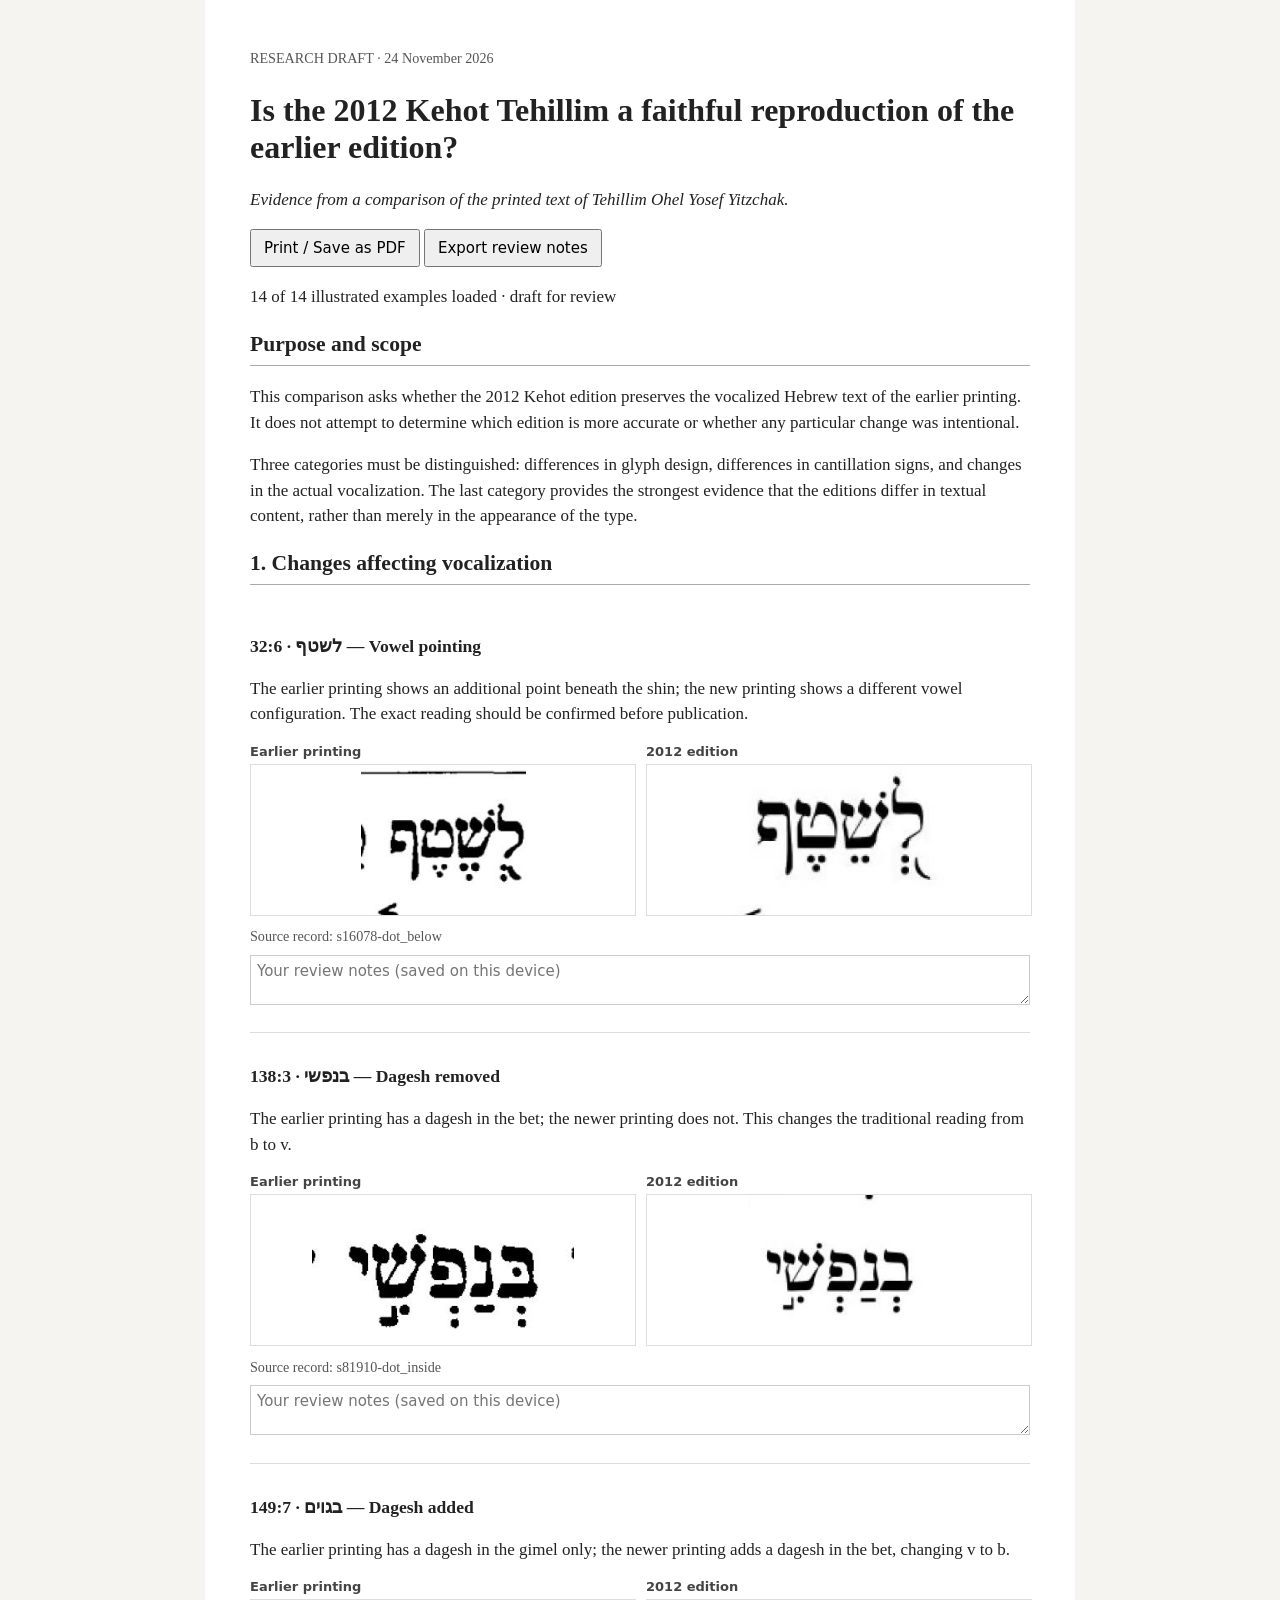
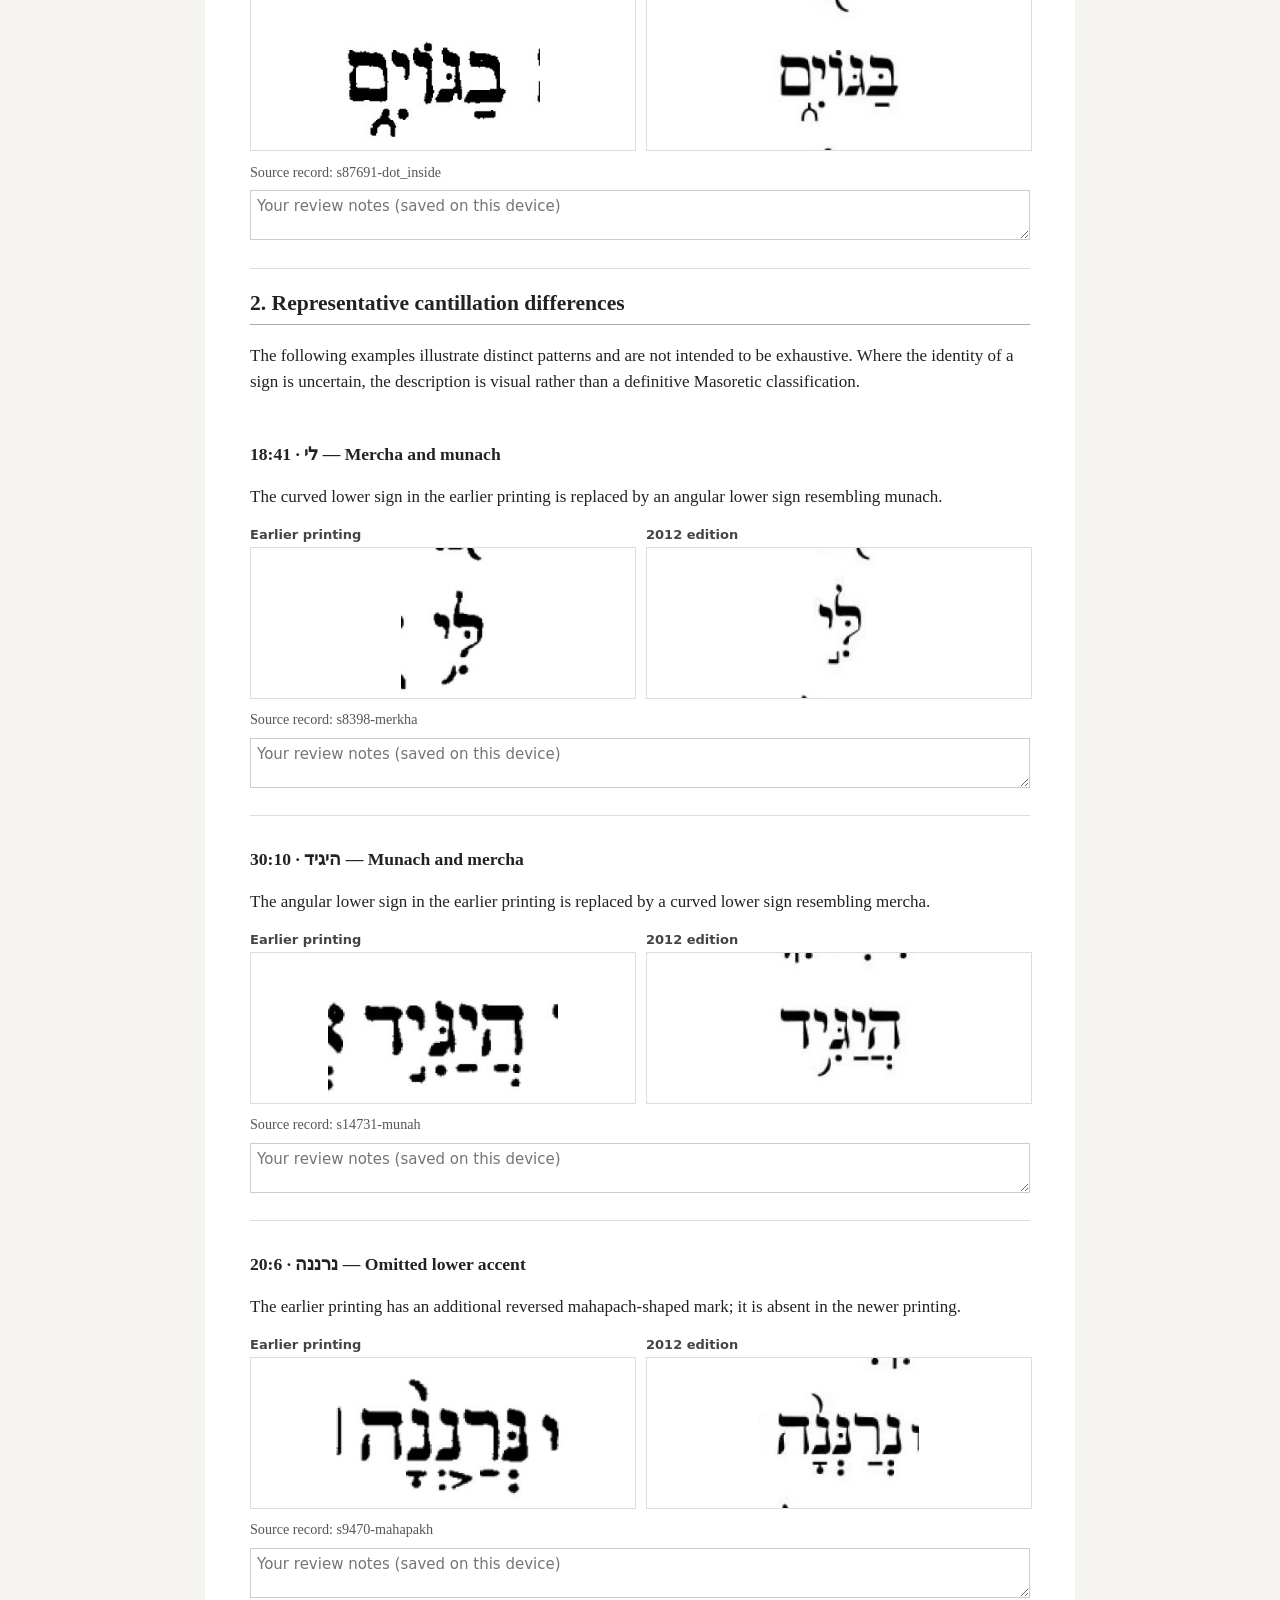
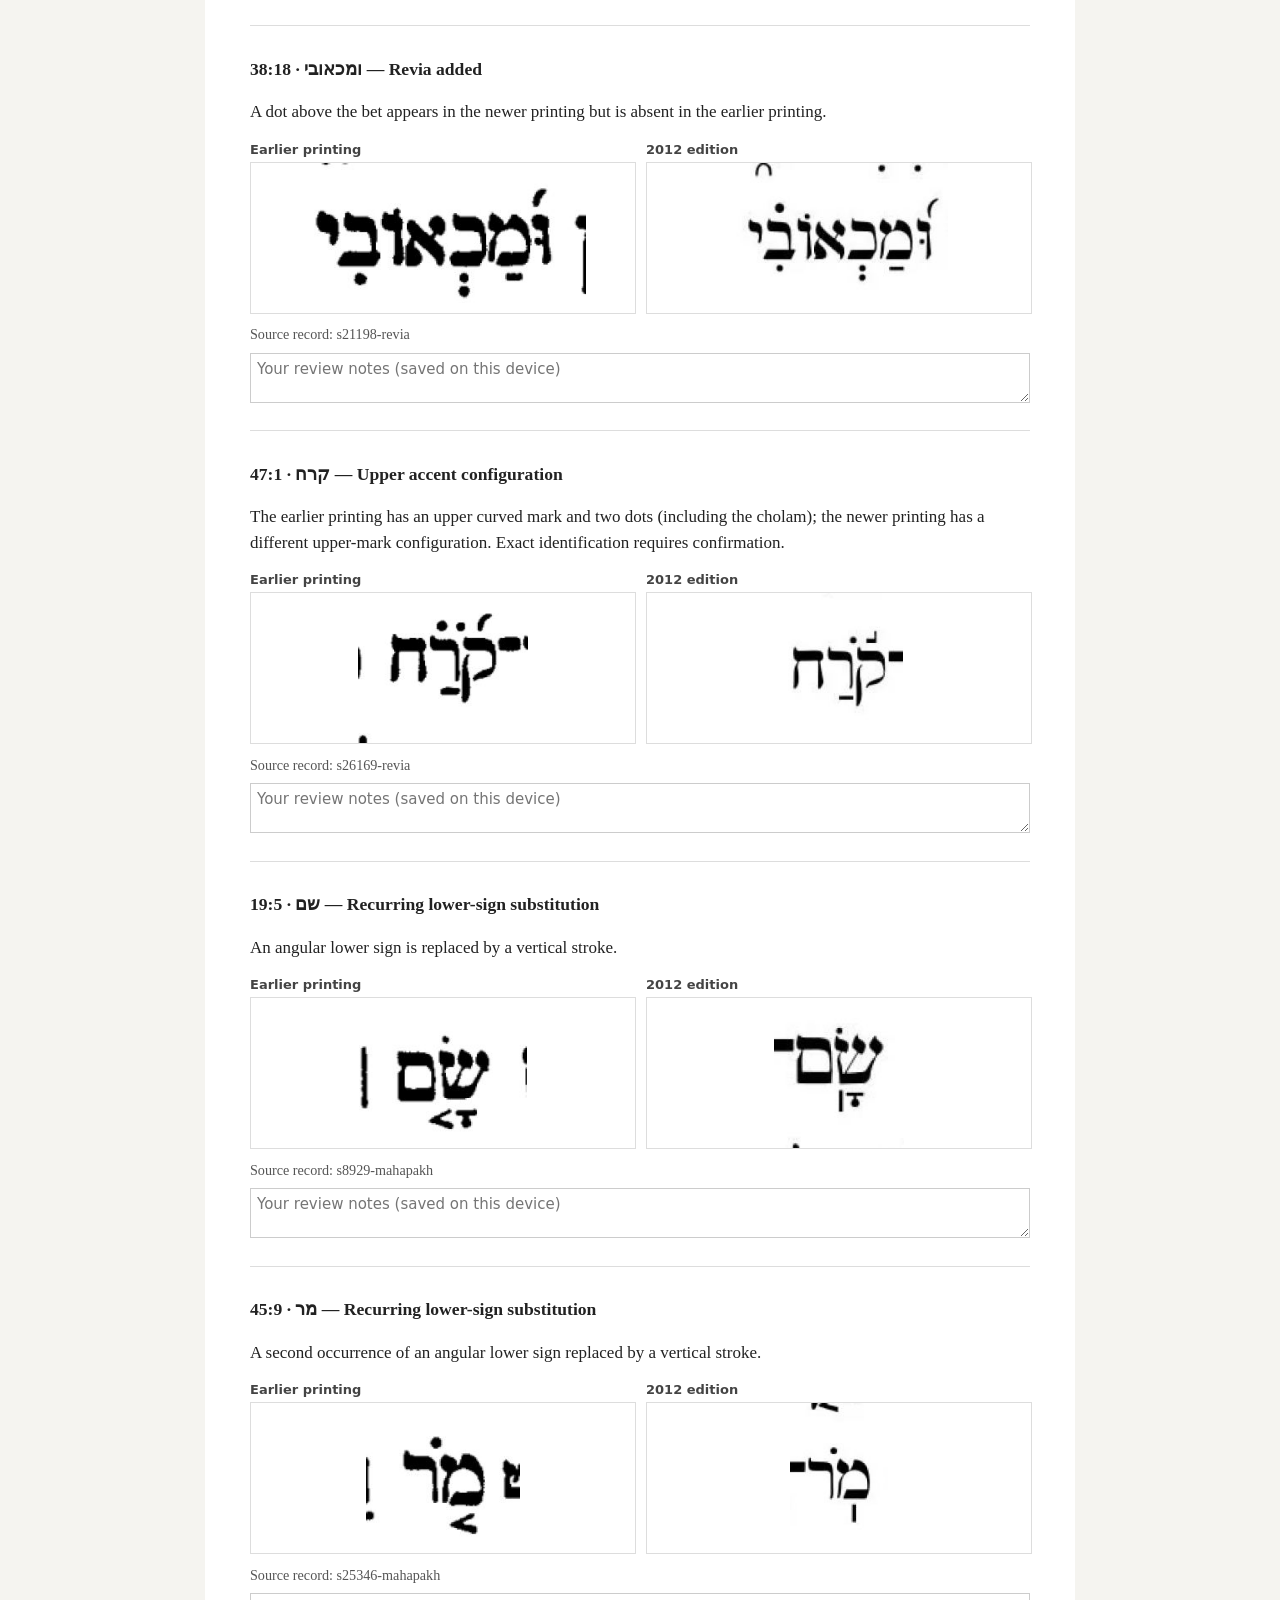
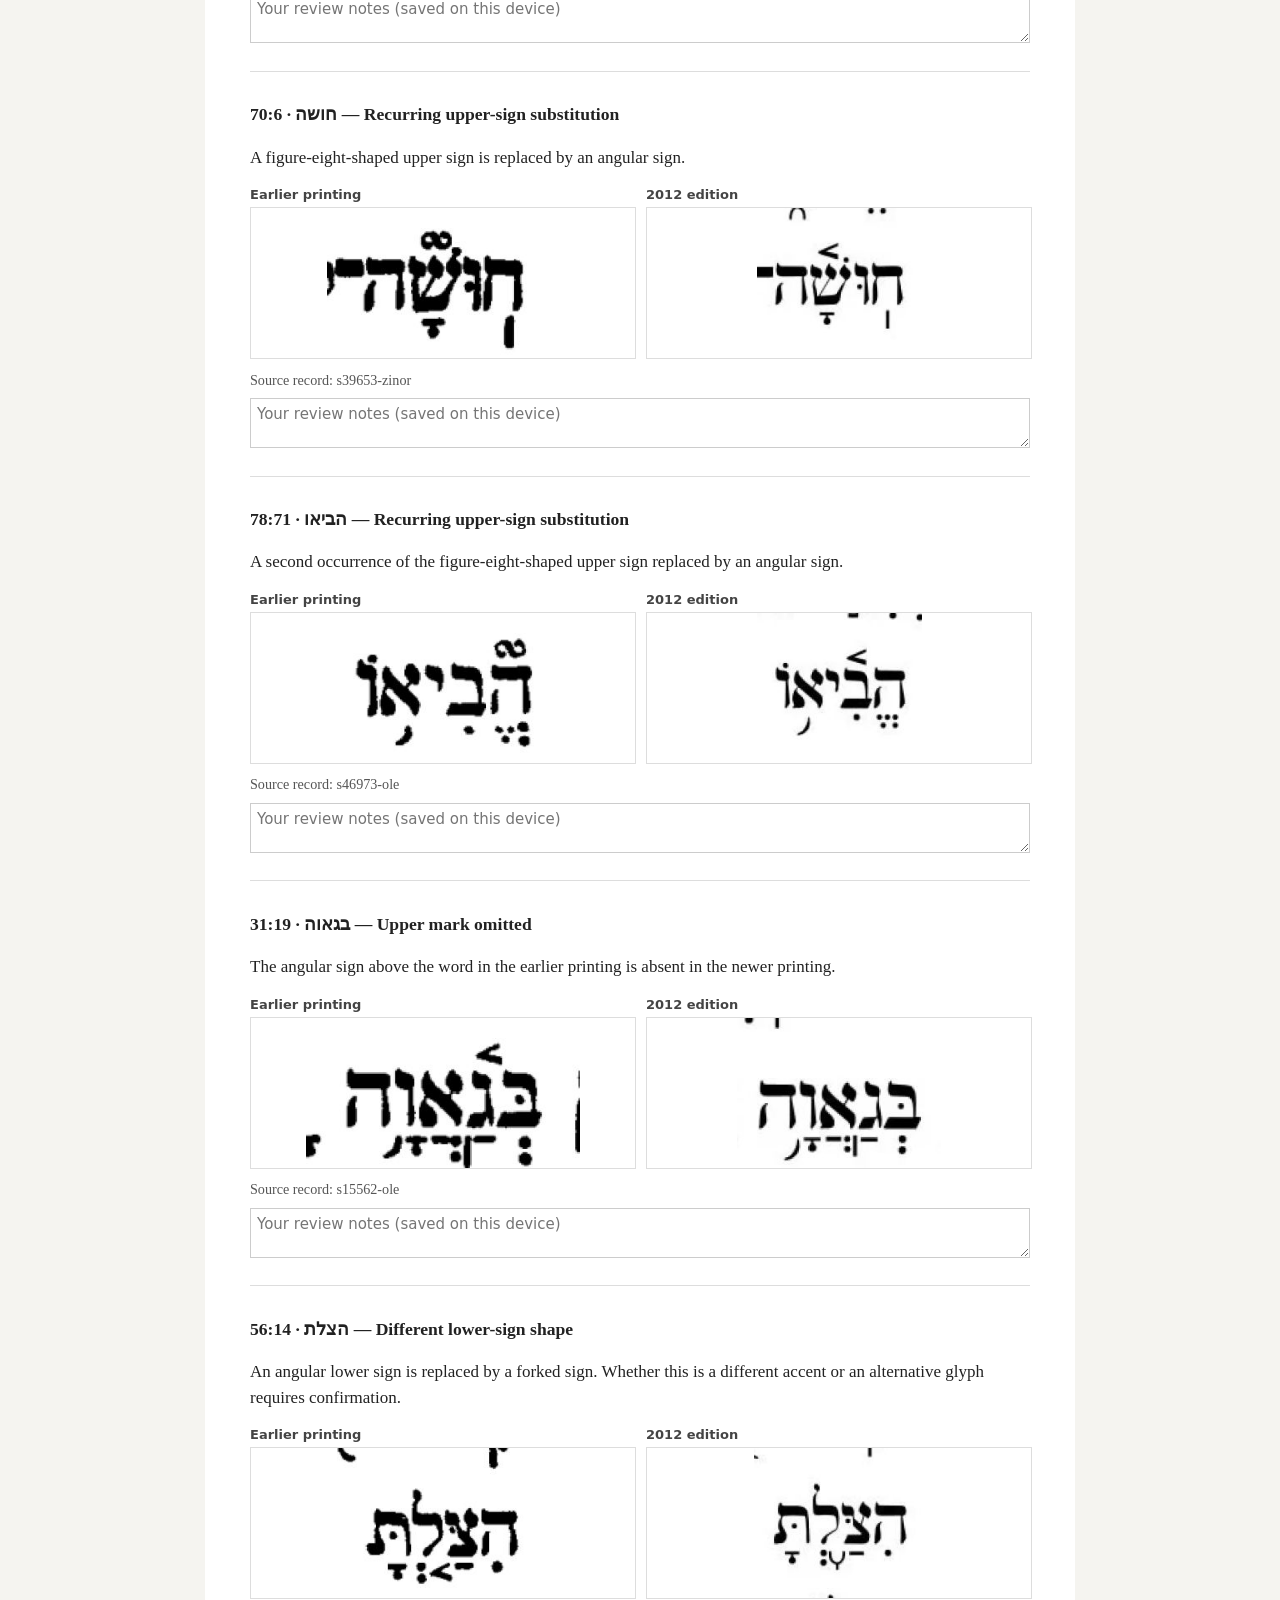
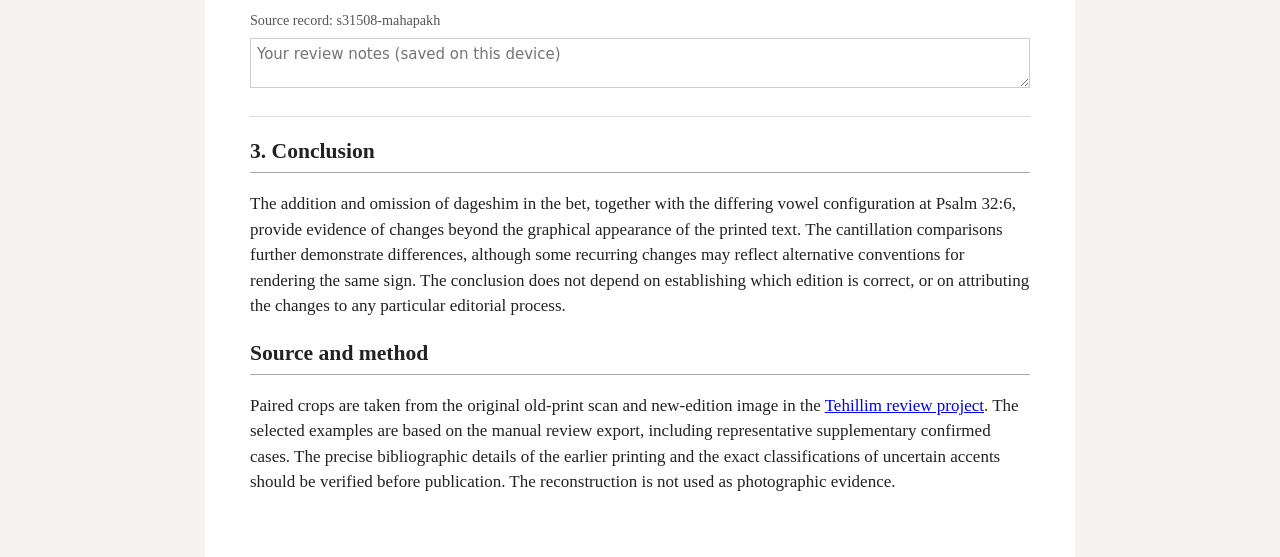
==== edition-comparison-research.html @ af19bbd3 "Fix research article loading: use dedicated photo bundles and tolerate individual fetch failures" ====
<!DOCTYPE html><html lang="en"><head><meta charset="utf-8"><meta name="viewport" content="width=device-width,initial-scale=1"><title>Tehillim Ohel Yosef Yitzchak — comparison research draft</title><style>body{font:17px/1.5 Georgia,serif;color:#222;background:#f5f4f0;margin:0}main{max-width:780px;margin:auto;background:white;padding:clamp(16px,4vw,45px)}h1{font-size:2rem;line-height:1.15}h2{font-size:1.35rem;border-bottom:1px solid #aaa;padding-bottom:5px}h3{font-size:1.1rem;margin-bottom:4px}article{break-inside:avoid;border-bottom:1px solid #ddd;padding:12px 0 20px}.pair{display:grid;grid-template-columns:1fr 1fr;gap:12px}figure{margin:0;min-width:0}figcaption{font:600 13px system-ui;color:#444;margin-bottom:5px}img{width:100%;height:auto;max-height:150px;object-fit:contain;border:1px solid #ddd;cursor:zoom-in}small{color:#555}button{font:15px system-ui;padding:8px 12px}textarea{box-sizing:border-box;width:100%;font:15px system-ui;margin-top:6px;border:1px solid #ccc;padding:6px}dialog{width:90vw;max-width:900px}dialog img{max-height:none} @media print{body{background:white}main{padding:0}button,textarea,#status,dialog{display:none}article{break-inside:avoid}h2{break-after:avoid}}</style></head><body><main><small>RESEARCH DRAFT · 24 November 2026</small><h1>Is the 2012 Kehot Tehillim a faithful reproduction of the earlier edition?</h1><p><i>Evidence from a comparison of the printed text of Tehillim Ohel Yosef Yitzchak.</i></p><button onclick="print()">Print / Save as PDF</button> <button id="export">Export review notes</button><p id="status">Loading original photographs…</p><h2>Purpose and scope</h2><p>This comparison asks whether the 2012 Kehot edition preserves the vocalized Hebrew text of the earlier printing. It does not attempt to determine which edition is more accurate or whether any particular change was intentional.</p><p>Three categories must be distinguished: differences in glyph design, differences in cantillation signs, and changes in the actual vocalization. The last category provides the strongest evidence that the editions differ in textual content, rather than merely in the appearance of the type.</p><h2>1. Changes affecting vocalization</h2><div id="primary"></div><h2>2. Representative cantillation differences</h2><p>The following examples illustrate distinct patterns and are not intended to be exhaustive. Where the identity of a sign is uncertain, the description is visual rather than a definitive Masoretic classification.</p><div id="secondary"></div><h2>3. Conclusion</h2><p>The addition and omission of dageshim in the bet, together with the differing vowel configuration at Psalm 32:6, provide evidence of changes beyond the graphical appearance of the printed text. The cantillation comparisons further demonstrate differences, although some recurring changes may reflect alternative conventions for rendering the same sign. The conclusion does not depend on establishing which edition is correct, or on attributing the changes to any particular editorial process.</p><h2>Source and method</h2><p>Paired crops are taken from the original old-print scan and new-edition image in the <a href="https://menachemshapiro.github.io/-tehillim-review/">Tehillim review project</a>. The selected examples are based on the manual review export, including representative supplementary confirmed cases. The precise bibliographic details of the earlier printing and the exact classifications of uncertain accents should be verified before publication. The reconstruction is not used as photographic evidence.</p></main><dialog id="zoom"><button onclick="this.parentElement.close()">Close</button><img id="big"></dialog><script>const examples=[["s16078-dot_below","32:6","לשטף","Vowel pointing","The earlier printing shows an additional point beneath the shin; the new printing shows a different vowel configuration. The exact reading should be confirmed before publication."],["s81910-dot_inside","138:3","בנפשי","Dagesh removed","The earlier printing has a dagesh in the bet; the newer printing does not. This changes the traditional reading from b to v."],["s87691-dot_inside","149:7","בגוים","Dagesh added","The earlier printing has a dagesh in the gimel only; the newer printing adds a dagesh in the bet, changing v to b."],["s8398-merkha","18:41","לי","Mercha and munach","The curved lower sign in the earlier printing is replaced by an angular lower sign resembling munach."],["s14731-munah","30:10","היגיד","Munach and mercha","The angular lower sign in the earlier printing is replaced by a curved lower sign resembling mercha."],["s9470-mahapakh","20:6","נרננה","Omitted lower accent","The earlier printing has an additional reversed mahapach-shaped mark; it is absent in the newer printing."],["s21198-revia","38:18","ומכאובי","Revia added","A dot above the bet appears in the newer printing but is absent in the earlier printing."],["s26169-revia","47:1","קרח","Upper accent configuration","The earlier printing has an upper curved mark and two dots (including the cholam); the newer printing has a different upper-mark configuration. Exact identification requires confirmation."],["s8929-mahapakh","19:5","שם","Recurring lower-sign substitution","An angular lower sign is replaced by a vertical stroke."],["s25346-mahapakh","45:9","מר","Recurring lower-sign substitution","A second occurrence of an angular lower sign replaced by a vertical stroke."],["s39653-zinor","70:6","חושה","Recurring upper-sign substitution","A figure-eight-shaped upper sign is replaced by an angular sign."],["s46973-ole","78:71","הביאו","Recurring upper-sign substitution","A second occurrence of the figure-eight-shaped upper sign replaced by an angular sign."],["s15562-ole","31:19","בגאוה","Upper mark omitted","The angular sign above the word in the earlier printing is absent in the newer printing."],["s31508-mahapakh","56:14","הצלת","Different lower-sign shape","An angular lower sign is replaced by a forked sign. Whether this is a different accent or an alternative glyph requires confirmation."]];const $=x=>document.getElementById(x);const notes=JSON.parse(localStorage.getItem('tehillim-research-notes-v1')||'{}');const get=async p=>{const r=await fetch(p);if(!r.ok)throw Error(p);return r.json()};const E=s=>String(s??'').replace(/[&<>"']/g,c=>({'&':'&amp;','<':'&lt;','>':'&gt;','"':'&quot;',"'":'&#39;'}[c]));(async()=>{try{let map=new Map();let files=['research-photos-early.json','research-photos-middle.json','research-photos-late.json'];let results=await Promise.allSettled(files.map(async p=>{for(let i=0;i<3;i++){try{return await get(p+'?v=2&attempt='+i)}catch(e){if(i===2)throw e;await new Promise(resolve=>setTimeout(resolve,500*(i+1)))}}}));for(const result of results){if(result.status==='fulfilled')for(const [id,x] of Object.entries(result.value))map.set(id,x)}examples.forEach(([id,ref,word,title,desc],i)=>{let x=map.get(id),a=document.createElement('article');a.innerHTML='<h3>'+E(ref)+' · <span lang="he" dir="rtl">'+E(word)+'</span> — '+E(title)+'</h3><p>'+E(desc)+'</p><div class="pair">'+[['scan','Earlier printing'],['ned','2012 edition']].map(([k,l])=>'<figure><figcaption>'+l+'</figcaption>'+(x?.[k]?'<img src="'+E(x[k])+'" alt="'+l+' '+ref+'">':'Image unavailable')+'</figure>').join('')+'</div><small>Source record: '+E(id)+'</small><textarea data-id="'+E(id)+'" placeholder="Your review notes (saved on this device)">'+E(notes[id]||'')+'</textarea>';$(i<3?'primary':'secondary').append(a)});$('status').textContent=map.size+' of 14 illustrated examples loaded · draft for review'+(map.size<14?' — reload to retry missing photographs':'')}catch(e){$('status').textContent='Could not load photographs: '+e.message}})();document.addEventListener('input',e=>{if(e.target.matches('textarea')){notes[e.target.dataset.id]=e.target.value;localStorage.setItem('tehillim-research-notes-v1',JSON.stringify(notes))}});document.addEventListener('click',e=>{if(e.target.matches('figure img')){$('big').src=e.target.src;$('zoom').showModal()}});$('export').onclick=()=>{let a=document.createElement('a');a.href=URL.createObjectURL(new Blob([JSON.stringify(notes,null,2)],{type:'application/json'}));a.download='tehillim-research-notes.json';a.click()};</script></body></html>
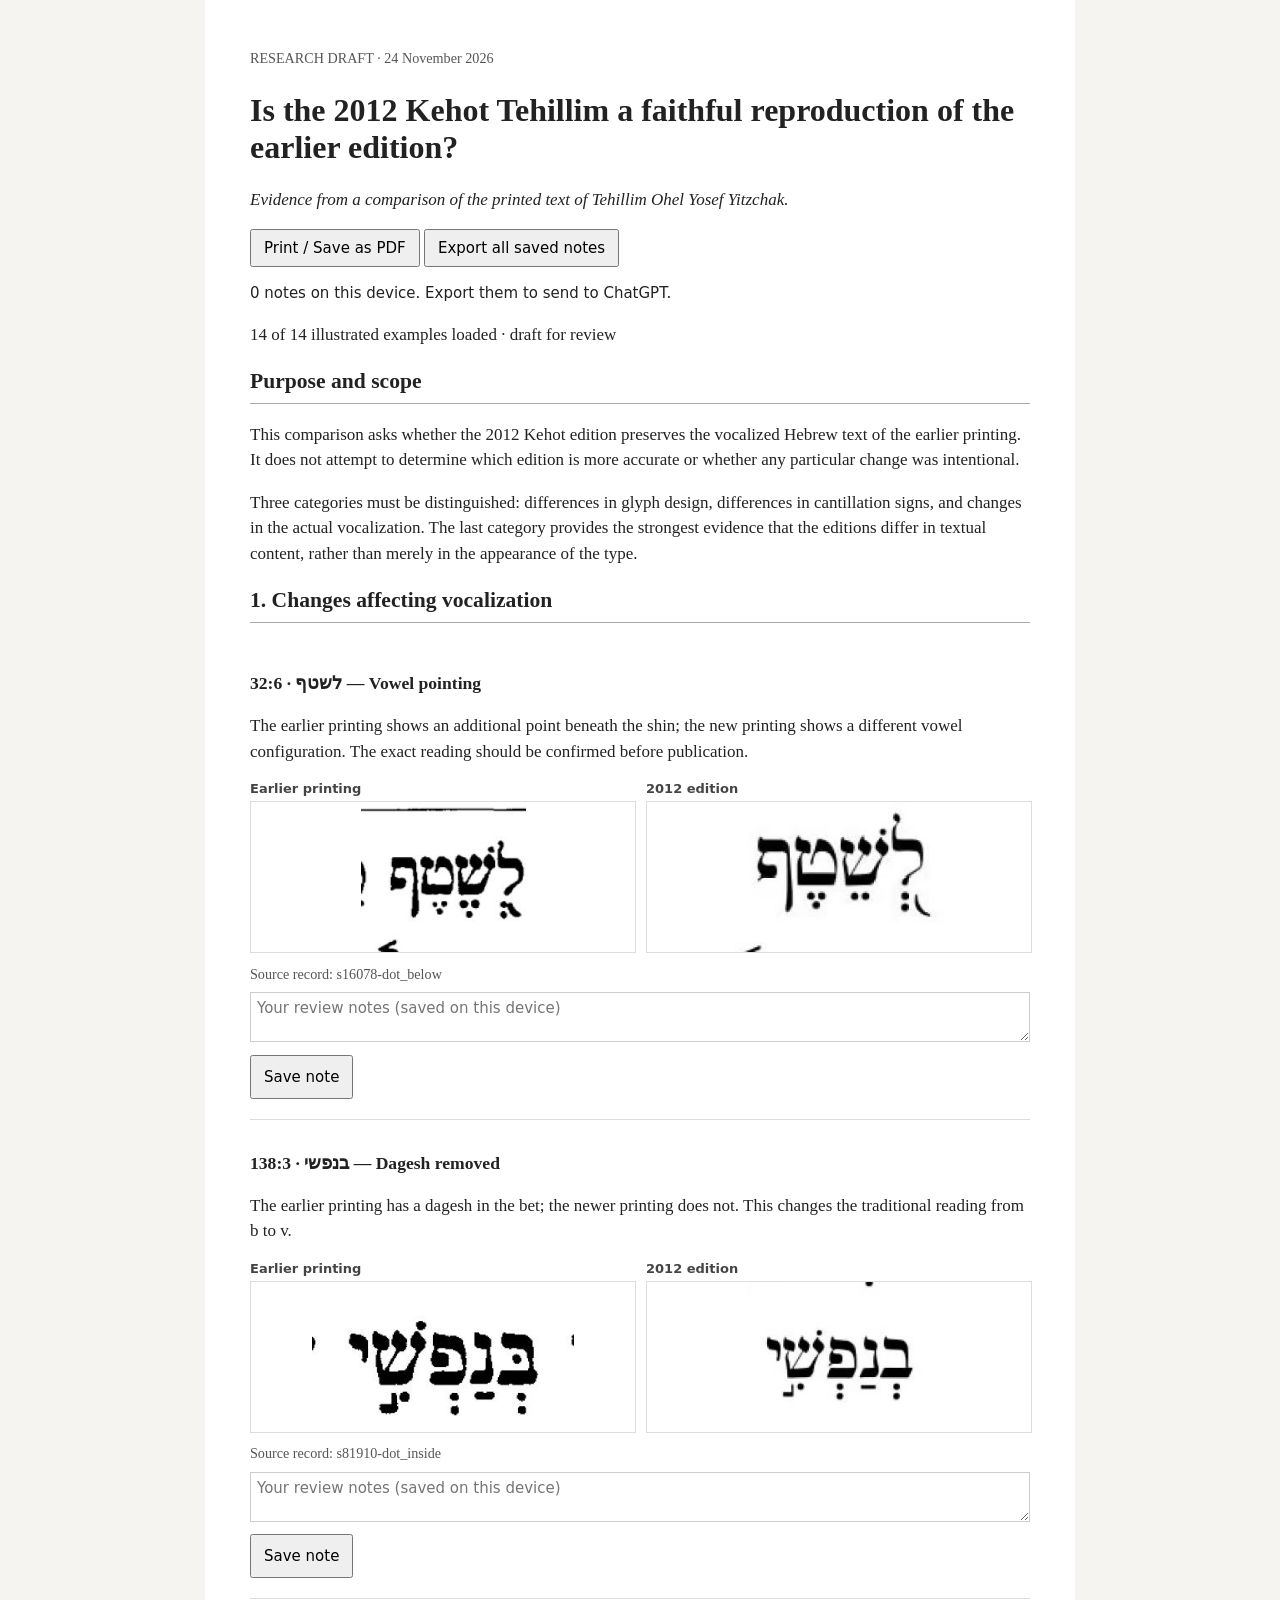
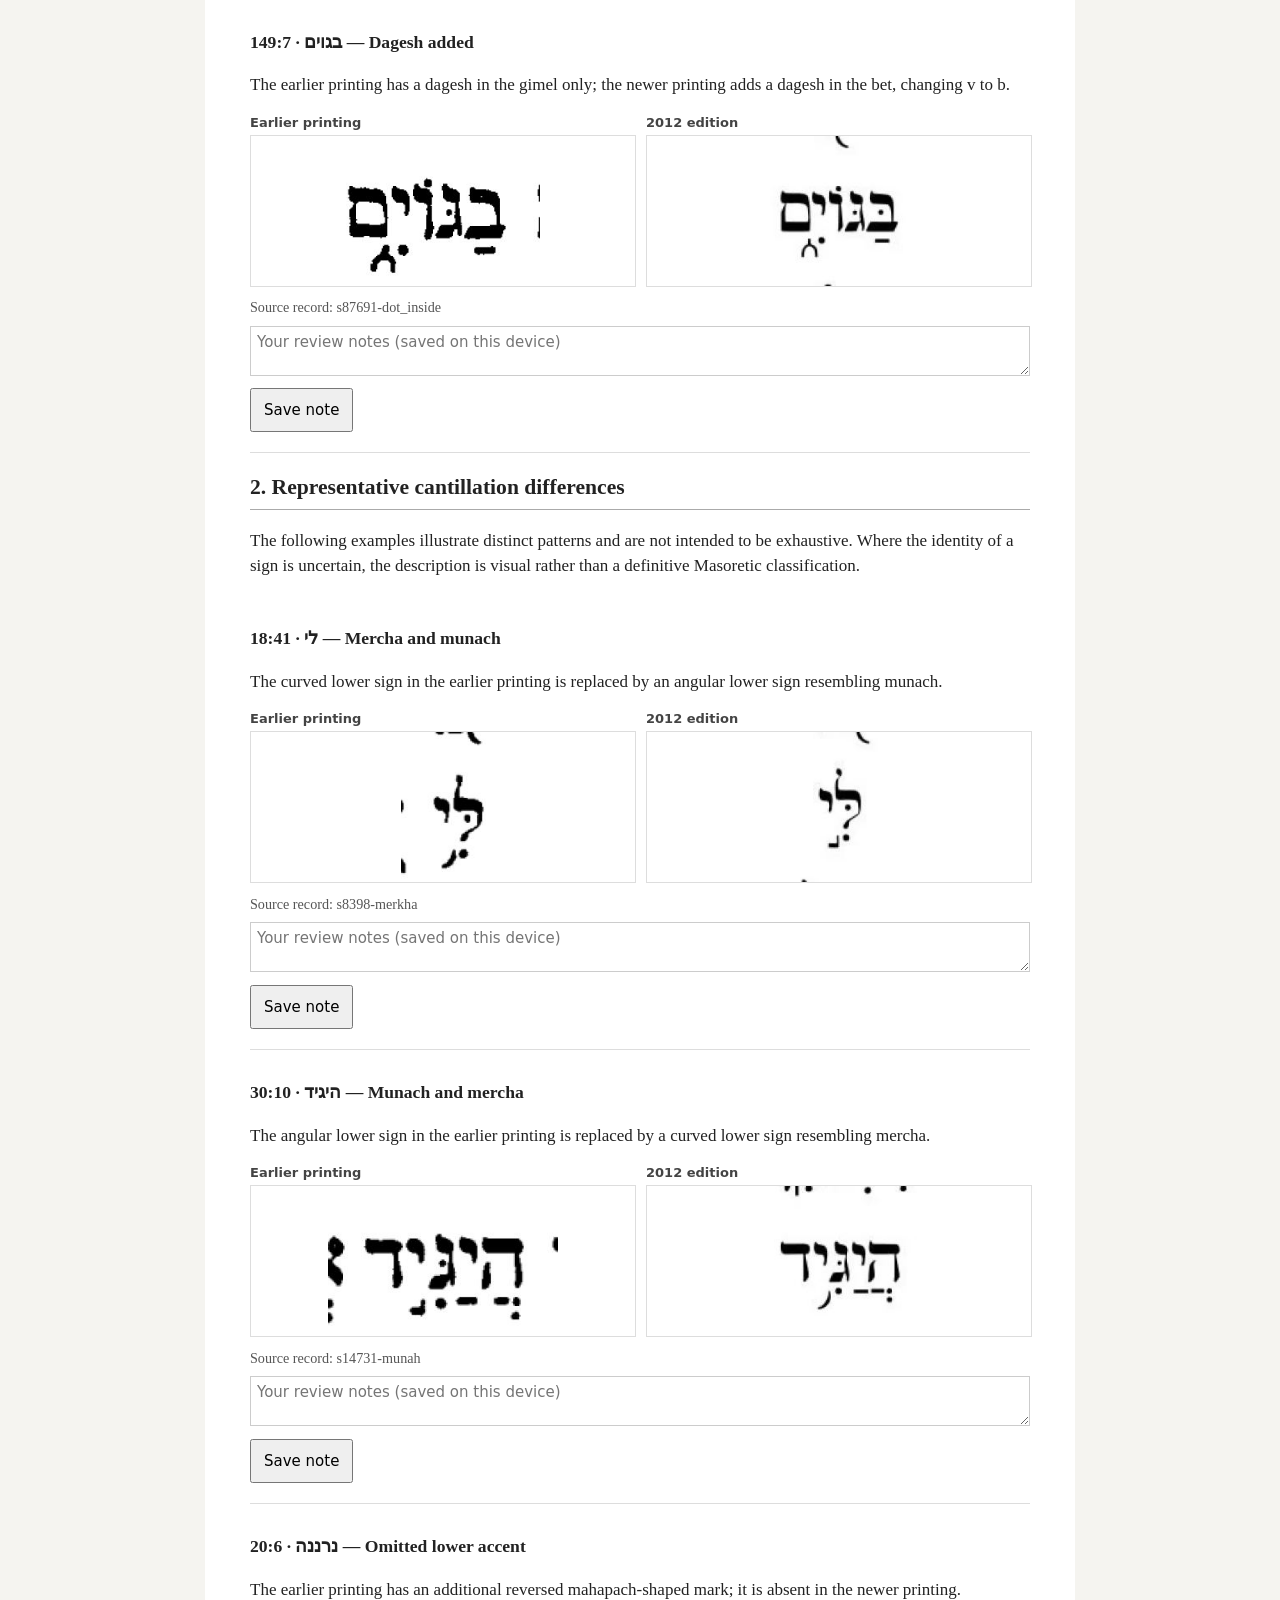
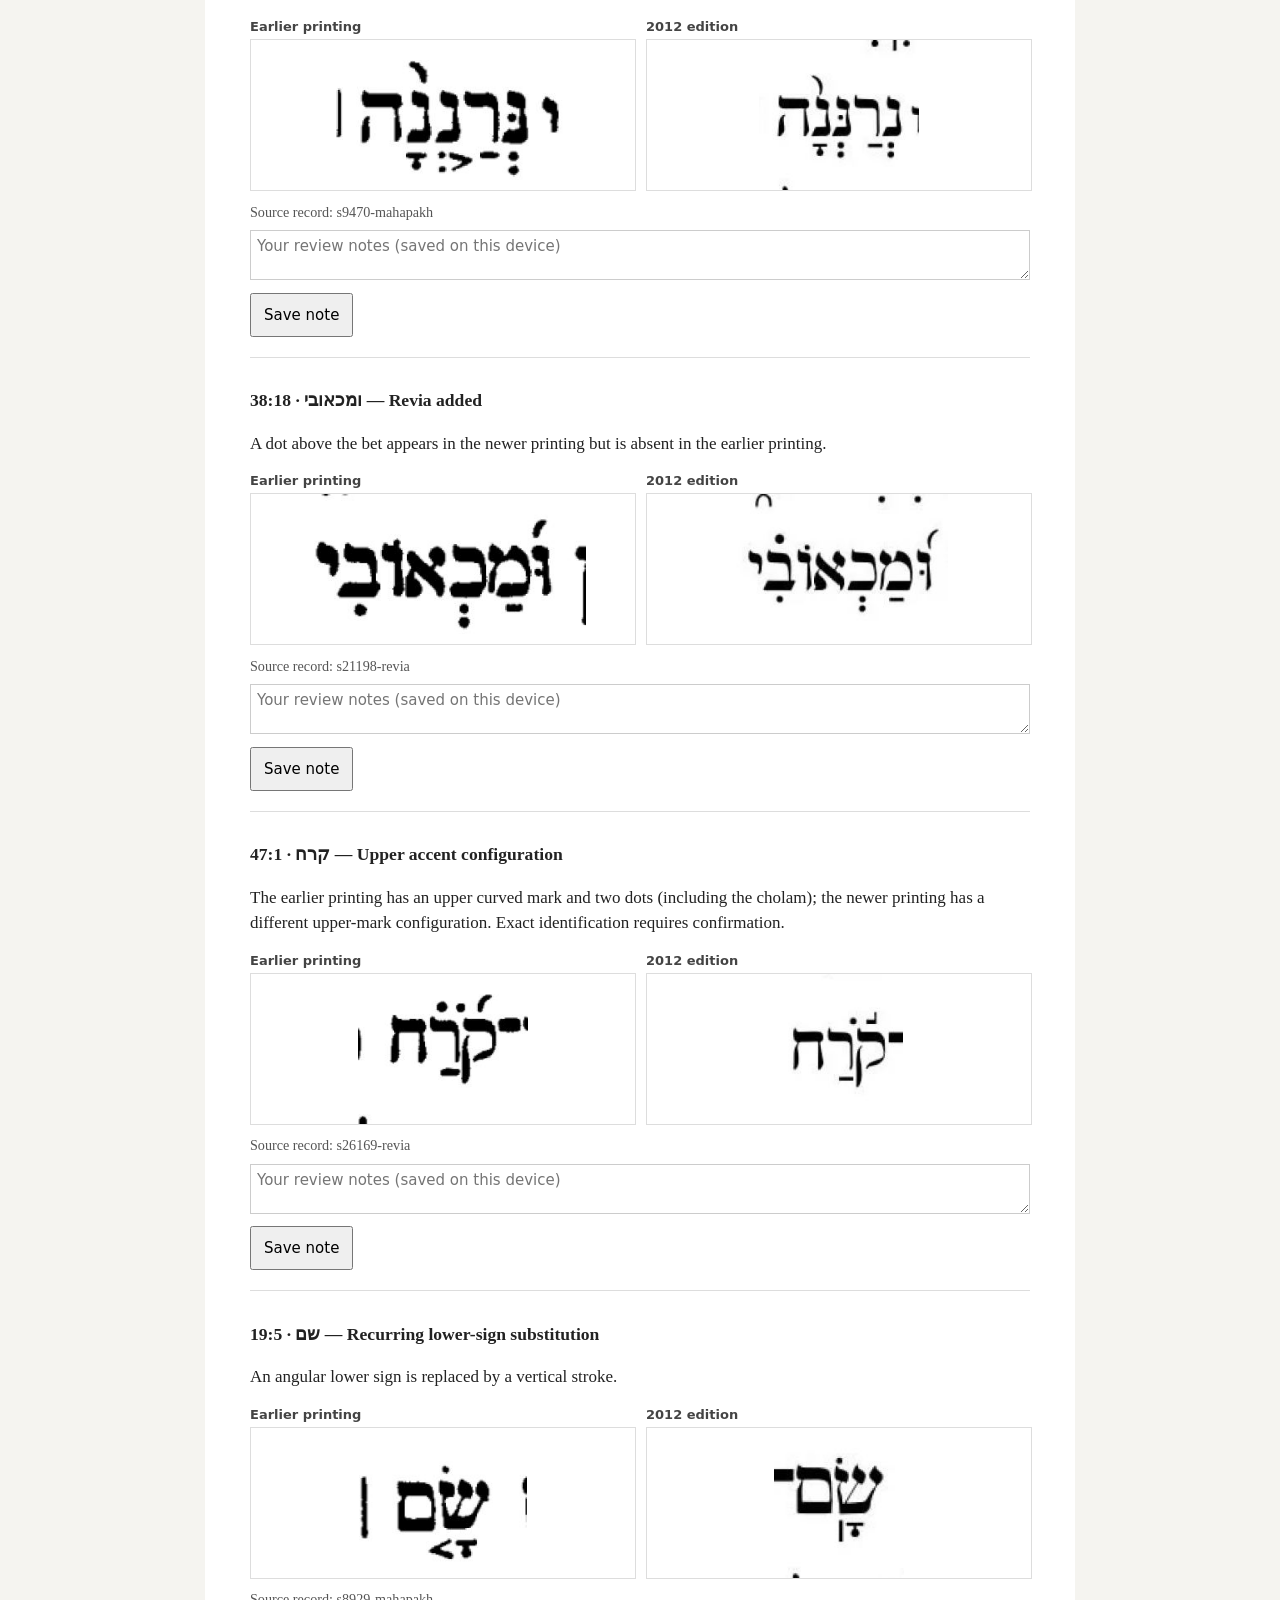
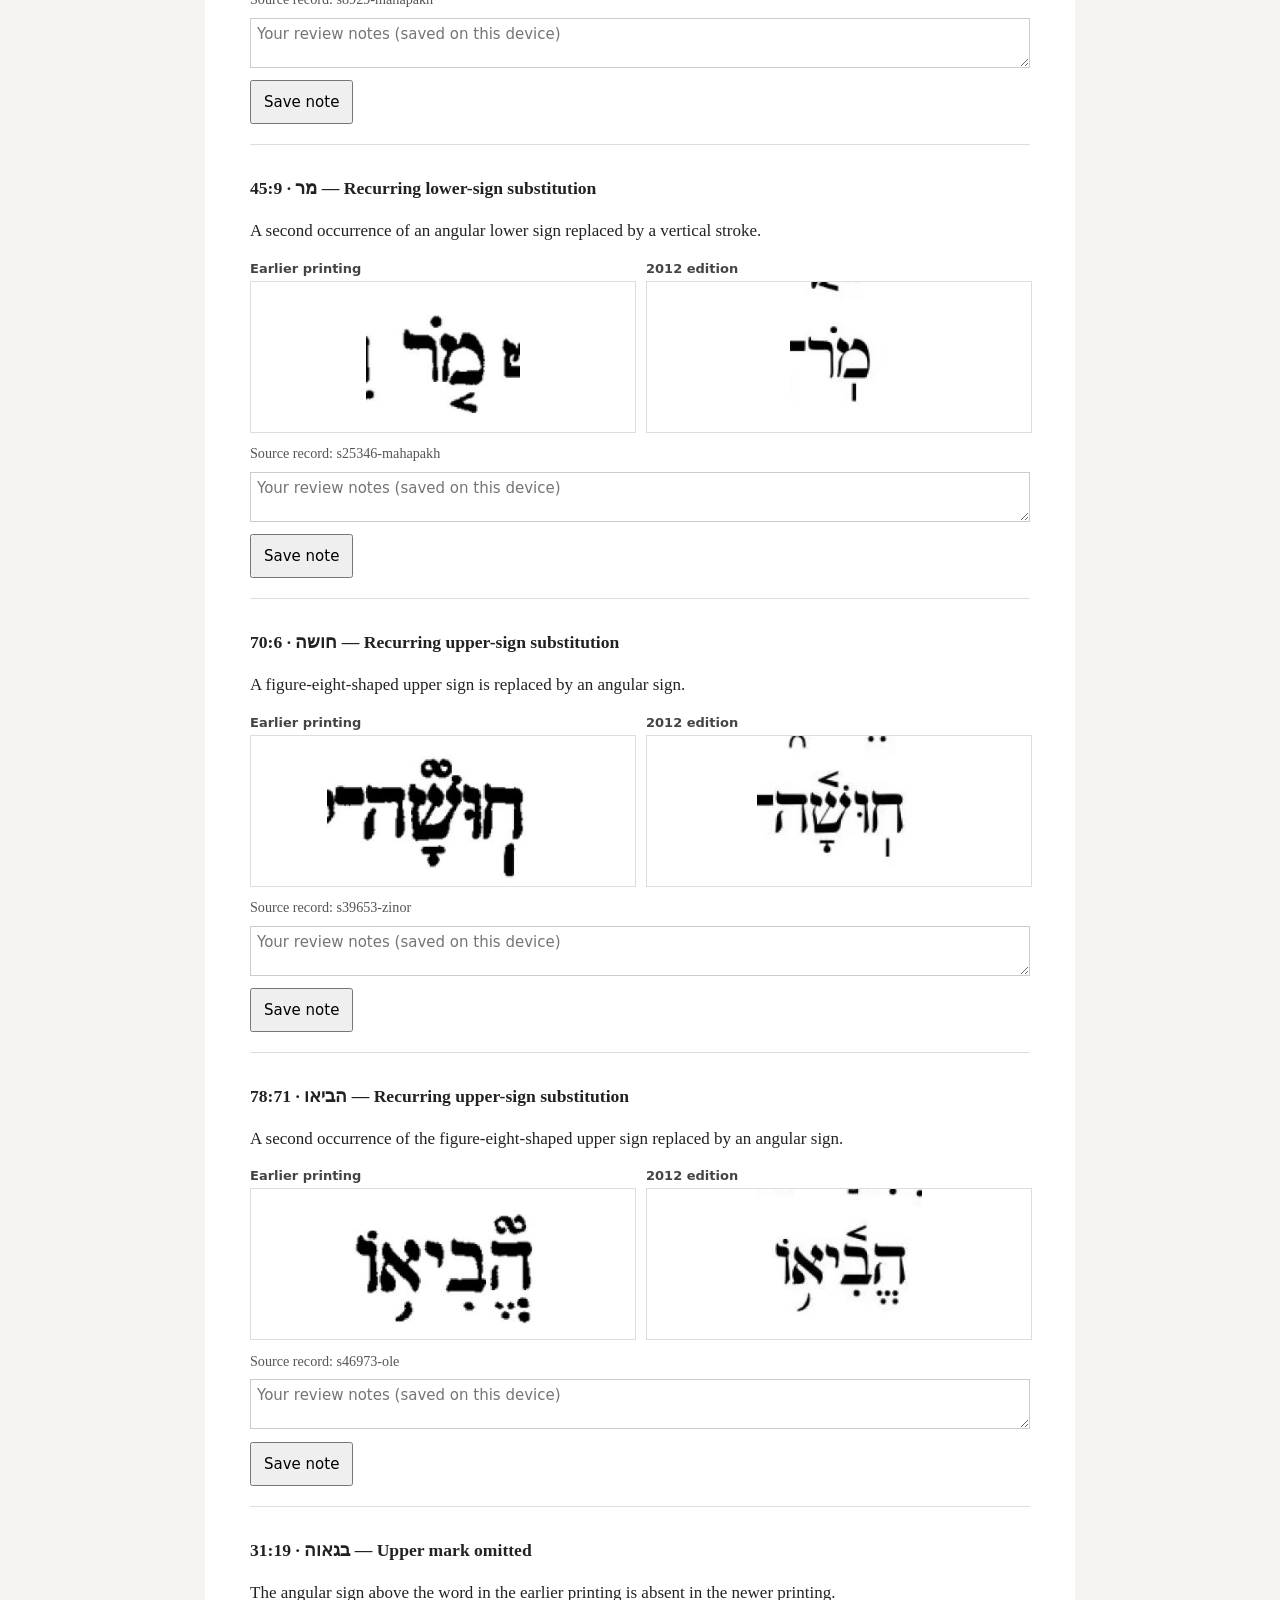
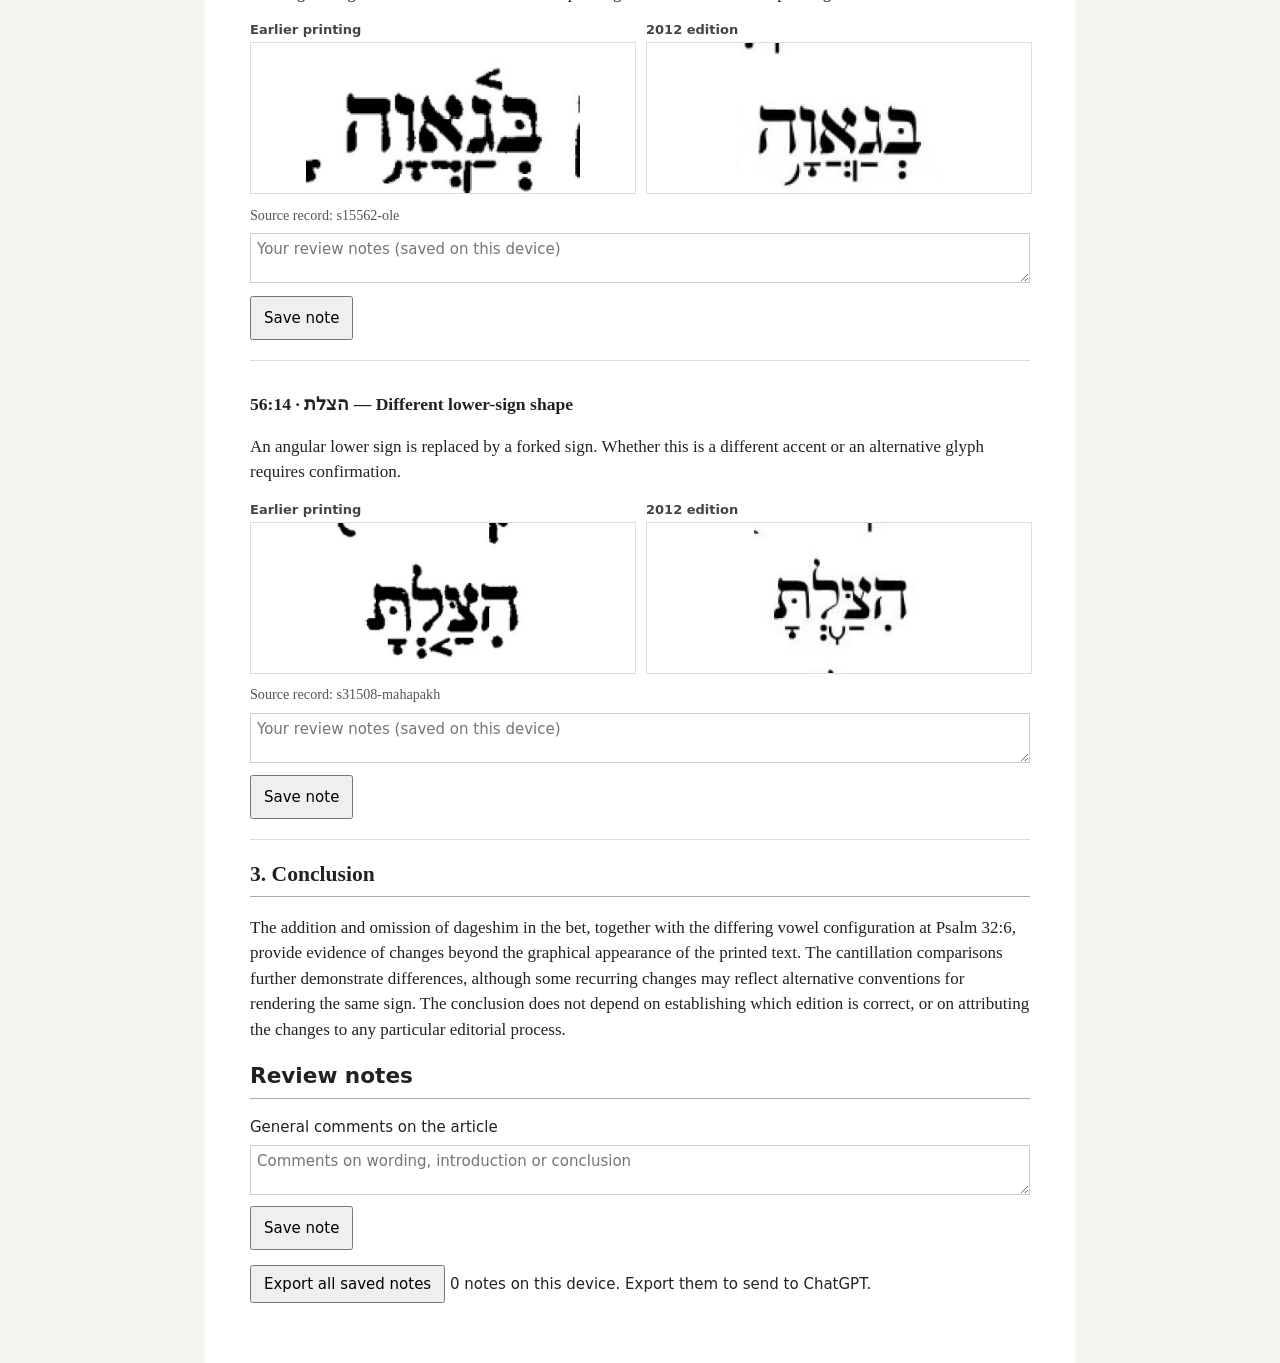
==== commit 3429dea3: "Add visible note saving, confirmations and general comments; remove attribution section" ====
--- a/edition-comparison-research.html
+++ b/edition-comparison-research.html
@@ -1 +1 @@
-<!DOCTYPE html><html lang="en"><head><meta charset="utf-8"><meta name="viewport" content="width=device-width,initial-scale=1"><title>Tehillim Ohel Yosef Yitzchak — comparison research draft</title><style>body{font:17px/1.5 Georgia,serif;color:#222;background:#f5f4f0;margin:0}main{max-width:780px;margin:auto;background:white;padding:clamp(16px,4vw,45px)}h1{font-size:2rem;line-height:1.15}h2{font-size:1.35rem;border-bottom:1px solid #aaa;padding-bottom:5px}h3{font-size:1.1rem;margin-bottom:4px}article{break-inside:avoid;border-bottom:1px solid #ddd;padding:12px 0 20px}.pair{display:grid;grid-template-columns:1fr 1fr;gap:12px}figure{margin:0;min-width:0}figcaption{font:600 13px system-ui;color:#444;margin-bottom:5px}img{width:100%;height:auto;max-height:150px;object-fit:contain;border:1px solid #ddd;cursor:zoom-in}small{color:#555}button{font:15px system-ui;padding:8px 12px}textarea{box-sizing:border-box;width:100%;font:15px system-ui;margin-top:6px;border:1px solid #ccc;padding:6px}dialog{width:90vw;max-width:900px}dialog img{max-height:none} @media print{body{background:white}main{padding:0}button,textarea,#status,dialog{display:none}article{break-inside:avoid}h2{break-after:avoid}}</style></head><body><main><small>RESEARCH DRAFT · 24 November 2026</small><h1>Is the 2012 Kehot Tehillim a faithful reproduction of the earlier edition?</h1><p><i>Evidence from a comparison of the printed text of Tehillim Ohel Yosef Yitzchak.</i></p><button onclick="print()">Print / Save as PDF</button> <button id="export">Export review notes</button><p id="status">Loading original photographs…</p><h2>Purpose and scope</h2><p>This comparison asks whether the 2012 Kehot edition preserves the vocalized Hebrew text of the earlier printing. It does not attempt to determine which edition is more accurate or whether any particular change was intentional.</p><p>Three categories must be distinguished: differences in glyph design, differences in cantillation signs, and changes in the actual vocalization. The last category provides the strongest evidence that the editions differ in textual content, rather than merely in the appearance of the type.</p><h2>1. Changes affecting vocalization</h2><div id="primary"></div><h2>2. Representative cantillation differences</h2><p>The following examples illustrate distinct patterns and are not intended to be exhaustive. Where the identity of a sign is uncertain, the description is visual rather than a definitive Masoretic classification.</p><div id="secondary"></div><h2>3. Conclusion</h2><p>The addition and omission of dageshim in the bet, together with the differing vowel configuration at Psalm 32:6, provide evidence of changes beyond the graphical appearance of the printed text. The cantillation comparisons further demonstrate differences, although some recurring changes may reflect alternative conventions for rendering the same sign. The conclusion does not depend on establishing which edition is correct, or on attributing the changes to any particular editorial process.</p><h2>Source and method</h2><p>Paired crops are taken from the original old-print scan and new-edition image in the <a href="https://menachemshapiro.github.io/-tehillim-review/">Tehillim review project</a>. The selected examples are based on the manual review export, including representative supplementary confirmed cases. The precise bibliographic details of the earlier printing and the exact classifications of uncertain accents should be verified before publication. The reconstruction is not used as photographic evidence.</p></main><dialog id="zoom"><button onclick="this.parentElement.close()">Close</button><img id="big"></dialog><script>const examples=[["s16078-dot_below","32:6","לשטף","Vowel pointing","The earlier printing shows an additional point beneath the shin; the new printing shows a different vowel configuration. The exact reading should be confirmed before publication."],["s81910-dot_inside","138:3","בנפשי","Dagesh removed","The earlier printing has a dagesh in the bet; the newer printing does not. This changes the traditional reading from b to v."],["s87691-dot_inside","149:7","בגוים","Dagesh added","The earlier printing has a dagesh in the gimel only; the newer printing adds a dagesh in the bet, changing v to b."],["s8398-merkha","18:41","לי","Mercha and munach","The curved lower sign in the earlier printing is replaced by an angular lower sign resembling munach."],["s14731-munah","30:10","היגיד","Munach and mercha","The angular lower sign in the earlier printing is replaced by a curved lower sign resembling mercha."],["s9470-mahapakh","20:6","נרננה","Omitted lower accent","The earlier printing has an additional reversed mahapach-shaped mark; it is absent in the newer printing."],["s21198-revia","38:18","ומכאובי","Revia added","A dot above the bet appears in the newer printing but is absent in the earlier printing."],["s26169-revia","47:1","קרח","Upper accent configuration","The earlier printing has an upper curved mark and two dots (including the cholam); the newer printing has a different upper-mark configuration. Exact identification requires confirmation."],["s8929-mahapakh","19:5","שם","Recurring lower-sign substitution","An angular lower sign is replaced by a vertical stroke."],["s25346-mahapakh","45:9","מר","Recurring lower-sign substitution","A second occurrence of an angular lower sign replaced by a vertical stroke."],["s39653-zinor","70:6","חושה","Recurring upper-sign substitution","A figure-eight-shaped upper sign is replaced by an angular sign."],["s46973-ole","78:71","הביאו","Recurring upper-sign substitution","A second occurrence of the figure-eight-shaped upper sign replaced by an angular sign."],["s15562-ole","31:19","בגאוה","Upper mark omitted","The angular sign above the word in the earlier printing is absent in the newer printing."],["s31508-mahapakh","56:14","הצלת","Different lower-sign shape","An angular lower sign is replaced by a forked sign. Whether this is a different accent or an alternative glyph requires confirmation."]];const $=x=>document.getElementById(x);const notes=JSON.parse(localStorage.getItem('tehillim-research-notes-v1')||'{}');const get=async p=>{const r=await fetch(p);if(!r.ok)throw Error(p);return r.json()};const E=s=>String(s??'').replace(/[&<>"']/g,c=>({'&':'&amp;','<':'&lt;','>':'&gt;','"':'&quot;',"'":'&#39;'}[c]));(async()=>{try{let map=new Map();let files=['research-photos-early.json','research-photos-middle.json','research-photos-late.json'];let results=await Promise.allSettled(files.map(async p=>{for(let i=0;i<3;i++){try{return await get(p+'?v=2&attempt='+i)}catch(e){if(i===2)throw e;await new Promise(resolve=>setTimeout(resolve,500*(i+1)))}}}));for(const result of results){if(result.status==='fulfilled')for(const [id,x] of Object.entries(result.value))map.set(id,x)}examples.forEach(([id,ref,word,title,desc],i)=>{let x=map.get(id),a=document.createElement('article');a.innerHTML='<h3>'+E(ref)+' · <span lang="he" dir="rtl">'+E(word)+'</span> — '+E(title)+'</h3><p>'+E(desc)+'</p><div class="pair">'+[['scan','Earlier printing'],['ned','2012 edition']].map(([k,l])=>'<figure><figcaption>'+l+'</figcaption>'+(x?.[k]?'<img src="'+E(x[k])+'" alt="'+l+' '+ref+'">':'Image unavailable')+'</figure>').join('')+'</div><small>Source record: '+E(id)+'</small><textarea data-id="'+E(id)+'" placeholder="Your review notes (saved on this device)">'+E(notes[id]||'')+'</textarea>';$(i<3?'primary':'secondary').append(a)});$('status').textContent=map.size+' of 14 illustrated examples loaded · draft for review'+(map.size<14?' — reload to retry missing photographs':'')}catch(e){$('status').textContent='Could not load photographs: '+e.message}})();document.addEventListener('input',e=>{if(e.target.matches('textarea')){notes[e.target.dataset.id]=e.target.value;localStorage.setItem('tehillim-research-notes-v1',JSON.stringify(notes))}});document.addEventListener('click',e=>{if(e.target.matches('figure img')){$('big').src=e.target.src;$('zoom').showModal()}});$('export').onclick=()=>{let a=document.createElement('a');a.href=URL.createObjectURL(new Blob([JSON.stringify(notes,null,2)],{type:'application/json'}));a.download='tehillim-research-notes.json';a.click()};</script></body></html>+<!DOCTYPE html><html lang="en"><head><meta charset="utf-8"><meta name="viewport" content="width=device-width,initial-scale=1"><title>Tehillim Ohel Yosef Yitzchak — comparison research draft</title><style>body{font:17px/1.5 Georgia,serif;color:#222;background:#f5f4f0;margin:0}main{max-width:780px;margin:auto;background:white;padding:clamp(16px,4vw,45px)}h1{font-size:2rem;line-height:1.15}h2{font-size:1.35rem;border-bottom:1px solid #aaa;padding-bottom:5px}h3{font-size:1.1rem;margin-bottom:4px}article{break-inside:avoid;border-bottom:1px solid #ddd;padding:12px 0 20px}.pair{display:grid;grid-template-columns:1fr 1fr;gap:12px}figure{margin:0;min-width:0}figcaption{font:600 13px system-ui;color:#444;margin-bottom:5px}img{width:100%;height:auto;max-height:150px;object-fit:contain;border:1px solid #ddd;cursor:zoom-in}small{color:#555}button{font:15px system-ui;padding:8px 12px}textarea{box-sizing:border-box;width:100%;font:15px system-ui;margin-top:6px;border:1px solid #ccc;padding:6px}dialog{width:90vw;max-width:900px}dialog img{max-height:none}.note-actions{display:flex;align-items:center;gap:10px;margin-top:5px;font:14px system-ui}.save-status{color:#346340}.note-actions button{min-height:44px}.review-controls{font:15px/1.5 system-ui} @media print{.review-controls,.note-actions,.source-record{display:none}body{background:white}main{padding:0}button,textarea,#status,dialog{display:none}article{break-inside:avoid}h2{break-after:avoid}}</style></head><body><main><small>RESEARCH DRAFT · 24 November 2026</small><h1>Is the 2012 Kehot Tehillim a faithful reproduction of the earlier edition?</h1><p><i>Evidence from a comparison of the printed text of Tehillim Ohel Yosef Yitzchak.</i></p><button onclick="print()">Print / Save as PDF</button> <button id="export">Export all saved notes</button><p class="review-controls" id="note-count"></p><p id="status">Loading original photographs…</p><h2>Purpose and scope</h2><p>This comparison asks whether the 2012 Kehot edition preserves the vocalized Hebrew text of the earlier printing. It does not attempt to determine which edition is more accurate or whether any particular change was intentional.</p><p>Three categories must be distinguished: differences in glyph design, differences in cantillation signs, and changes in the actual vocalization. The last category provides the strongest evidence that the editions differ in textual content, rather than merely in the appearance of the type.</p><h2>1. Changes affecting vocalization</h2><div id="primary"></div><h2>2. Representative cantillation differences</h2><p>The following examples illustrate distinct patterns and are not intended to be exhaustive. Where the identity of a sign is uncertain, the description is visual rather than a definitive Masoretic classification.</p><div id="secondary"></div><h2>3. Conclusion</h2><p>The addition and omission of dageshim in the bet, together with the differing vowel configuration at Psalm 32:6, provide evidence of changes beyond the graphical appearance of the printed text. The cantillation comparisons further demonstrate differences, although some recurring changes may reflect alternative conventions for rendering the same sign. The conclusion does not depend on establishing which edition is correct, or on attributing the changes to any particular editorial process.</p><section class="review-controls"><h2>Review notes</h2><label for="general-note">General comments on the article</label><textarea id="general-note" data-id="general" placeholder="Comments on wording, introduction or conclusion"></textarea><div class="note-actions"><button type="button" data-save="general">Save note</button><span class="save-status" aria-live="polite"></span></div><p><button id="export-bottom">Export all saved notes</button> <span id="note-count-bottom"></span></p></section></main><dialog id="zoom"><button onclick="this.parentElement.close()">Close</button><img id="big"></dialog><script>const examples=[["s16078-dot_below","32:6","לשטף","Vowel pointing","The earlier printing shows an additional point beneath the shin; the new printing shows a different vowel configuration. The exact reading should be confirmed before publication."],["s81910-dot_inside","138:3","בנפשי","Dagesh removed","The earlier printing has a dagesh in the bet; the newer printing does not. This changes the traditional reading from b to v."],["s87691-dot_inside","149:7","בגוים","Dagesh added","The earlier printing has a dagesh in the gimel only; the newer printing adds a dagesh in the bet, changing v to b."],["s8398-merkha","18:41","לי","Mercha and munach","The curved lower sign in the earlier printing is replaced by an angular lower sign resembling munach."],["s14731-munah","30:10","היגיד","Munach and mercha","The angular lower sign in the earlier printing is replaced by a curved lower sign resembling mercha."],["s9470-mahapakh","20:6","נרננה","Omitted lower accent","The earlier printing has an additional reversed mahapach-shaped mark; it is absent in the newer printing."],["s21198-revia","38:18","ומכאובי","Revia added","A dot above the bet appears in the newer printing but is absent in the earlier printing."],["s26169-revia","47:1","קרח","Upper accent configuration","The earlier printing has an upper curved mark and two dots (including the cholam); the newer printing has a different upper-mark configuration. Exact identification requires confirmation."],["s8929-mahapakh","19:5","שם","Recurring lower-sign substitution","An angular lower sign is replaced by a vertical stroke."],["s25346-mahapakh","45:9","מר","Recurring lower-sign substitution","A second occurrence of an angular lower sign replaced by a vertical stroke."],["s39653-zinor","70:6","חושה","Recurring upper-sign substitution","A figure-eight-shaped upper sign is replaced by an angular sign."],["s46973-ole","78:71","הביאו","Recurring upper-sign substitution","A second occurrence of the figure-eight-shaped upper sign replaced by an angular sign."],["s15562-ole","31:19","בגאוה","Upper mark omitted","The angular sign above the word in the earlier printing is absent in the newer printing."],["s31508-mahapakh","56:14","הצלת","Different lower-sign shape","An angular lower sign is replaced by a forked sign. Whether this is a different accent or an alternative glyph requires confirmation."]];const $=x=>document.getElementById(x);let notes={};try{notes=JSON.parse(localStorage.getItem('tehillim-research-notes-v1')||'{}')||{}}catch(e){};function countNotes(){let n=Object.values(notes).filter(v=>String(v).trim()).length;for(let id of ['note-count','note-count-bottom'])$(id).textContent=n+' note'+(n===1?'':'s')+' on this device. Export them to send to ChatGPT.'}function saveNote(t,explicit=false){let id=t.dataset.id;notes[id]=t.value;let status=t.nextElementSibling?.querySelector('.save-status');try{localStorage.setItem('tehillim-research-notes-v1',JSON.stringify(notes));if(status)status.textContent=explicit?'Saved ✓':'Autosaved ✓'}catch(e){if(status)status.textContent='Unable to save locally — export notes instead.'}countNotes()}$('general-note').value=notes.general||'';if(notes.general)$('general-note').nextElementSibling.querySelector('.save-status').textContent='Saved on this device';countNotes();const get=async p=>{const r=await fetch(p);if(!r.ok)throw Error(p);return r.json()};const E=s=>String(s??'').replace(/[&<>"']/g,c=>({'&':'&amp;','<':'&lt;','>':'&gt;','"':'&quot;',"'":'&#39;'}[c]));(async()=>{try{let map=new Map();let files=['research-photos-early.json','research-photos-middle.json','research-photos-late.json'];let results=await Promise.allSettled(files.map(async p=>{for(let i=0;i<3;i++){try{return await get(p+'?v=2&attempt='+i)}catch(e){if(i===2)throw e;await new Promise(resolve=>setTimeout(resolve,500*(i+1)))}}}));for(const result of results){if(result.status==='fulfilled')for(const [id,x] of Object.entries(result.value))map.set(id,x)}examples.forEach(([id,ref,word,title,desc],i)=>{let x=map.get(id),a=document.createElement('article');a.innerHTML='<h3>'+E(ref)+' · <span lang="he" dir="rtl">'+E(word)+'</span> — '+E(title)+'</h3><p>'+E(desc)+'</p><div class="pair">'+[['scan','Earlier printing'],['ned','2012 edition']].map(([k,l])=>'<figure><figcaption>'+l+'</figcaption>'+(x?.[k]?'<img src="'+E(x[k])+'" alt="'+l+' '+ref+'">':'Image unavailable')+'</figure>').join('')+'</div><small class="source-record">Source record: '+E(id)+'</small><textarea data-id="'+E(id)+'" placeholder="Your review notes (saved on this device)">'+E(notes[id]||'')+'</textarea><div class="note-actions"><button type="button" data-save="'+E(id)+'">Save note</button><span class="save-status" aria-live="polite">'+(notes[id]?'Saved on this device':'')+'</span></div>';$(i<3?'primary':'secondary').append(a)});$('status').textContent=map.size+' of 14 illustrated examples loaded · draft for review'+(map.size<14?' — reload to retry missing photographs':'')}catch(e){$('status').textContent='Could not load photographs: '+e.message}})();document.addEventListener('input',e=>{if(e.target.matches('textarea[data-id]'))saveNote(e.target)});document.addEventListener('click',e=>{let b=e.target.closest('[data-save]');if(b){let t=[...document.querySelectorAll('textarea[data-id]')].find(x=>x.dataset.id===b.dataset.save);if(t)saveNote(t,true)}if(e.target.matches('figure img')){$('big').src=e.target.src;$('zoom').showModal()}});function exportNotes(){document.querySelectorAll('textarea[data-id]').forEach(t=>saveNote(t));let a=document.createElement('a');a.href=URL.createObjectURL(new Blob([JSON.stringify(notes,null,2)],{type:'application/json'}));a.download='tehillim-research-notes.json';a.click();setTimeout(()=>URL.revokeObjectURL(a.href),1000)}$('export').onclick=exportNotes;$('export-bottom').onclick=exportNotes;</script></body></html>
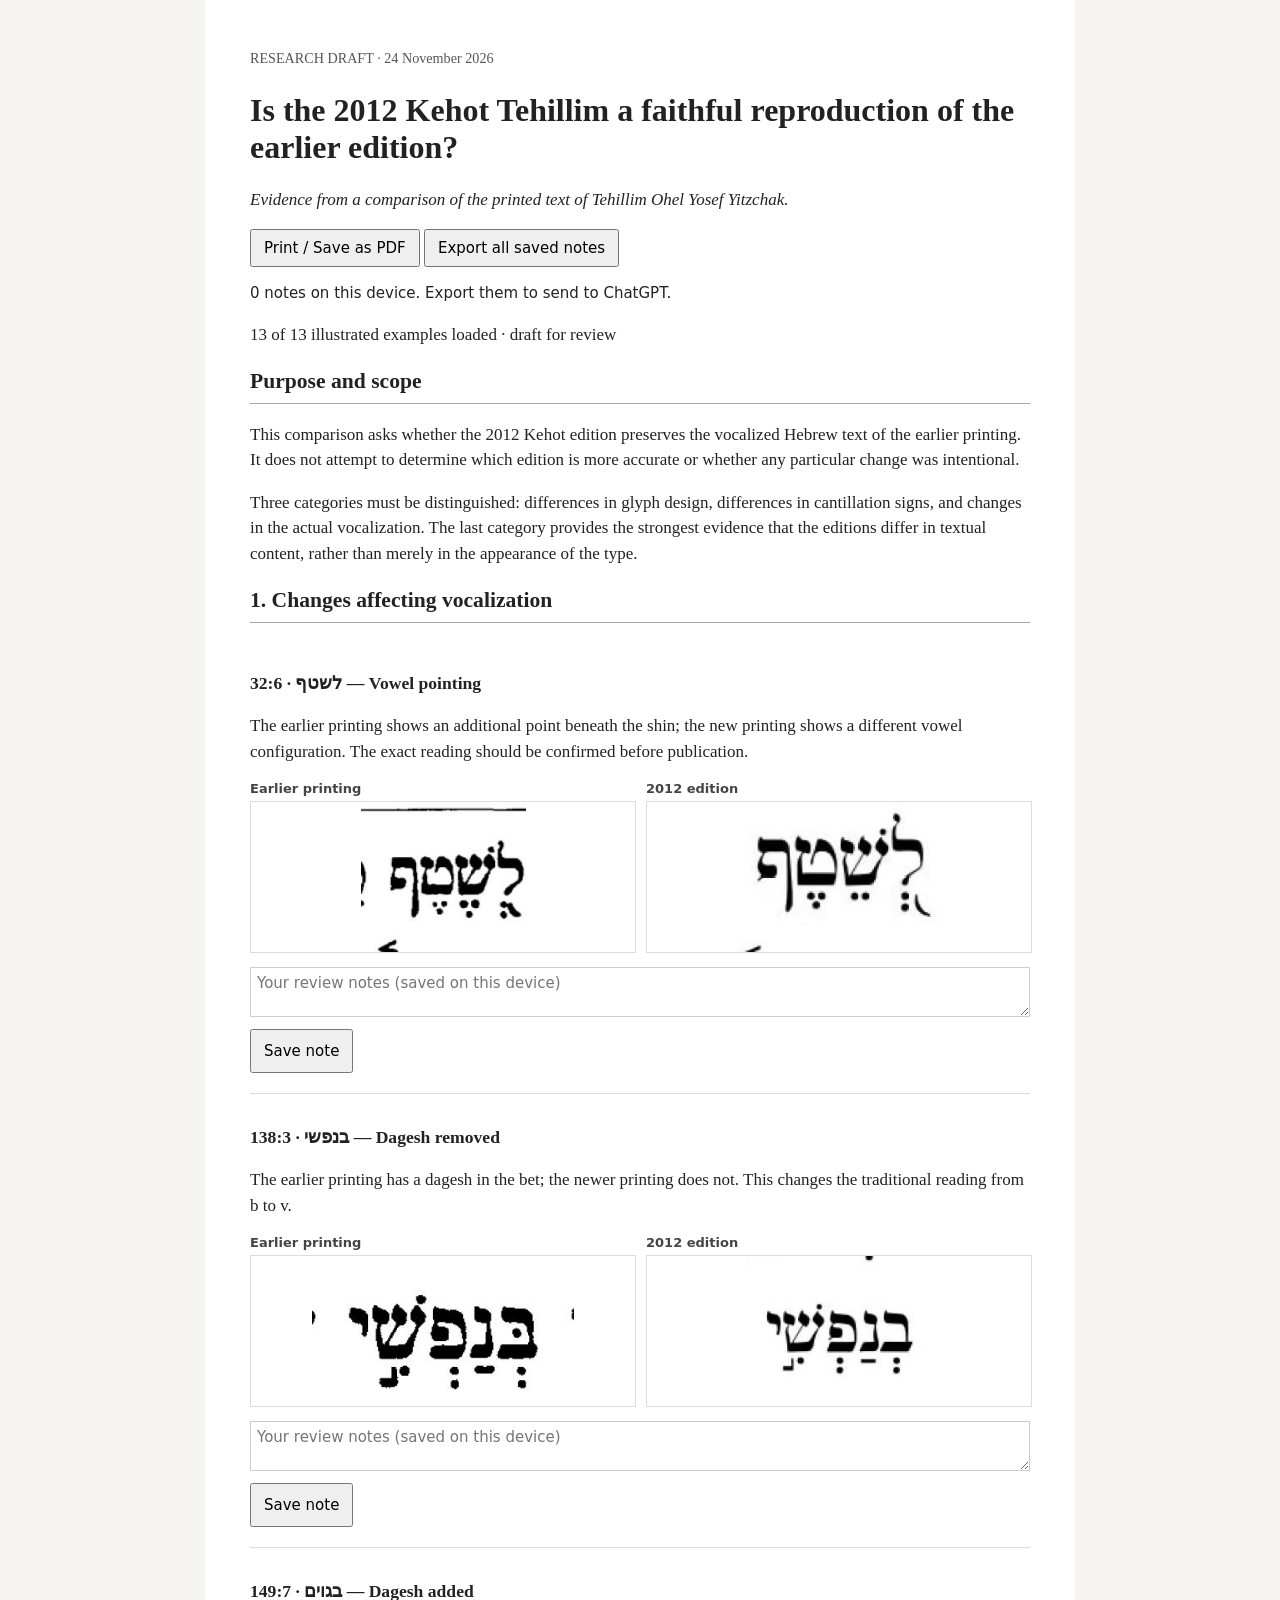
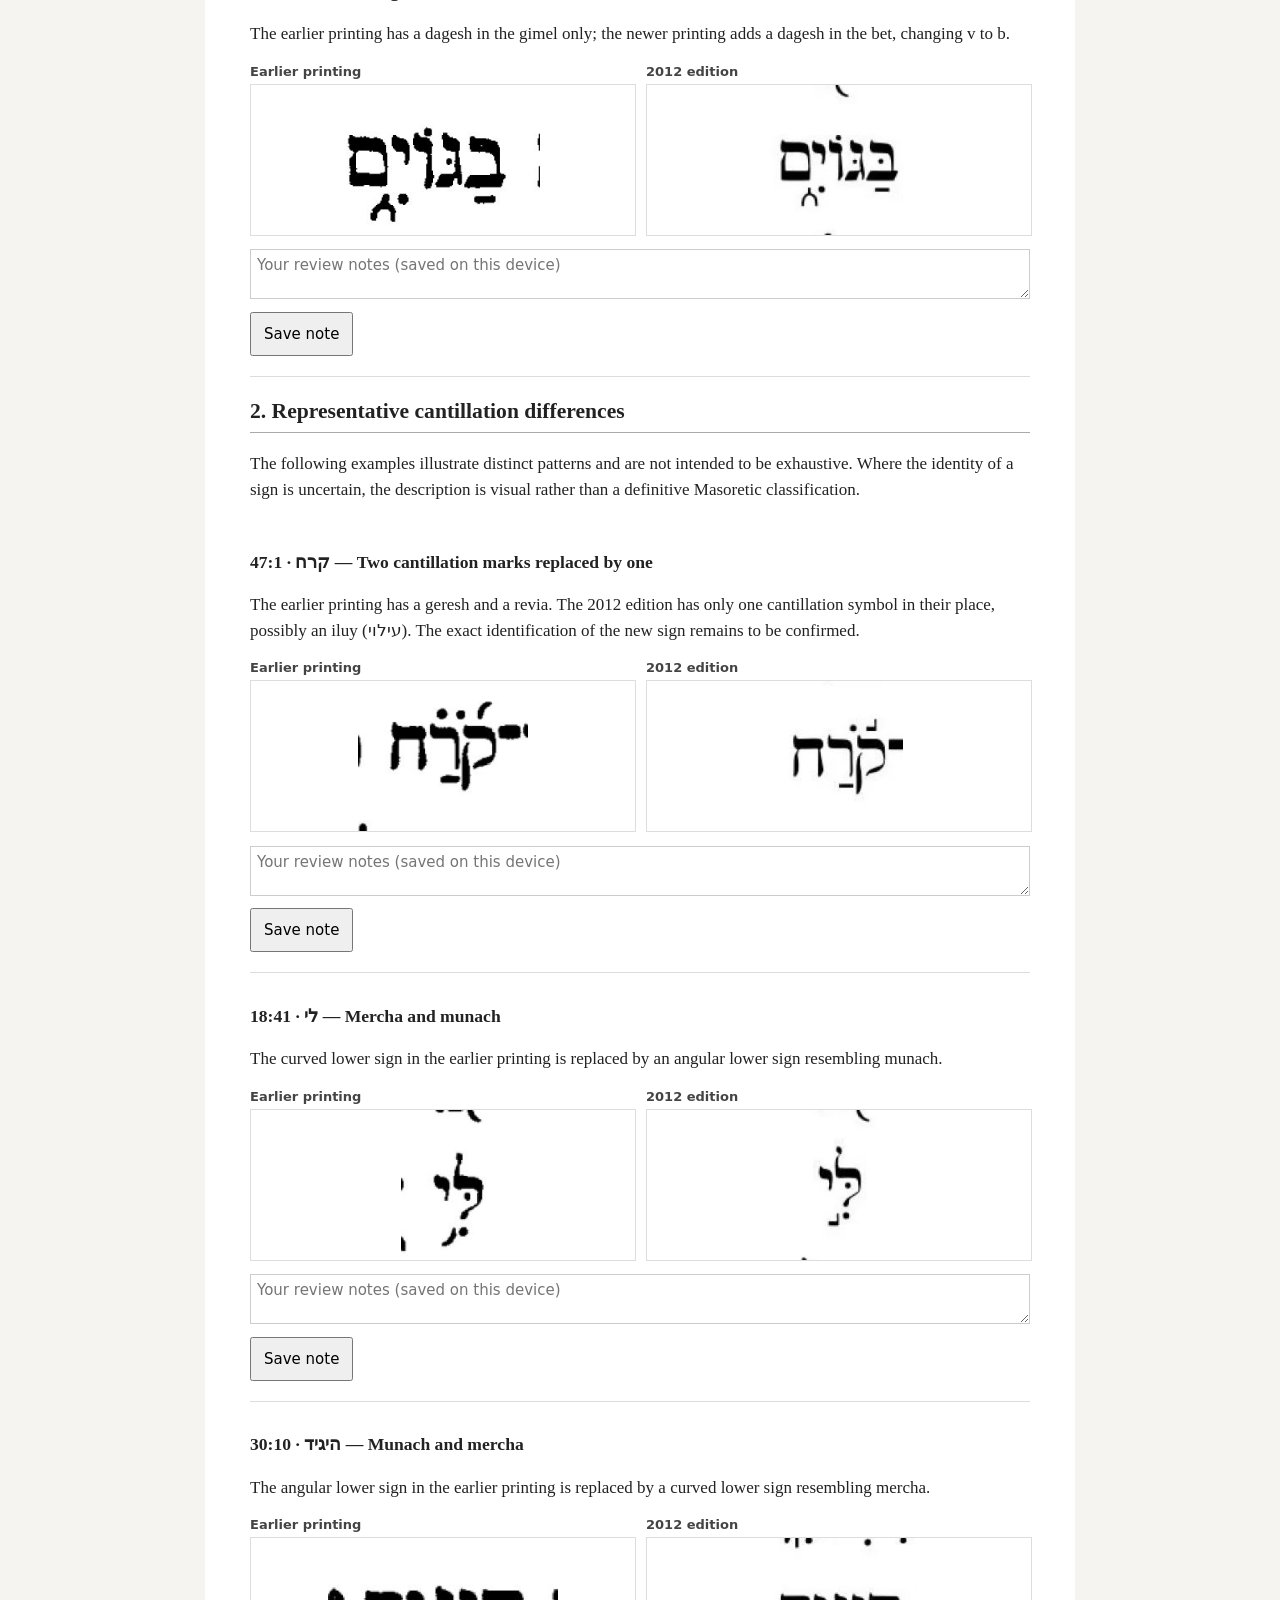
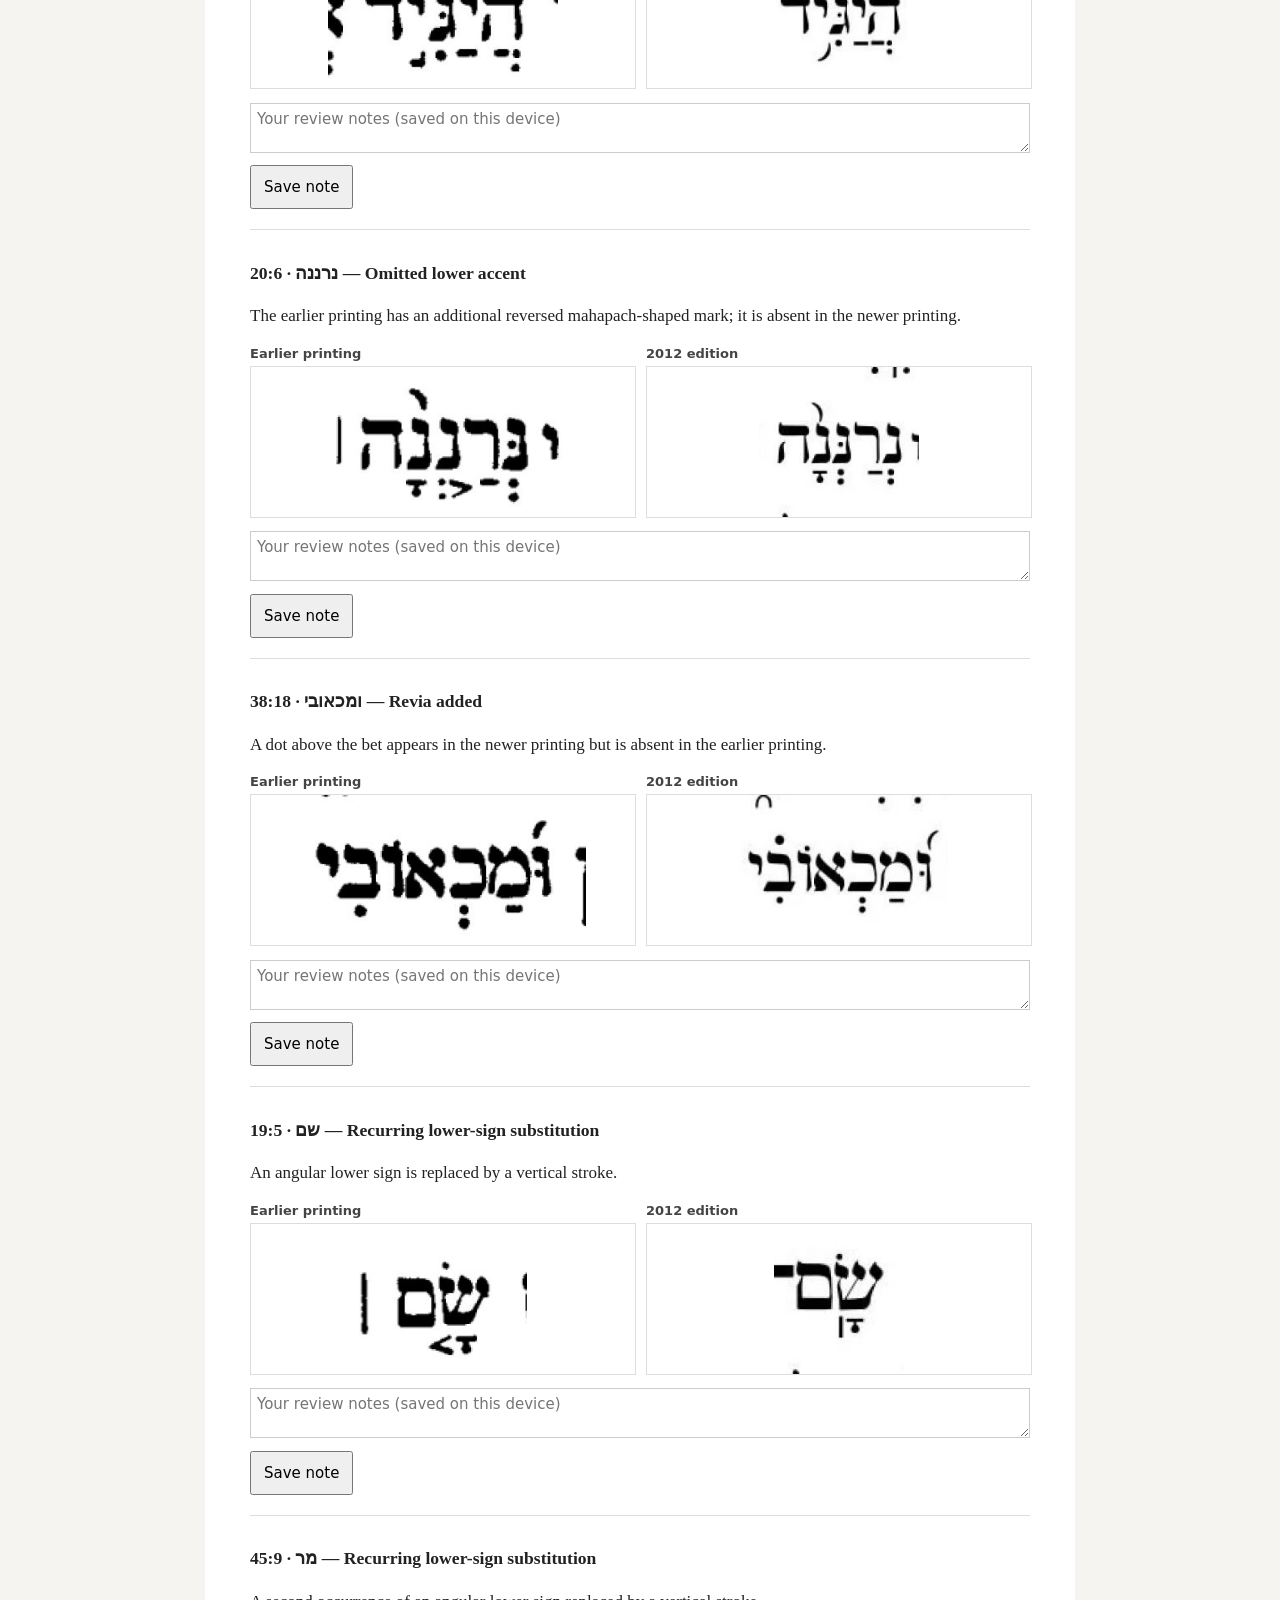
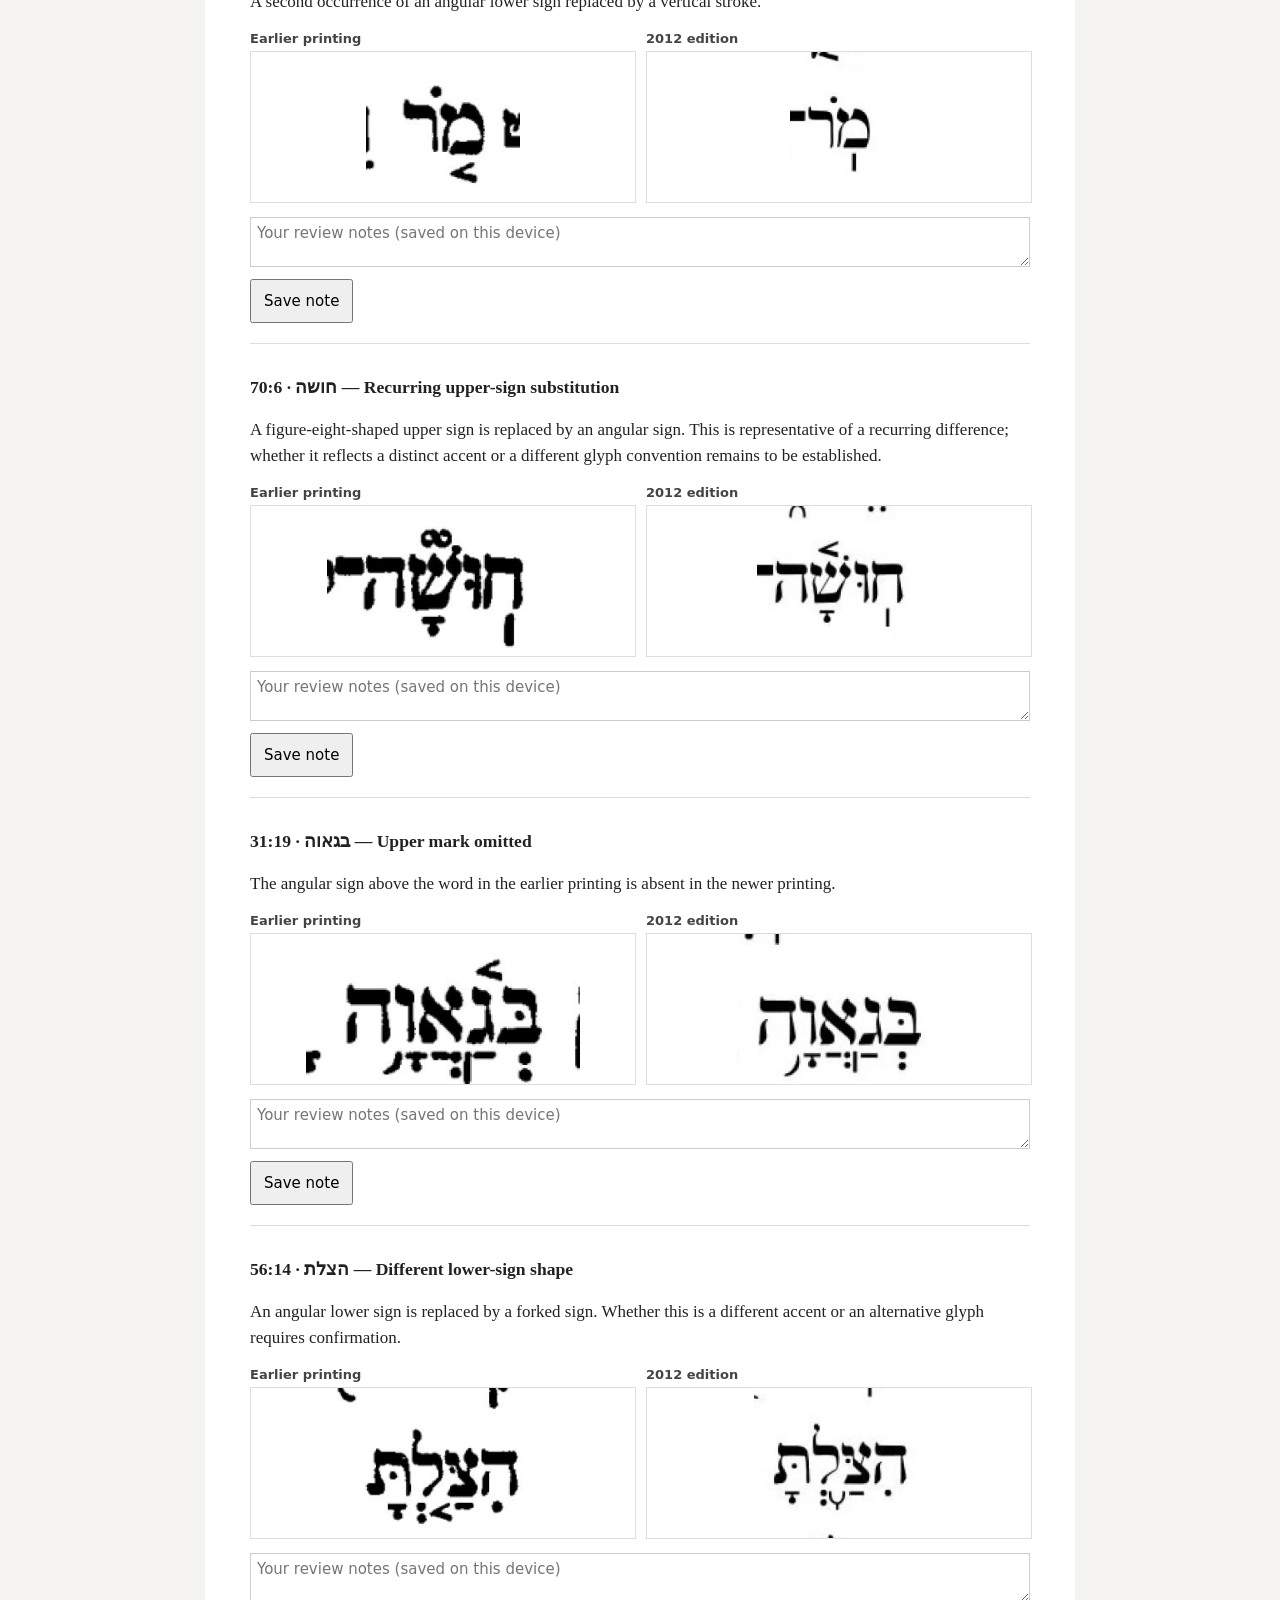
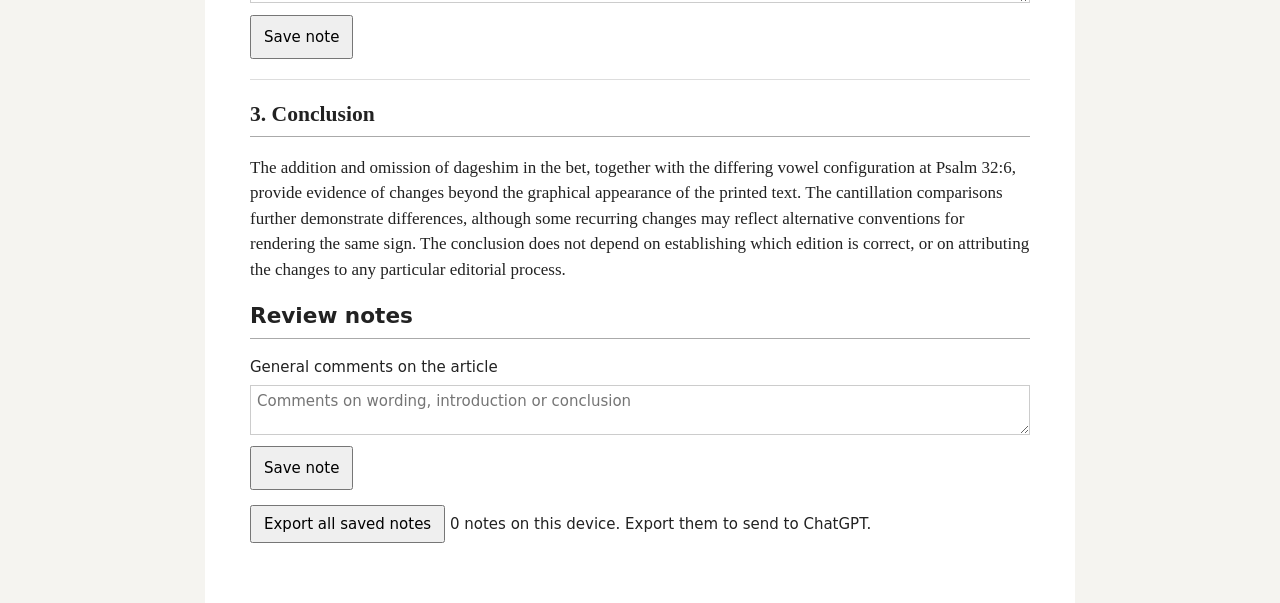
==== commit 08157181: "Incorporate article review notes, prioritize Psalm 47:1 and remove redundant example and project att" ====
--- a/edition-comparison-research.html
+++ b/edition-comparison-research.html
@@ -1 +1 @@
-<!DOCTYPE html><html lang="en"><head><meta charset="utf-8"><meta name="viewport" content="width=device-width,initial-scale=1"><title>Tehillim Ohel Yosef Yitzchak — comparison research draft</title><style>body{font:17px/1.5 Georgia,serif;color:#222;background:#f5f4f0;margin:0}main{max-width:780px;margin:auto;background:white;padding:clamp(16px,4vw,45px)}h1{font-size:2rem;line-height:1.15}h2{font-size:1.35rem;border-bottom:1px solid #aaa;padding-bottom:5px}h3{font-size:1.1rem;margin-bottom:4px}article{break-inside:avoid;border-bottom:1px solid #ddd;padding:12px 0 20px}.pair{display:grid;grid-template-columns:1fr 1fr;gap:12px}figure{margin:0;min-width:0}figcaption{font:600 13px system-ui;color:#444;margin-bottom:5px}img{width:100%;height:auto;max-height:150px;object-fit:contain;border:1px solid #ddd;cursor:zoom-in}small{color:#555}button{font:15px system-ui;padding:8px 12px}textarea{box-sizing:border-box;width:100%;font:15px system-ui;margin-top:6px;border:1px solid #ccc;padding:6px}dialog{width:90vw;max-width:900px}dialog img{max-height:none}.note-actions{display:flex;align-items:center;gap:10px;margin-top:5px;font:14px system-ui}.save-status{color:#346340}.note-actions button{min-height:44px}.review-controls{font:15px/1.5 system-ui} @media print{.review-controls,.note-actions,.source-record{display:none}body{background:white}main{padding:0}button,textarea,#status,dialog{display:none}article{break-inside:avoid}h2{break-after:avoid}}</style></head><body><main><small>RESEARCH DRAFT · 24 November 2026</small><h1>Is the 2012 Kehot Tehillim a faithful reproduction of the earlier edition?</h1><p><i>Evidence from a comparison of the printed text of Tehillim Ohel Yosef Yitzchak.</i></p><button onclick="print()">Print / Save as PDF</button> <button id="export">Export all saved notes</button><p class="review-controls" id="note-count"></p><p id="status">Loading original photographs…</p><h2>Purpose and scope</h2><p>This comparison asks whether the 2012 Kehot edition preserves the vocalized Hebrew text of the earlier printing. It does not attempt to determine which edition is more accurate or whether any particular change was intentional.</p><p>Three categories must be distinguished: differences in glyph design, differences in cantillation signs, and changes in the actual vocalization. The last category provides the strongest evidence that the editions differ in textual content, rather than merely in the appearance of the type.</p><h2>1. Changes affecting vocalization</h2><div id="primary"></div><h2>2. Representative cantillation differences</h2><p>The following examples illustrate distinct patterns and are not intended to be exhaustive. Where the identity of a sign is uncertain, the description is visual rather than a definitive Masoretic classification.</p><div id="secondary"></div><h2>3. Conclusion</h2><p>The addition and omission of dageshim in the bet, together with the differing vowel configuration at Psalm 32:6, provide evidence of changes beyond the graphical appearance of the printed text. The cantillation comparisons further demonstrate differences, although some recurring changes may reflect alternative conventions for rendering the same sign. The conclusion does not depend on establishing which edition is correct, or on attributing the changes to any particular editorial process.</p><section class="review-controls"><h2>Review notes</h2><label for="general-note">General comments on the article</label><textarea id="general-note" data-id="general" placeholder="Comments on wording, introduction or conclusion"></textarea><div class="note-actions"><button type="button" data-save="general">Save note</button><span class="save-status" aria-live="polite"></span></div><p><button id="export-bottom">Export all saved notes</button> <span id="note-count-bottom"></span></p></section></main><dialog id="zoom"><button onclick="this.parentElement.close()">Close</button><img id="big"></dialog><script>const examples=[["s16078-dot_below","32:6","לשטף","Vowel pointing","The earlier printing shows an additional point beneath the shin; the new printing shows a different vowel configuration. The exact reading should be confirmed before publication."],["s81910-dot_inside","138:3","בנפשי","Dagesh removed","The earlier printing has a dagesh in the bet; the newer printing does not. This changes the traditional reading from b to v."],["s87691-dot_inside","149:7","בגוים","Dagesh added","The earlier printing has a dagesh in the gimel only; the newer printing adds a dagesh in the bet, changing v to b."],["s8398-merkha","18:41","לי","Mercha and munach","The curved lower sign in the earlier printing is replaced by an angular lower sign resembling munach."],["s14731-munah","30:10","היגיד","Munach and mercha","The angular lower sign in the earlier printing is replaced by a curved lower sign resembling mercha."],["s9470-mahapakh","20:6","נרננה","Omitted lower accent","The earlier printing has an additional reversed mahapach-shaped mark; it is absent in the newer printing."],["s21198-revia","38:18","ומכאובי","Revia added","A dot above the bet appears in the newer printing but is absent in the earlier printing."],["s26169-revia","47:1","קרח","Upper accent configuration","The earlier printing has an upper curved mark and two dots (including the cholam); the newer printing has a different upper-mark configuration. Exact identification requires confirmation."],["s8929-mahapakh","19:5","שם","Recurring lower-sign substitution","An angular lower sign is replaced by a vertical stroke."],["s25346-mahapakh","45:9","מר","Recurring lower-sign substitution","A second occurrence of an angular lower sign replaced by a vertical stroke."],["s39653-zinor","70:6","חושה","Recurring upper-sign substitution","A figure-eight-shaped upper sign is replaced by an angular sign."],["s46973-ole","78:71","הביאו","Recurring upper-sign substitution","A second occurrence of the figure-eight-shaped upper sign replaced by an angular sign."],["s15562-ole","31:19","בגאוה","Upper mark omitted","The angular sign above the word in the earlier printing is absent in the newer printing."],["s31508-mahapakh","56:14","הצלת","Different lower-sign shape","An angular lower sign is replaced by a forked sign. Whether this is a different accent or an alternative glyph requires confirmation."]];const $=x=>document.getElementById(x);let notes={};try{notes=JSON.parse(localStorage.getItem('tehillim-research-notes-v1')||'{}')||{}}catch(e){};function countNotes(){let n=Object.values(notes).filter(v=>String(v).trim()).length;for(let id of ['note-count','note-count-bottom'])$(id).textContent=n+' note'+(n===1?'':'s')+' on this device. Export them to send to ChatGPT.'}function saveNote(t,explicit=false){let id=t.dataset.id;notes[id]=t.value;let status=t.nextElementSibling?.querySelector('.save-status');try{localStorage.setItem('tehillim-research-notes-v1',JSON.stringify(notes));if(status)status.textContent=explicit?'Saved ✓':'Autosaved ✓'}catch(e){if(status)status.textContent='Unable to save locally — export notes instead.'}countNotes()}$('general-note').value=notes.general||'';if(notes.general)$('general-note').nextElementSibling.querySelector('.save-status').textContent='Saved on this device';countNotes();const get=async p=>{const r=await fetch(p);if(!r.ok)throw Error(p);return r.json()};const E=s=>String(s??'').replace(/[&<>"']/g,c=>({'&':'&amp;','<':'&lt;','>':'&gt;','"':'&quot;',"'":'&#39;'}[c]));(async()=>{try{let map=new Map();let files=['research-photos-early.json','research-photos-middle.json','research-photos-late.json'];let results=await Promise.allSettled(files.map(async p=>{for(let i=0;i<3;i++){try{return await get(p+'?v=2&attempt='+i)}catch(e){if(i===2)throw e;await new Promise(resolve=>setTimeout(resolve,500*(i+1)))}}}));for(const result of results){if(result.status==='fulfilled')for(const [id,x] of Object.entries(result.value))map.set(id,x)}examples.forEach(([id,ref,word,title,desc],i)=>{let x=map.get(id),a=document.createElement('article');a.innerHTML='<h3>'+E(ref)+' · <span lang="he" dir="rtl">'+E(word)+'</span> — '+E(title)+'</h3><p>'+E(desc)+'</p><div class="pair">'+[['scan','Earlier printing'],['ned','2012 edition']].map(([k,l])=>'<figure><figcaption>'+l+'</figcaption>'+(x?.[k]?'<img src="'+E(x[k])+'" alt="'+l+' '+ref+'">':'Image unavailable')+'</figure>').join('')+'</div><small class="source-record">Source record: '+E(id)+'</small><textarea data-id="'+E(id)+'" placeholder="Your review notes (saved on this device)">'+E(notes[id]||'')+'</textarea><div class="note-actions"><button type="button" data-save="'+E(id)+'">Save note</button><span class="save-status" aria-live="polite">'+(notes[id]?'Saved on this device':'')+'</span></div>';$(i<3?'primary':'secondary').append(a)});$('status').textContent=map.size+' of 14 illustrated examples loaded · draft for review'+(map.size<14?' — reload to retry missing photographs':'')}catch(e){$('status').textContent='Could not load photographs: '+e.message}})();document.addEventListener('input',e=>{if(e.target.matches('textarea[data-id]'))saveNote(e.target)});document.addEventListener('click',e=>{let b=e.target.closest('[data-save]');if(b){let t=[...document.querySelectorAll('textarea[data-id]')].find(x=>x.dataset.id===b.dataset.save);if(t)saveNote(t,true)}if(e.target.matches('figure img')){$('big').src=e.target.src;$('zoom').showModal()}});function exportNotes(){document.querySelectorAll('textarea[data-id]').forEach(t=>saveNote(t));let a=document.createElement('a');a.href=URL.createObjectURL(new Blob([JSON.stringify(notes,null,2)],{type:'application/json'}));a.download='tehillim-research-notes.json';a.click();setTimeout(()=>URL.revokeObjectURL(a.href),1000)}$('export').onclick=exportNotes;$('export-bottom').onclick=exportNotes;</script></body></html>+<!DOCTYPE html><html lang="en"><head><meta charset="utf-8"><meta name="viewport" content="width=device-width,initial-scale=1"><title>Tehillim Ohel Yosef Yitzchak — comparison research draft</title><style>body{font:17px/1.5 Georgia,serif;color:#222;background:#f5f4f0;margin:0}main{max-width:780px;margin:auto;background:white;padding:clamp(16px,4vw,45px)}h1{font-size:2rem;line-height:1.15}h2{font-size:1.35rem;border-bottom:1px solid #aaa;padding-bottom:5px}h3{font-size:1.1rem;margin-bottom:4px}article{break-inside:avoid;border-bottom:1px solid #ddd;padding:12px 0 20px}.pair{display:grid;grid-template-columns:1fr 1fr;gap:12px}figure{margin:0;min-width:0}figcaption{font:600 13px system-ui;color:#444;margin-bottom:5px}img{width:100%;height:auto;max-height:150px;object-fit:contain;border:1px solid #ddd;cursor:zoom-in}small{color:#555}button{font:15px system-ui;padding:8px 12px}textarea{box-sizing:border-box;width:100%;font:15px system-ui;margin-top:6px;border:1px solid #ccc;padding:6px}dialog{width:90vw;max-width:900px}dialog img{max-height:none}.note-actions{display:flex;align-items:center;gap:10px;margin-top:5px;font:14px system-ui}.save-status{color:#346340}.note-actions button{min-height:44px}.review-controls{font:15px/1.5 system-ui} @media print{.review-controls,.note-actions,.source-record{display:none}body{background:white}main{padding:0}button,textarea,#status,dialog{display:none}article{break-inside:avoid}h2{break-after:avoid}}</style></head><body><main><small>RESEARCH DRAFT · 24 November 2026</small><h1>Is the 2012 Kehot Tehillim a faithful reproduction of the earlier edition?</h1><p><i>Evidence from a comparison of the printed text of Tehillim Ohel Yosef Yitzchak.</i></p><button onclick="print()">Print / Save as PDF</button> <button id="export">Export all saved notes</button><p class="review-controls" id="note-count"></p><p id="status">Loading original photographs…</p><h2>Purpose and scope</h2><p>This comparison asks whether the 2012 Kehot edition preserves the vocalized Hebrew text of the earlier printing. It does not attempt to determine which edition is more accurate or whether any particular change was intentional.</p><p>Three categories must be distinguished: differences in glyph design, differences in cantillation signs, and changes in the actual vocalization. The last category provides the strongest evidence that the editions differ in textual content, rather than merely in the appearance of the type.</p><h2>1. Changes affecting vocalization</h2><div id="primary"></div><h2>2. Representative cantillation differences</h2><p>The following examples illustrate distinct patterns and are not intended to be exhaustive. Where the identity of a sign is uncertain, the description is visual rather than a definitive Masoretic classification.</p><div id="secondary"></div><h2>3. Conclusion</h2><p>The addition and omission of dageshim in the bet, together with the differing vowel configuration at Psalm 32:6, provide evidence of changes beyond the graphical appearance of the printed text. The cantillation comparisons further demonstrate differences, although some recurring changes may reflect alternative conventions for rendering the same sign. The conclusion does not depend on establishing which edition is correct, or on attributing the changes to any particular editorial process.</p><section class="review-controls"><h2>Review notes</h2><label for="general-note">General comments on the article</label><textarea id="general-note" data-id="general" placeholder="Comments on wording, introduction or conclusion"></textarea><div class="note-actions"><button type="button" data-save="general">Save note</button><span class="save-status" aria-live="polite"></span></div><p><button id="export-bottom">Export all saved notes</button> <span id="note-count-bottom"></span></p></section></main><dialog id="zoom"><button onclick="this.parentElement.close()">Close</button><img id="big"></dialog><script>const examples=[["s16078-dot_below","32:6","לשטף","Vowel pointing","The earlier printing shows an additional point beneath the shin; the new printing shows a different vowel configuration. The exact reading should be confirmed before publication."],["s81910-dot_inside","138:3","בנפשי","Dagesh removed","The earlier printing has a dagesh in the bet; the newer printing does not. This changes the traditional reading from b to v."],["s87691-dot_inside","149:7","בגוים","Dagesh added","The earlier printing has a dagesh in the gimel only; the newer printing adds a dagesh in the bet, changing v to b."],["s26169-revia","47:1","קרח","Two cantillation marks replaced by one","The earlier printing has a geresh and a revia. The 2012 edition has only one cantillation symbol in their place, possibly an iluy (עילוי). The exact identification of the new sign remains to be confirmed."],["s8398-merkha","18:41","לי","Mercha and munach","The curved lower sign in the earlier printing is replaced by an angular lower sign resembling munach."],["s14731-munah","30:10","היגיד","Munach and mercha","The angular lower sign in the earlier printing is replaced by a curved lower sign resembling mercha."],["s9470-mahapakh","20:6","נרננה","Omitted lower accent","The earlier printing has an additional reversed mahapach-shaped mark; it is absent in the newer printing."],["s21198-revia","38:18","ומכאובי","Revia added","A dot above the bet appears in the newer printing but is absent in the earlier printing."],["s8929-mahapakh","19:5","שם","Recurring lower-sign substitution","An angular lower sign is replaced by a vertical stroke."],["s25346-mahapakh","45:9","מר","Recurring lower-sign substitution","A second occurrence of an angular lower sign replaced by a vertical stroke."],["s39653-zinor","70:6","חושה","Recurring upper-sign substitution","A figure-eight-shaped upper sign is replaced by an angular sign. This is representative of a recurring difference; whether it reflects a distinct accent or a different glyph convention remains to be established."],["s15562-ole","31:19","בגאוה","Upper mark omitted","The angular sign above the word in the earlier printing is absent in the newer printing."],["s31508-mahapakh","56:14","הצלת","Different lower-sign shape","An angular lower sign is replaced by a forked sign. Whether this is a different accent or an alternative glyph requires confirmation."]];const $=x=>document.getElementById(x);let notes={};try{notes=JSON.parse(localStorage.getItem('tehillim-research-notes-v1')||'{}')||{}}catch(e){};function countNotes(){let n=Object.values(notes).filter(v=>String(v).trim()).length;for(let id of ['note-count','note-count-bottom'])$(id).textContent=n+' note'+(n===1?'':'s')+' on this device. Export them to send to ChatGPT.'}function saveNote(t,explicit=false){let id=t.dataset.id;notes[id]=t.value;let status=t.nextElementSibling?.querySelector('.save-status');try{localStorage.setItem('tehillim-research-notes-v1',JSON.stringify(notes));if(status)status.textContent=explicit?'Saved ✓':'Autosaved ✓'}catch(e){if(status)status.textContent='Unable to save locally — export notes instead.'}countNotes()}$('general-note').value=notes.general||'';if(notes.general)$('general-note').nextElementSibling.querySelector('.save-status').textContent='Saved on this device';countNotes();const get=async p=>{const r=await fetch(p);if(!r.ok)throw Error(p);return r.json()};const E=s=>String(s??'').replace(/[&<>"']/g,c=>({'&':'&amp;','<':'&lt;','>':'&gt;','"':'&quot;',"'":'&#39;'}[c]));(async()=>{try{let map=new Map();let files=['research-photos-early.json','research-photos-middle.json','research-photos-late.json'];let results=await Promise.allSettled(files.map(async p=>{for(let i=0;i<3;i++){try{return await get(p+'?v=2&attempt='+i)}catch(e){if(i===2)throw e;await new Promise(resolve=>setTimeout(resolve,500*(i+1)))}}}));for(const result of results){if(result.status==='fulfilled')for(const [id,x] of Object.entries(result.value))map.set(id,x)}examples.forEach(([id,ref,word,title,desc],i)=>{let x=map.get(id),a=document.createElement('article');a.innerHTML='<h3>'+E(ref)+' · <span lang="he" dir="rtl">'+E(word)+'</span> — '+E(title)+'</h3><p>'+E(desc)+'</p><div class="pair">'+[['scan','Earlier printing'],['ned','2012 edition']].map(([k,l])=>'<figure><figcaption>'+l+'</figcaption>'+(x?.[k]?'<img src="'+E(x[k])+'" alt="'+l+' '+ref+'">':'Image unavailable')+'</figure>').join('')+'</div><textarea data-id="'+E(id)+'" placeholder="Your review notes (saved on this device)">'+E(notes[id]||'')+'</textarea><div class="note-actions"><button type="button" data-save="'+E(id)+'">Save note</button><span class="save-status" aria-live="polite">'+(notes[id]?'Saved on this device':'')+'</span></div>';$(i<3?'primary':'secondary').append(a)});$('status').textContent=examples.filter(x=>map.has(x[0])).length+' of '+examples.length+' illustrated examples loaded · draft for review'+(examples.some(x=>!map.has(x[0]))?' — reload to retry missing photographs':'')}catch(e){$('status').textContent='Could not load photographs: '+e.message}})();document.addEventListener('input',e=>{if(e.target.matches('textarea[data-id]'))saveNote(e.target)});document.addEventListener('click',e=>{let b=e.target.closest('[data-save]');if(b){let t=[...document.querySelectorAll('textarea[data-id]')].find(x=>x.dataset.id===b.dataset.save);if(t)saveNote(t,true)}if(e.target.matches('figure img')){$('big').src=e.target.src;$('zoom').showModal()}});function exportNotes(){document.querySelectorAll('textarea[data-id]').forEach(t=>saveNote(t));let a=document.createElement('a');a.href=URL.createObjectURL(new Blob([JSON.stringify(notes,null,2)],{type:'application/json'}));a.download='tehillim-research-notes.json';a.click();setTimeout(()=>URL.revokeObjectURL(a.href),1000)}$('export').onclick=exportNotes;$('export-bottom').onclick=exportNotes;</script></body></html>
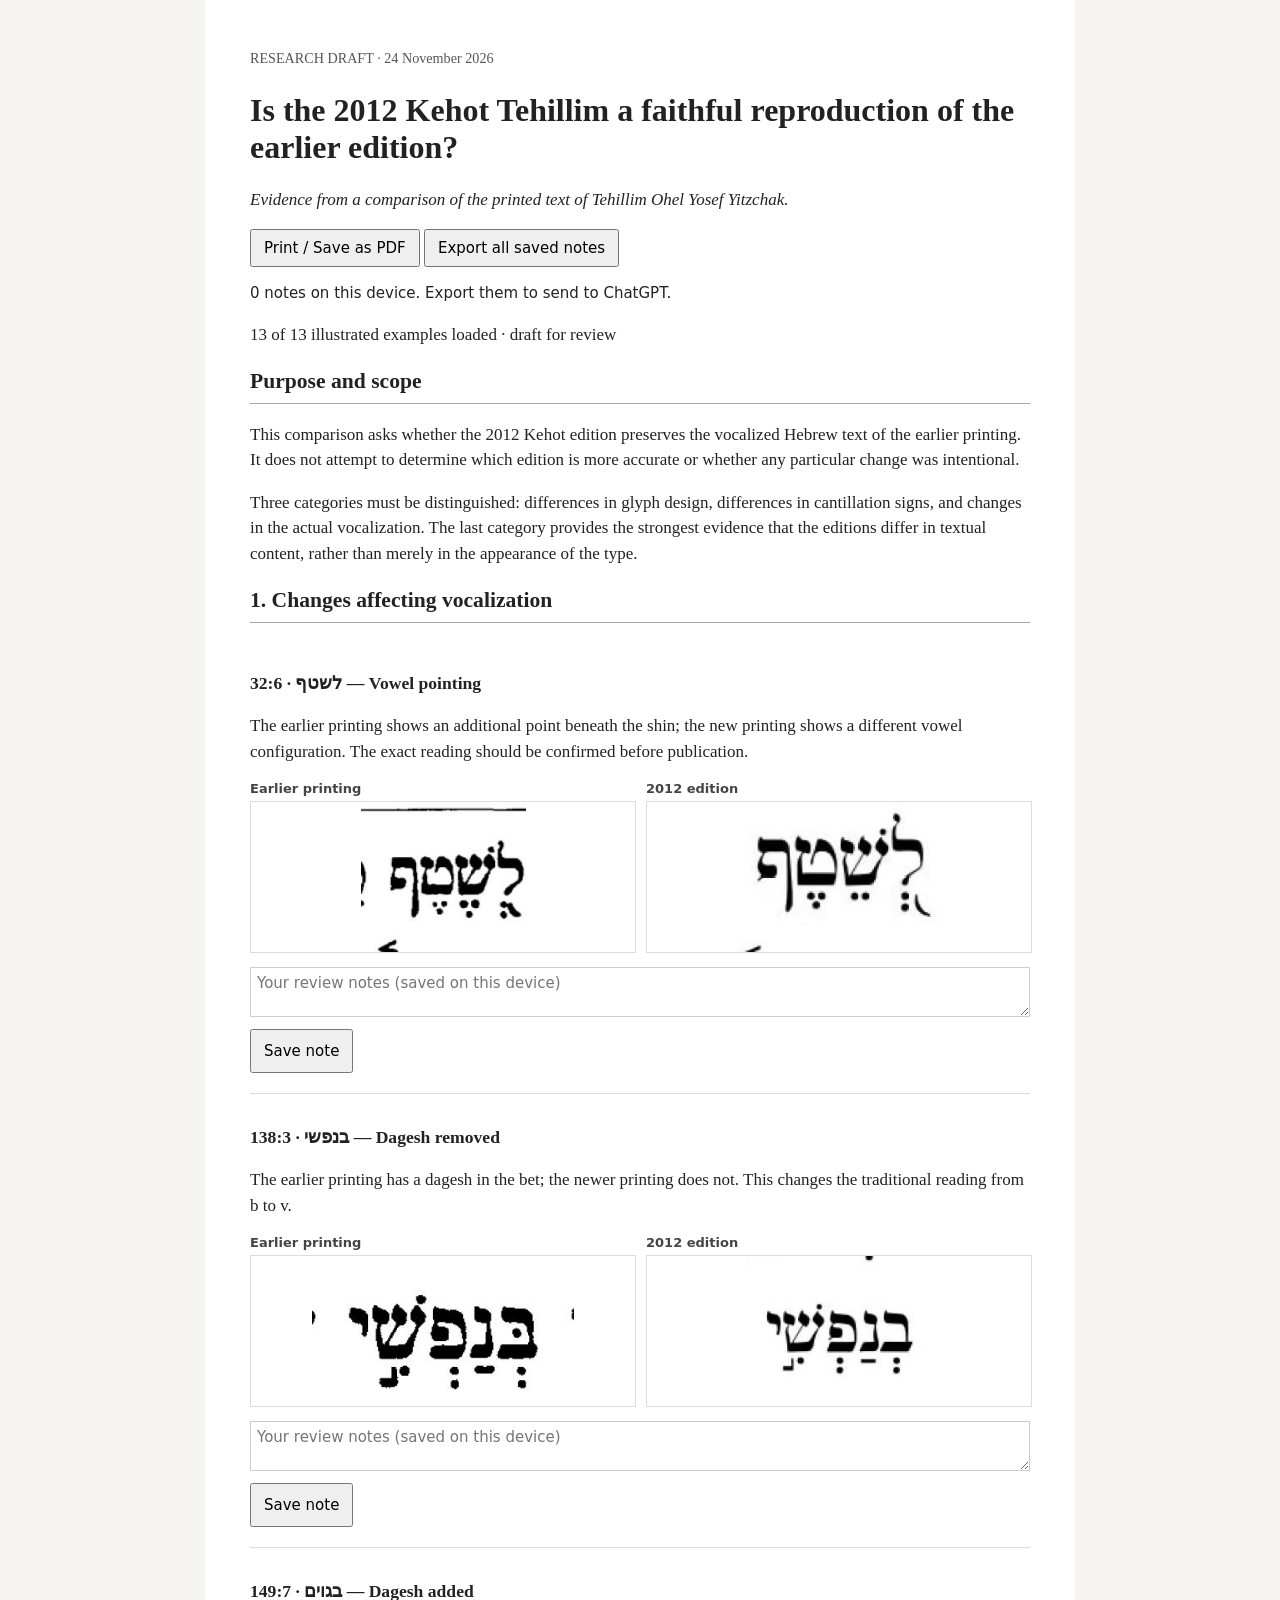
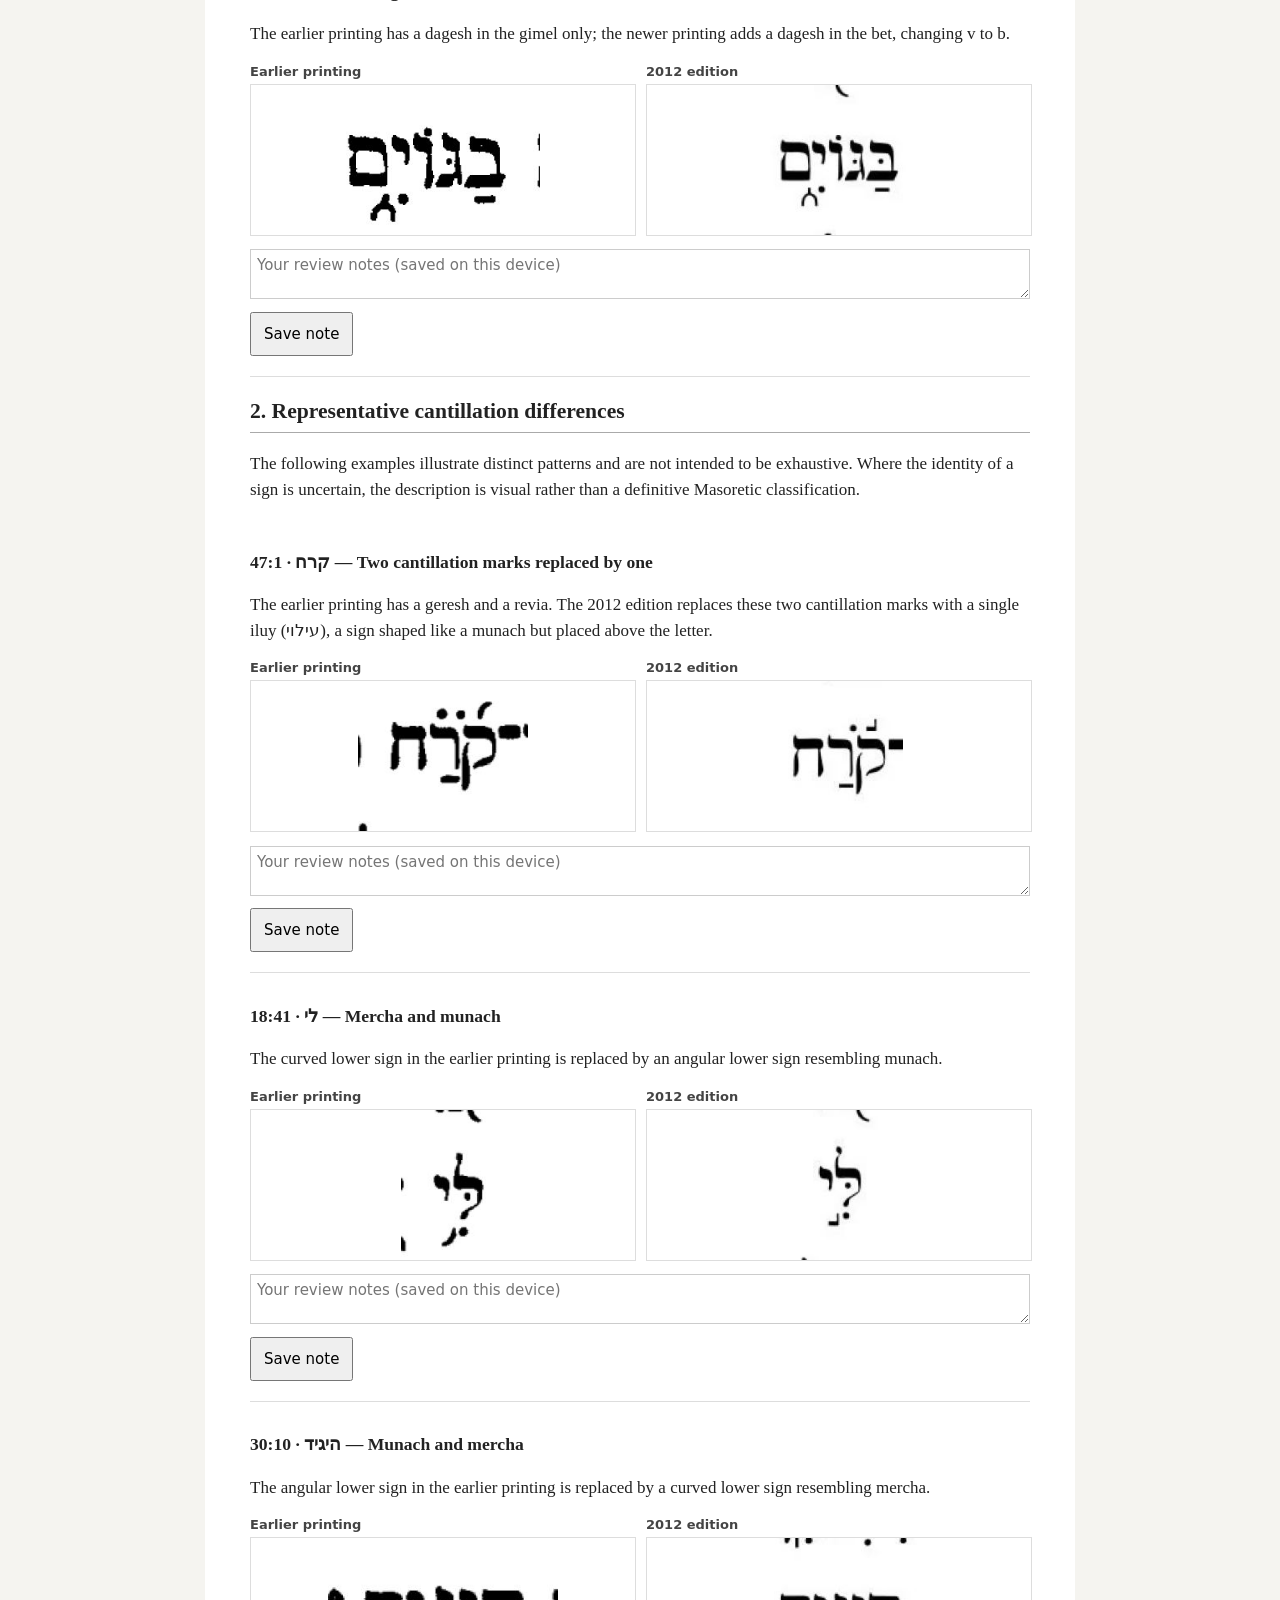
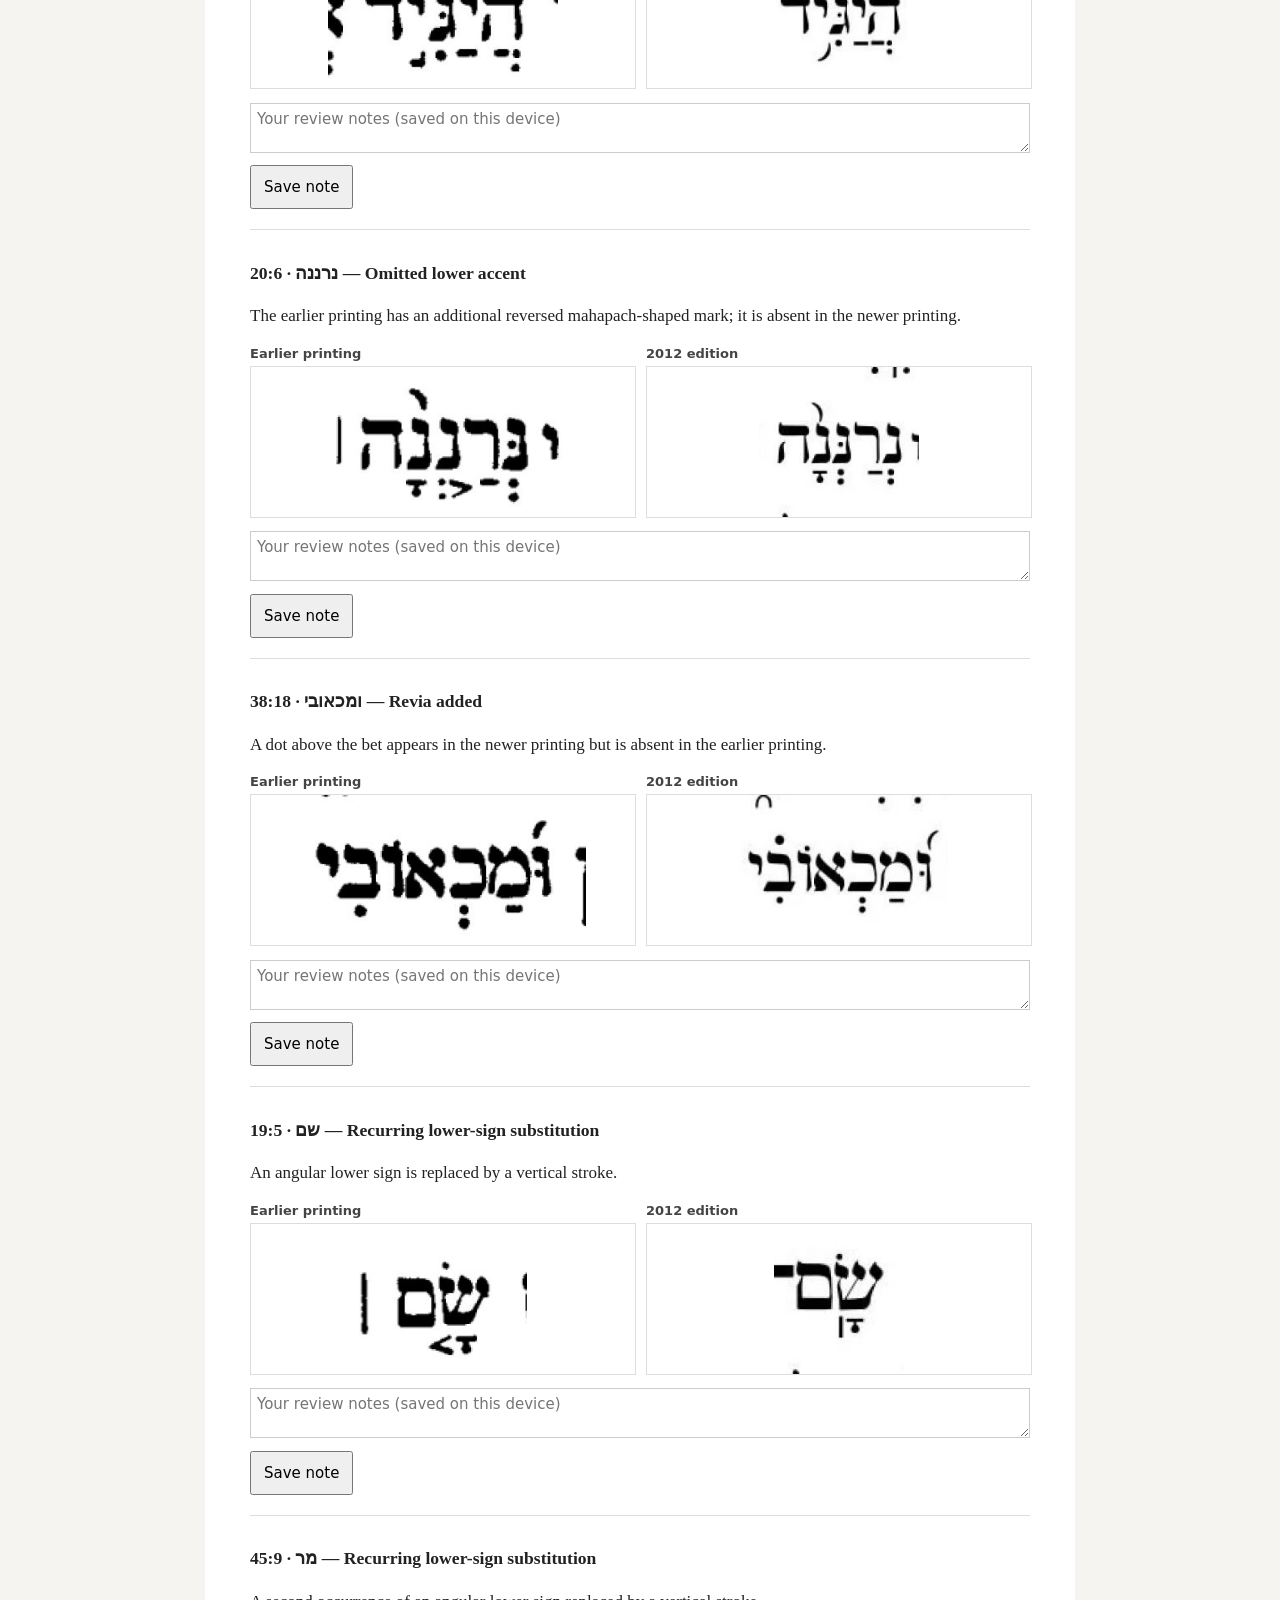
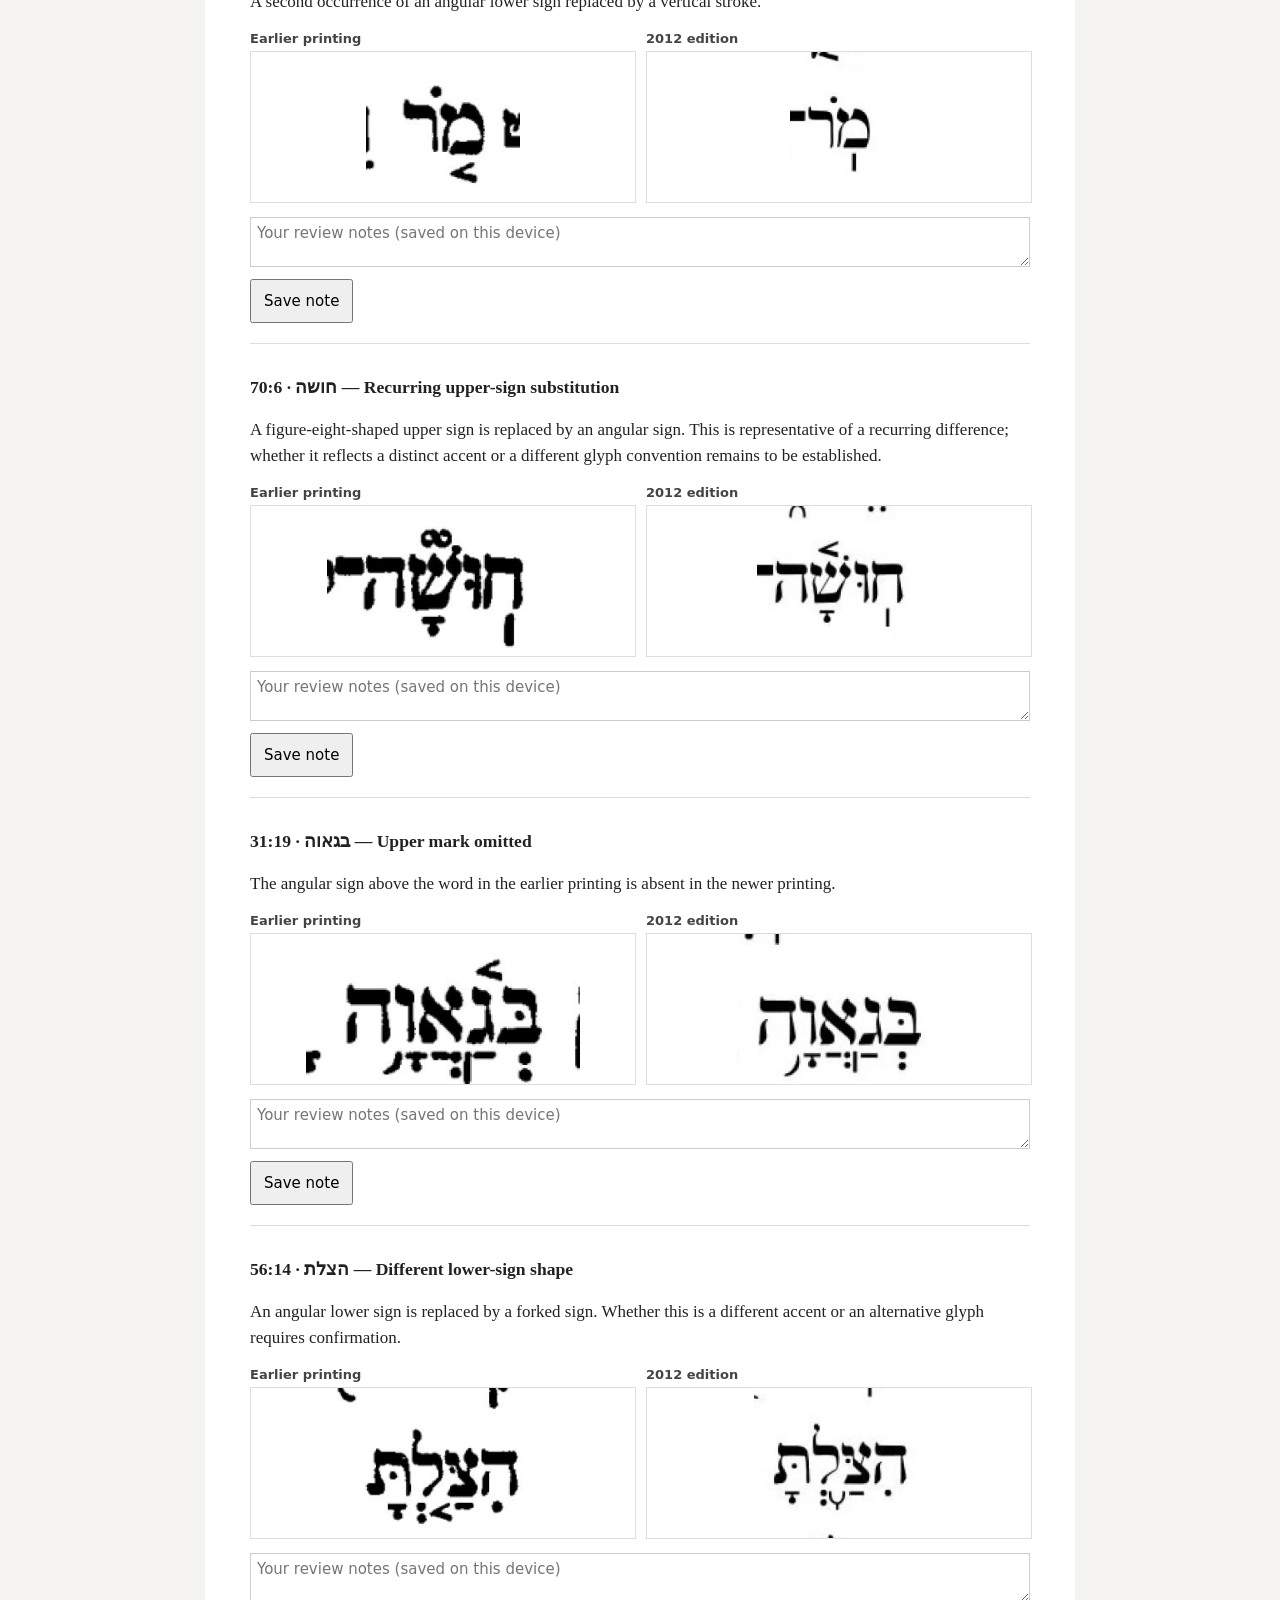
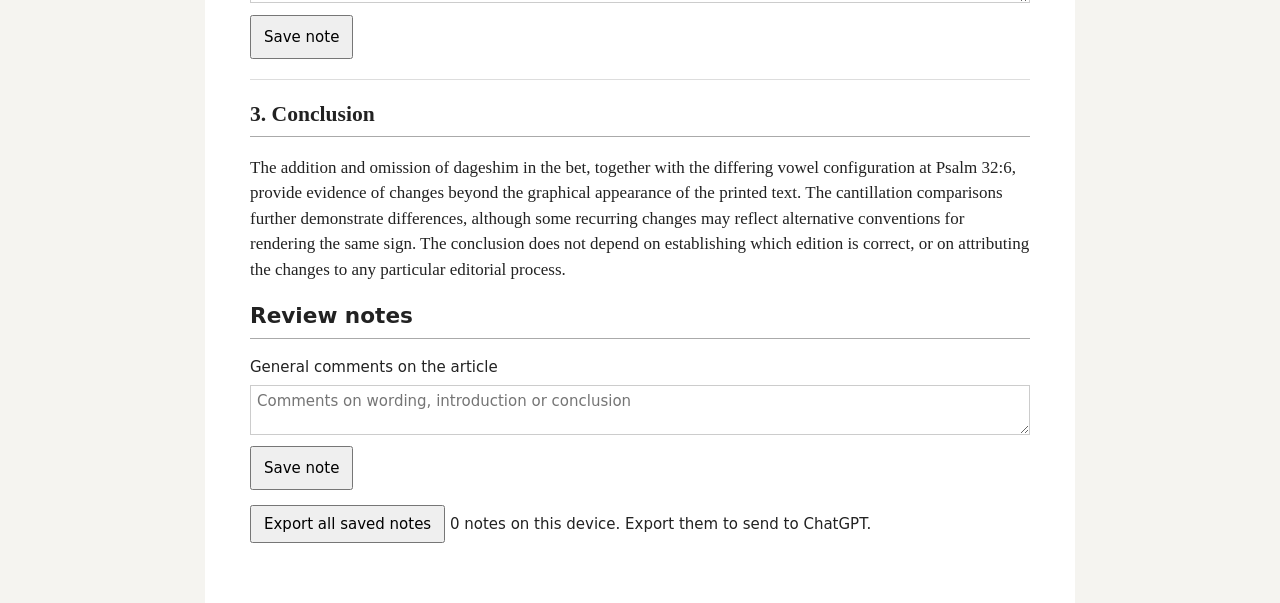
==== commit 7d174e3c: "Confirm and name the iluy cantillation mark in Psalm 47:1" ====
--- a/edition-comparison-research.html
+++ b/edition-comparison-research.html
@@ -1 +1 @@
-<!DOCTYPE html><html lang="en"><head><meta charset="utf-8"><meta name="viewport" content="width=device-width,initial-scale=1"><title>Tehillim Ohel Yosef Yitzchak — comparison research draft</title><style>body{font:17px/1.5 Georgia,serif;color:#222;background:#f5f4f0;margin:0}main{max-width:780px;margin:auto;background:white;padding:clamp(16px,4vw,45px)}h1{font-size:2rem;line-height:1.15}h2{font-size:1.35rem;border-bottom:1px solid #aaa;padding-bottom:5px}h3{font-size:1.1rem;margin-bottom:4px}article{break-inside:avoid;border-bottom:1px solid #ddd;padding:12px 0 20px}.pair{display:grid;grid-template-columns:1fr 1fr;gap:12px}figure{margin:0;min-width:0}figcaption{font:600 13px system-ui;color:#444;margin-bottom:5px}img{width:100%;height:auto;max-height:150px;object-fit:contain;border:1px solid #ddd;cursor:zoom-in}small{color:#555}button{font:15px system-ui;padding:8px 12px}textarea{box-sizing:border-box;width:100%;font:15px system-ui;margin-top:6px;border:1px solid #ccc;padding:6px}dialog{width:90vw;max-width:900px}dialog img{max-height:none}.note-actions{display:flex;align-items:center;gap:10px;margin-top:5px;font:14px system-ui}.save-status{color:#346340}.note-actions button{min-height:44px}.review-controls{font:15px/1.5 system-ui} @media print{.review-controls,.note-actions,.source-record{display:none}body{background:white}main{padding:0}button,textarea,#status,dialog{display:none}article{break-inside:avoid}h2{break-after:avoid}}</style></head><body><main><small>RESEARCH DRAFT · 24 November 2026</small><h1>Is the 2012 Kehot Tehillim a faithful reproduction of the earlier edition?</h1><p><i>Evidence from a comparison of the printed text of Tehillim Ohel Yosef Yitzchak.</i></p><button onclick="print()">Print / Save as PDF</button> <button id="export">Export all saved notes</button><p class="review-controls" id="note-count"></p><p id="status">Loading original photographs…</p><h2>Purpose and scope</h2><p>This comparison asks whether the 2012 Kehot edition preserves the vocalized Hebrew text of the earlier printing. It does not attempt to determine which edition is more accurate or whether any particular change was intentional.</p><p>Three categories must be distinguished: differences in glyph design, differences in cantillation signs, and changes in the actual vocalization. The last category provides the strongest evidence that the editions differ in textual content, rather than merely in the appearance of the type.</p><h2>1. Changes affecting vocalization</h2><div id="primary"></div><h2>2. Representative cantillation differences</h2><p>The following examples illustrate distinct patterns and are not intended to be exhaustive. Where the identity of a sign is uncertain, the description is visual rather than a definitive Masoretic classification.</p><div id="secondary"></div><h2>3. Conclusion</h2><p>The addition and omission of dageshim in the bet, together with the differing vowel configuration at Psalm 32:6, provide evidence of changes beyond the graphical appearance of the printed text. The cantillation comparisons further demonstrate differences, although some recurring changes may reflect alternative conventions for rendering the same sign. The conclusion does not depend on establishing which edition is correct, or on attributing the changes to any particular editorial process.</p><section class="review-controls"><h2>Review notes</h2><label for="general-note">General comments on the article</label><textarea id="general-note" data-id="general" placeholder="Comments on wording, introduction or conclusion"></textarea><div class="note-actions"><button type="button" data-save="general">Save note</button><span class="save-status" aria-live="polite"></span></div><p><button id="export-bottom">Export all saved notes</button> <span id="note-count-bottom"></span></p></section></main><dialog id="zoom"><button onclick="this.parentElement.close()">Close</button><img id="big"></dialog><script>const examples=[["s16078-dot_below","32:6","לשטף","Vowel pointing","The earlier printing shows an additional point beneath the shin; the new printing shows a different vowel configuration. The exact reading should be confirmed before publication."],["s81910-dot_inside","138:3","בנפשי","Dagesh removed","The earlier printing has a dagesh in the bet; the newer printing does not. This changes the traditional reading from b to v."],["s87691-dot_inside","149:7","בגוים","Dagesh added","The earlier printing has a dagesh in the gimel only; the newer printing adds a dagesh in the bet, changing v to b."],["s26169-revia","47:1","קרח","Two cantillation marks replaced by one","The earlier printing has a geresh and a revia. The 2012 edition has only one cantillation symbol in their place, possibly an iluy (עילוי). The exact identification of the new sign remains to be confirmed."],["s8398-merkha","18:41","לי","Mercha and munach","The curved lower sign in the earlier printing is replaced by an angular lower sign resembling munach."],["s14731-munah","30:10","היגיד","Munach and mercha","The angular lower sign in the earlier printing is replaced by a curved lower sign resembling mercha."],["s9470-mahapakh","20:6","נרננה","Omitted lower accent","The earlier printing has an additional reversed mahapach-shaped mark; it is absent in the newer printing."],["s21198-revia","38:18","ומכאובי","Revia added","A dot above the bet appears in the newer printing but is absent in the earlier printing."],["s8929-mahapakh","19:5","שם","Recurring lower-sign substitution","An angular lower sign is replaced by a vertical stroke."],["s25346-mahapakh","45:9","מר","Recurring lower-sign substitution","A second occurrence of an angular lower sign replaced by a vertical stroke."],["s39653-zinor","70:6","חושה","Recurring upper-sign substitution","A figure-eight-shaped upper sign is replaced by an angular sign. This is representative of a recurring difference; whether it reflects a distinct accent or a different glyph convention remains to be established."],["s15562-ole","31:19","בגאוה","Upper mark omitted","The angular sign above the word in the earlier printing is absent in the newer printing."],["s31508-mahapakh","56:14","הצלת","Different lower-sign shape","An angular lower sign is replaced by a forked sign. Whether this is a different accent or an alternative glyph requires confirmation."]];const $=x=>document.getElementById(x);let notes={};try{notes=JSON.parse(localStorage.getItem('tehillim-research-notes-v1')||'{}')||{}}catch(e){};function countNotes(){let n=Object.values(notes).filter(v=>String(v).trim()).length;for(let id of ['note-count','note-count-bottom'])$(id).textContent=n+' note'+(n===1?'':'s')+' on this device. Export them to send to ChatGPT.'}function saveNote(t,explicit=false){let id=t.dataset.id;notes[id]=t.value;let status=t.nextElementSibling?.querySelector('.save-status');try{localStorage.setItem('tehillim-research-notes-v1',JSON.stringify(notes));if(status)status.textContent=explicit?'Saved ✓':'Autosaved ✓'}catch(e){if(status)status.textContent='Unable to save locally — export notes instead.'}countNotes()}$('general-note').value=notes.general||'';if(notes.general)$('general-note').nextElementSibling.querySelector('.save-status').textContent='Saved on this device';countNotes();const get=async p=>{const r=await fetch(p);if(!r.ok)throw Error(p);return r.json()};const E=s=>String(s??'').replace(/[&<>"']/g,c=>({'&':'&amp;','<':'&lt;','>':'&gt;','"':'&quot;',"'":'&#39;'}[c]));(async()=>{try{let map=new Map();let files=['research-photos-early.json','research-photos-middle.json','research-photos-late.json'];let results=await Promise.allSettled(files.map(async p=>{for(let i=0;i<3;i++){try{return await get(p+'?v=2&attempt='+i)}catch(e){if(i===2)throw e;await new Promise(resolve=>setTimeout(resolve,500*(i+1)))}}}));for(const result of results){if(result.status==='fulfilled')for(const [id,x] of Object.entries(result.value))map.set(id,x)}examples.forEach(([id,ref,word,title,desc],i)=>{let x=map.get(id),a=document.createElement('article');a.innerHTML='<h3>'+E(ref)+' · <span lang="he" dir="rtl">'+E(word)+'</span> — '+E(title)+'</h3><p>'+E(desc)+'</p><div class="pair">'+[['scan','Earlier printing'],['ned','2012 edition']].map(([k,l])=>'<figure><figcaption>'+l+'</figcaption>'+(x?.[k]?'<img src="'+E(x[k])+'" alt="'+l+' '+ref+'">':'Image unavailable')+'</figure>').join('')+'</div><textarea data-id="'+E(id)+'" placeholder="Your review notes (saved on this device)">'+E(notes[id]||'')+'</textarea><div class="note-actions"><button type="button" data-save="'+E(id)+'">Save note</button><span class="save-status" aria-live="polite">'+(notes[id]?'Saved on this device':'')+'</span></div>';$(i<3?'primary':'secondary').append(a)});$('status').textContent=examples.filter(x=>map.has(x[0])).length+' of '+examples.length+' illustrated examples loaded · draft for review'+(examples.some(x=>!map.has(x[0]))?' — reload to retry missing photographs':'')}catch(e){$('status').textContent='Could not load photographs: '+e.message}})();document.addEventListener('input',e=>{if(e.target.matches('textarea[data-id]'))saveNote(e.target)});document.addEventListener('click',e=>{let b=e.target.closest('[data-save]');if(b){let t=[...document.querySelectorAll('textarea[data-id]')].find(x=>x.dataset.id===b.dataset.save);if(t)saveNote(t,true)}if(e.target.matches('figure img')){$('big').src=e.target.src;$('zoom').showModal()}});function exportNotes(){document.querySelectorAll('textarea[data-id]').forEach(t=>saveNote(t));let a=document.createElement('a');a.href=URL.createObjectURL(new Blob([JSON.stringify(notes,null,2)],{type:'application/json'}));a.download='tehillim-research-notes.json';a.click();setTimeout(()=>URL.revokeObjectURL(a.href),1000)}$('export').onclick=exportNotes;$('export-bottom').onclick=exportNotes;</script></body></html>+<!DOCTYPE html><html lang="en"><head><meta charset="utf-8"><meta name="viewport" content="width=device-width,initial-scale=1"><title>Tehillim Ohel Yosef Yitzchak — comparison research draft</title><style>body{font:17px/1.5 Georgia,serif;color:#222;background:#f5f4f0;margin:0}main{max-width:780px;margin:auto;background:white;padding:clamp(16px,4vw,45px)}h1{font-size:2rem;line-height:1.15}h2{font-size:1.35rem;border-bottom:1px solid #aaa;padding-bottom:5px}h3{font-size:1.1rem;margin-bottom:4px}article{break-inside:avoid;border-bottom:1px solid #ddd;padding:12px 0 20px}.pair{display:grid;grid-template-columns:1fr 1fr;gap:12px}figure{margin:0;min-width:0}figcaption{font:600 13px system-ui;color:#444;margin-bottom:5px}img{width:100%;height:auto;max-height:150px;object-fit:contain;border:1px solid #ddd;cursor:zoom-in}small{color:#555}button{font:15px system-ui;padding:8px 12px}textarea{box-sizing:border-box;width:100%;font:15px system-ui;margin-top:6px;border:1px solid #ccc;padding:6px}dialog{width:90vw;max-width:900px}dialog img{max-height:none}.note-actions{display:flex;align-items:center;gap:10px;margin-top:5px;font:14px system-ui}.save-status{color:#346340}.note-actions button{min-height:44px}.review-controls{font:15px/1.5 system-ui} @media print{.review-controls,.note-actions,.source-record{display:none}body{background:white}main{padding:0}button,textarea,#status,dialog{display:none}article{break-inside:avoid}h2{break-after:avoid}}</style></head><body><main><small>RESEARCH DRAFT · 24 November 2026</small><h1>Is the 2012 Kehot Tehillim a faithful reproduction of the earlier edition?</h1><p><i>Evidence from a comparison of the printed text of Tehillim Ohel Yosef Yitzchak.</i></p><button onclick="print()">Print / Save as PDF</button> <button id="export">Export all saved notes</button><p class="review-controls" id="note-count"></p><p id="status">Loading original photographs…</p><h2>Purpose and scope</h2><p>This comparison asks whether the 2012 Kehot edition preserves the vocalized Hebrew text of the earlier printing. It does not attempt to determine which edition is more accurate or whether any particular change was intentional.</p><p>Three categories must be distinguished: differences in glyph design, differences in cantillation signs, and changes in the actual vocalization. The last category provides the strongest evidence that the editions differ in textual content, rather than merely in the appearance of the type.</p><h2>1. Changes affecting vocalization</h2><div id="primary"></div><h2>2. Representative cantillation differences</h2><p>The following examples illustrate distinct patterns and are not intended to be exhaustive. Where the identity of a sign is uncertain, the description is visual rather than a definitive Masoretic classification.</p><div id="secondary"></div><h2>3. Conclusion</h2><p>The addition and omission of dageshim in the bet, together with the differing vowel configuration at Psalm 32:6, provide evidence of changes beyond the graphical appearance of the printed text. The cantillation comparisons further demonstrate differences, although some recurring changes may reflect alternative conventions for rendering the same sign. The conclusion does not depend on establishing which edition is correct, or on attributing the changes to any particular editorial process.</p><section class="review-controls"><h2>Review notes</h2><label for="general-note">General comments on the article</label><textarea id="general-note" data-id="general" placeholder="Comments on wording, introduction or conclusion"></textarea><div class="note-actions"><button type="button" data-save="general">Save note</button><span class="save-status" aria-live="polite"></span></div><p><button id="export-bottom">Export all saved notes</button> <span id="note-count-bottom"></span></p></section></main><dialog id="zoom"><button onclick="this.parentElement.close()">Close</button><img id="big"></dialog><script>const examples=[["s16078-dot_below","32:6","לשטף","Vowel pointing","The earlier printing shows an additional point beneath the shin; the new printing shows a different vowel configuration. The exact reading should be confirmed before publication."],["s81910-dot_inside","138:3","בנפשי","Dagesh removed","The earlier printing has a dagesh in the bet; the newer printing does not. This changes the traditional reading from b to v."],["s87691-dot_inside","149:7","בגוים","Dagesh added","The earlier printing has a dagesh in the gimel only; the newer printing adds a dagesh in the bet, changing v to b."],["s26169-revia","47:1","קרח","Two cantillation marks replaced by one","The earlier printing has a geresh and a revia. The 2012 edition replaces these two cantillation marks with a single iluy (עילוי), a sign shaped like a munach but placed above the letter."],["s8398-merkha","18:41","לי","Mercha and munach","The curved lower sign in the earlier printing is replaced by an angular lower sign resembling munach."],["s14731-munah","30:10","היגיד","Munach and mercha","The angular lower sign in the earlier printing is replaced by a curved lower sign resembling mercha."],["s9470-mahapakh","20:6","נרננה","Omitted lower accent","The earlier printing has an additional reversed mahapach-shaped mark; it is absent in the newer printing."],["s21198-revia","38:18","ומכאובי","Revia added","A dot above the bet appears in the newer printing but is absent in the earlier printing."],["s8929-mahapakh","19:5","שם","Recurring lower-sign substitution","An angular lower sign is replaced by a vertical stroke."],["s25346-mahapakh","45:9","מר","Recurring lower-sign substitution","A second occurrence of an angular lower sign replaced by a vertical stroke."],["s39653-zinor","70:6","חושה","Recurring upper-sign substitution","A figure-eight-shaped upper sign is replaced by an angular sign. This is representative of a recurring difference; whether it reflects a distinct accent or a different glyph convention remains to be established."],["s15562-ole","31:19","בגאוה","Upper mark omitted","The angular sign above the word in the earlier printing is absent in the newer printing."],["s31508-mahapakh","56:14","הצלת","Different lower-sign shape","An angular lower sign is replaced by a forked sign. Whether this is a different accent or an alternative glyph requires confirmation."]];const $=x=>document.getElementById(x);let notes={};try{notes=JSON.parse(localStorage.getItem('tehillim-research-notes-v1')||'{}')||{}}catch(e){};function countNotes(){let n=Object.values(notes).filter(v=>String(v).trim()).length;for(let id of ['note-count','note-count-bottom'])$(id).textContent=n+' note'+(n===1?'':'s')+' on this device. Export them to send to ChatGPT.'}function saveNote(t,explicit=false){let id=t.dataset.id;notes[id]=t.value;let status=t.nextElementSibling?.querySelector('.save-status');try{localStorage.setItem('tehillim-research-notes-v1',JSON.stringify(notes));if(status)status.textContent=explicit?'Saved ✓':'Autosaved ✓'}catch(e){if(status)status.textContent='Unable to save locally — export notes instead.'}countNotes()}$('general-note').value=notes.general||'';if(notes.general)$('general-note').nextElementSibling.querySelector('.save-status').textContent='Saved on this device';countNotes();const get=async p=>{const r=await fetch(p);if(!r.ok)throw Error(p);return r.json()};const E=s=>String(s??'').replace(/[&<>"']/g,c=>({'&':'&amp;','<':'&lt;','>':'&gt;','"':'&quot;',"'":'&#39;'}[c]));(async()=>{try{let map=new Map();let files=['research-photos-early.json','research-photos-middle.json','research-photos-late.json'];let results=await Promise.allSettled(files.map(async p=>{for(let i=0;i<3;i++){try{return await get(p+'?v=2&attempt='+i)}catch(e){if(i===2)throw e;await new Promise(resolve=>setTimeout(resolve,500*(i+1)))}}}));for(const result of results){if(result.status==='fulfilled')for(const [id,x] of Object.entries(result.value))map.set(id,x)}examples.forEach(([id,ref,word,title,desc],i)=>{let x=map.get(id),a=document.createElement('article');a.innerHTML='<h3>'+E(ref)+' · <span lang="he" dir="rtl">'+E(word)+'</span> — '+E(title)+'</h3><p>'+E(desc)+'</p><div class="pair">'+[['scan','Earlier printing'],['ned','2012 edition']].map(([k,l])=>'<figure><figcaption>'+l+'</figcaption>'+(x?.[k]?'<img src="'+E(x[k])+'" alt="'+l+' '+ref+'">':'Image unavailable')+'</figure>').join('')+'</div><textarea data-id="'+E(id)+'" placeholder="Your review notes (saved on this device)">'+E(notes[id]||'')+'</textarea><div class="note-actions"><button type="button" data-save="'+E(id)+'">Save note</button><span class="save-status" aria-live="polite">'+(notes[id]?'Saved on this device':'')+'</span></div>';$(i<3?'primary':'secondary').append(a)});$('status').textContent=examples.filter(x=>map.has(x[0])).length+' of '+examples.length+' illustrated examples loaded · draft for review'+(examples.some(x=>!map.has(x[0]))?' — reload to retry missing photographs':'')}catch(e){$('status').textContent='Could not load photographs: '+e.message}})();document.addEventListener('input',e=>{if(e.target.matches('textarea[data-id]'))saveNote(e.target)});document.addEventListener('click',e=>{let b=e.target.closest('[data-save]');if(b){let t=[...document.querySelectorAll('textarea[data-id]')].find(x=>x.dataset.id===b.dataset.save);if(t)saveNote(t,true)}if(e.target.matches('figure img')){$('big').src=e.target.src;$('zoom').showModal()}});function exportNotes(){document.querySelectorAll('textarea[data-id]').forEach(t=>saveNote(t));let a=document.createElement('a');a.href=URL.createObjectURL(new Blob([JSON.stringify(notes,null,2)],{type:'application/json'}));a.download='tehillim-research-notes.json';a.click();setTimeout(()=>URL.revokeObjectURL(a.href),1000)}$('export').onclick=exportNotes;$('export-bottom').onclick=exportNotes;</script></body></html>
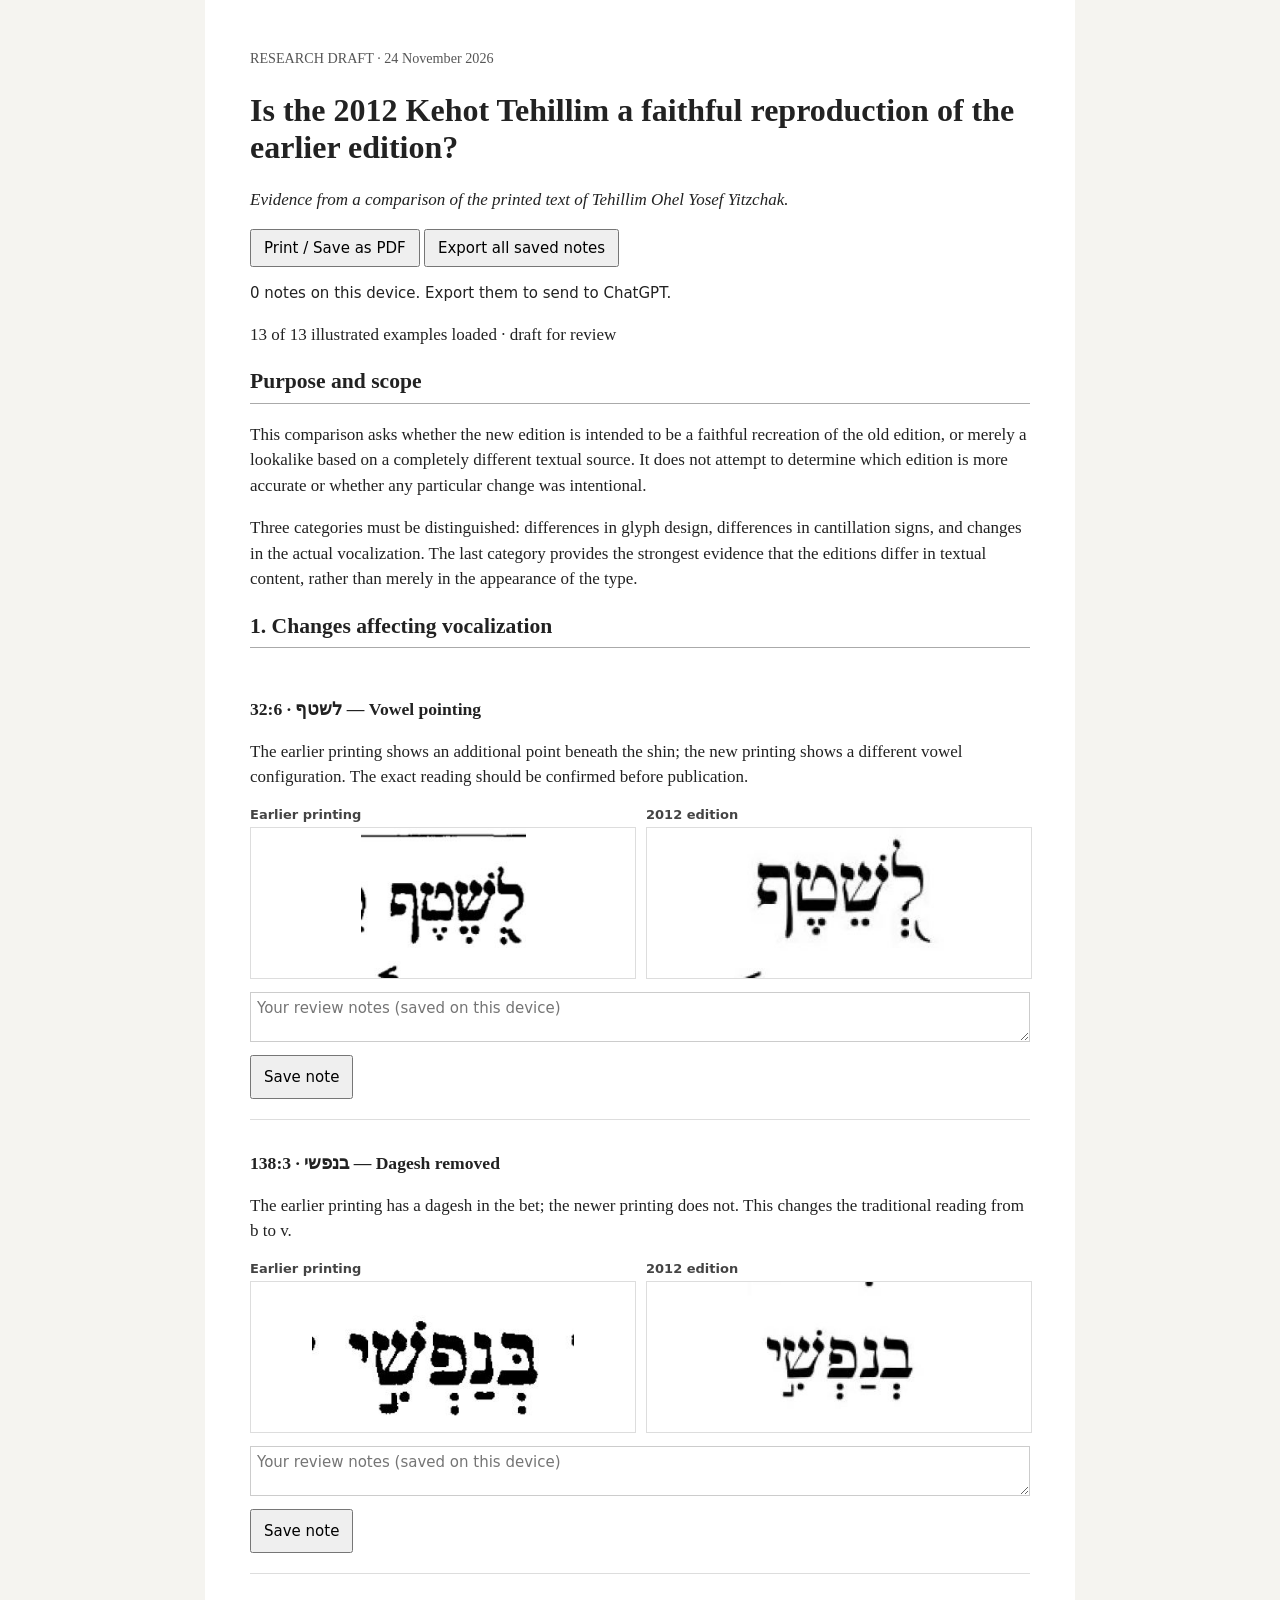
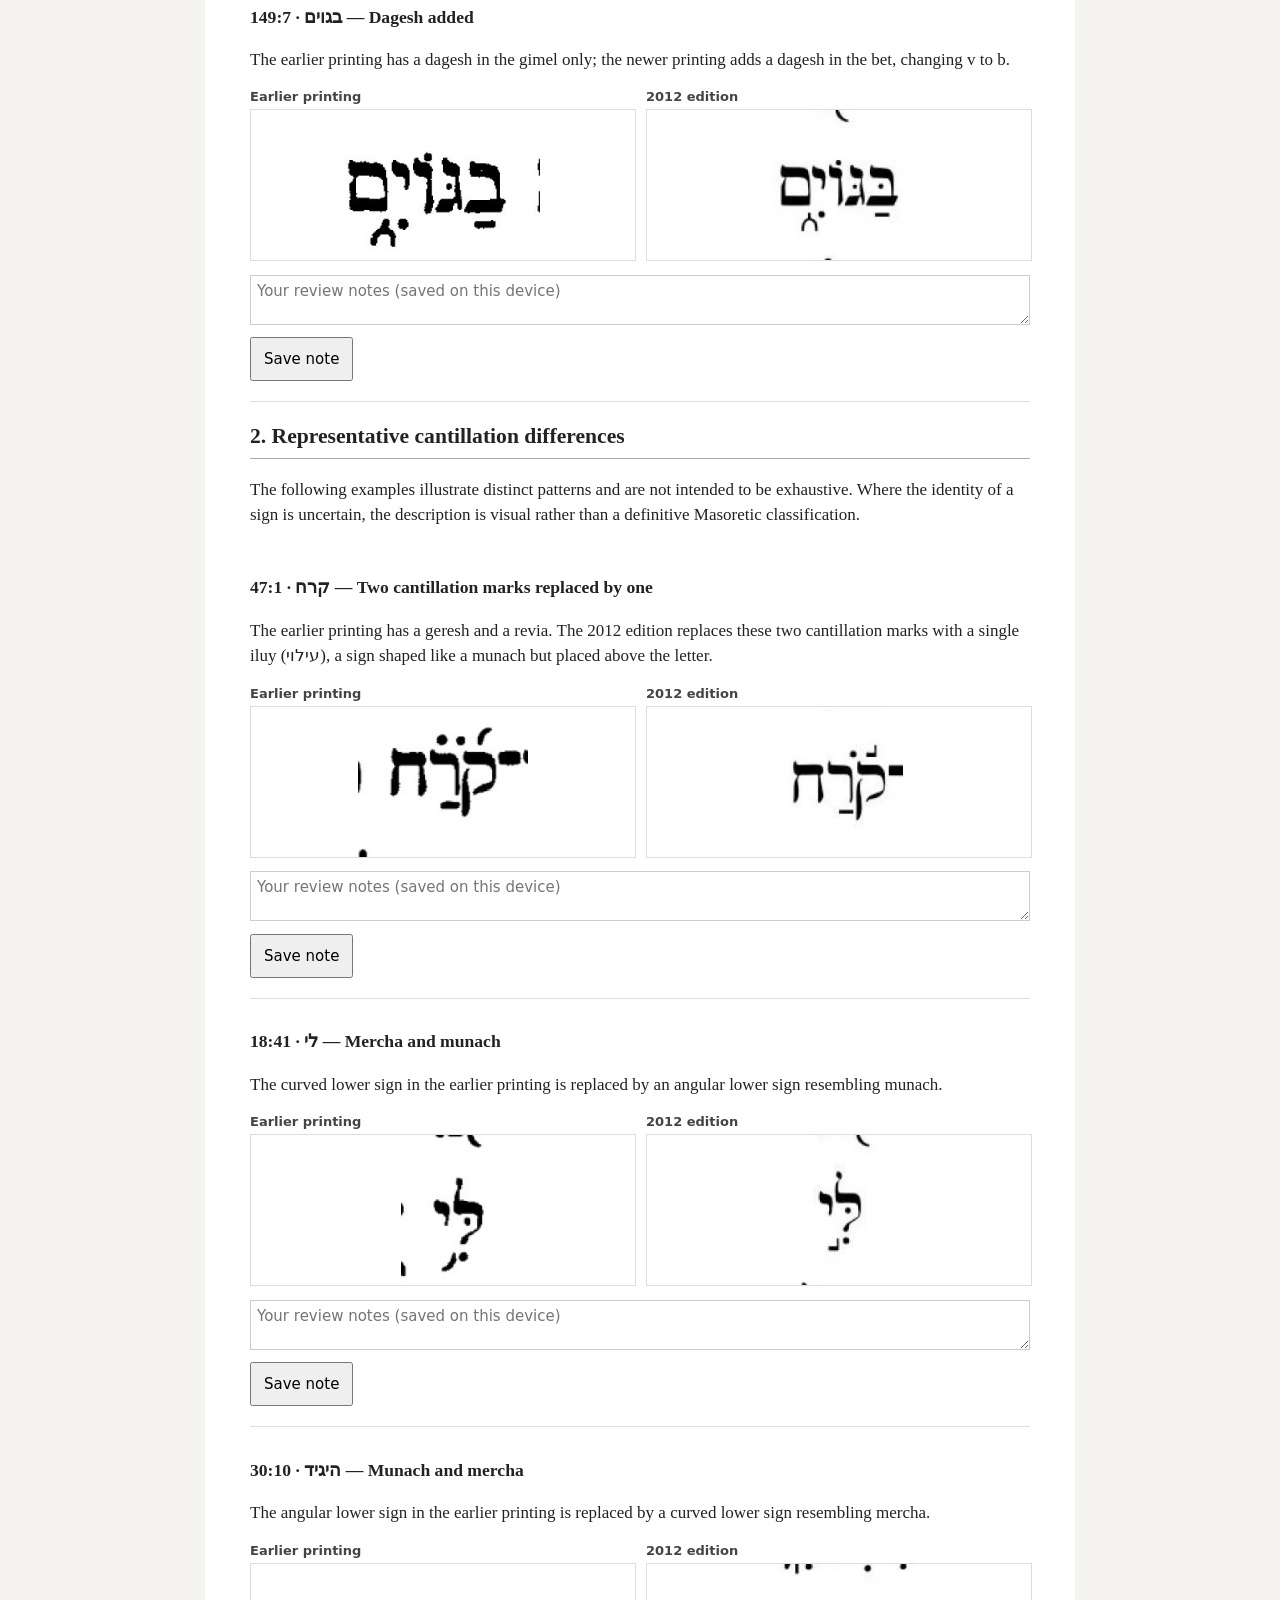
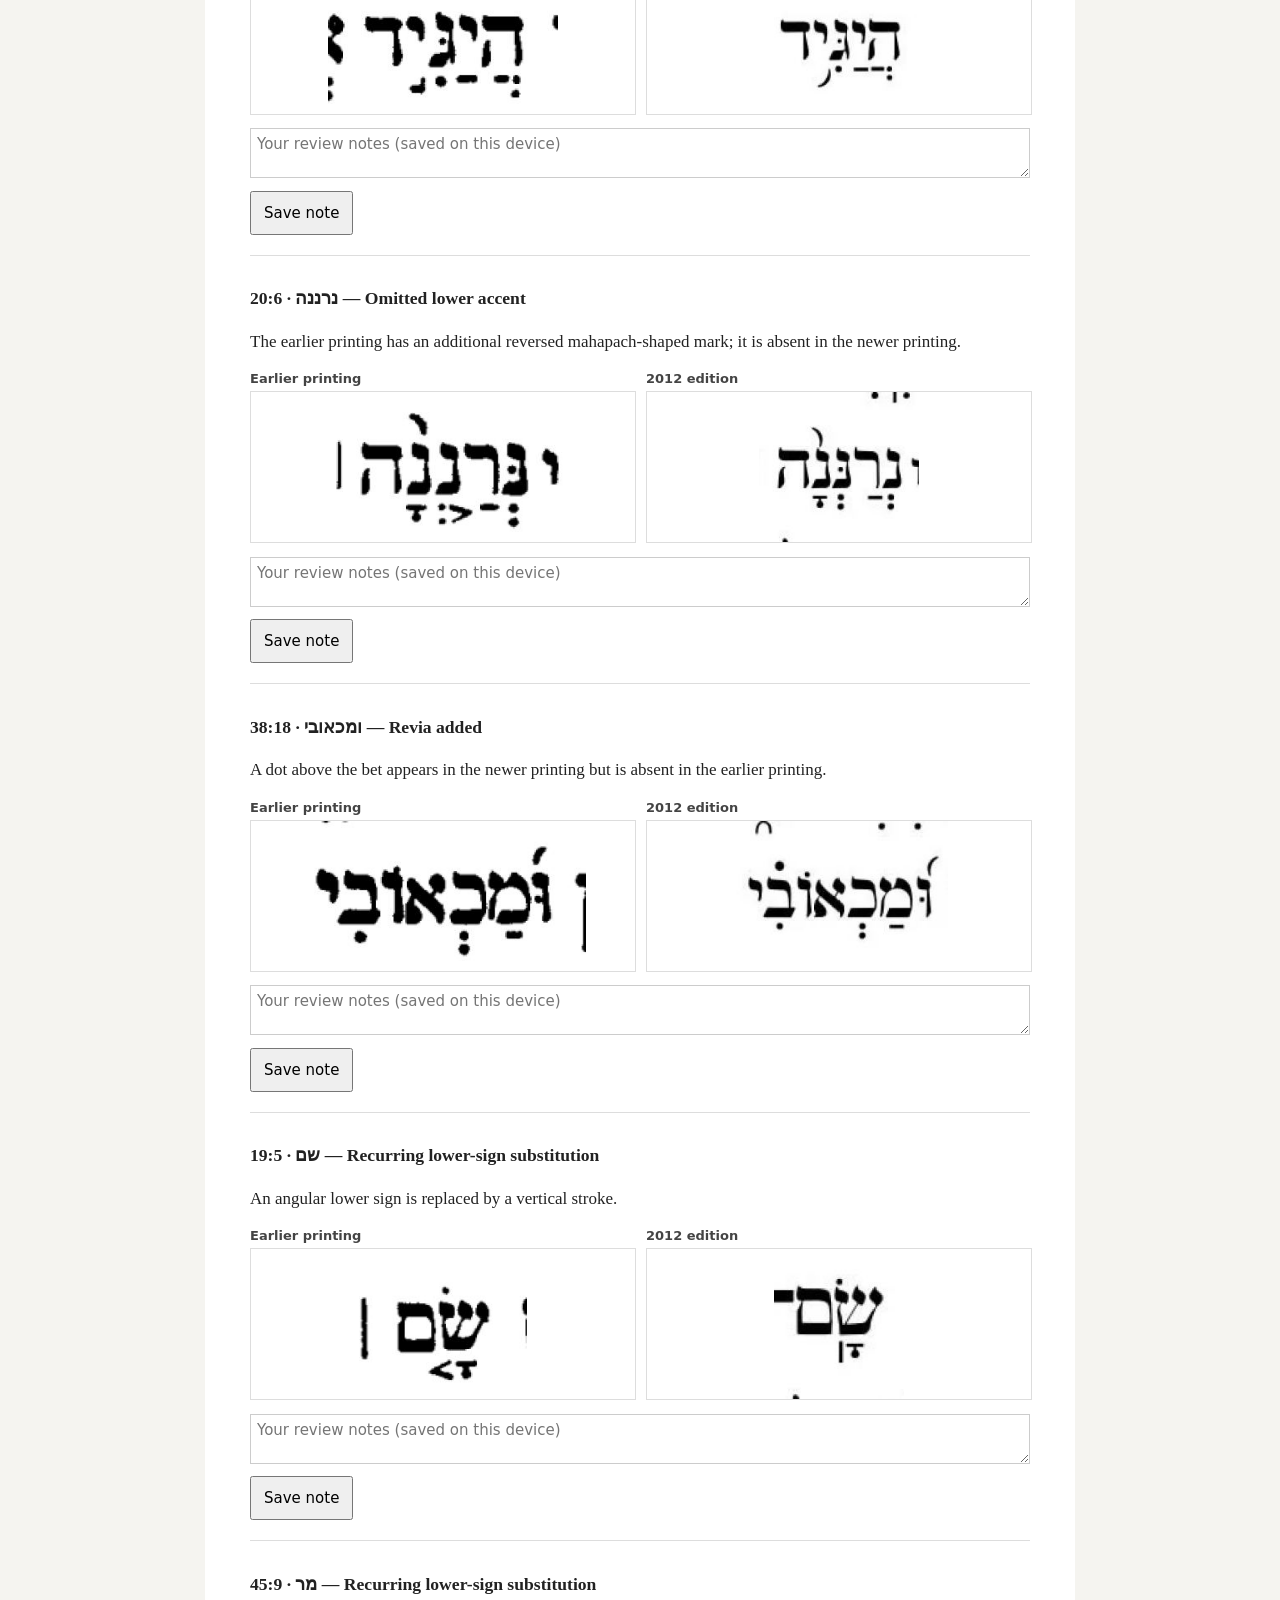
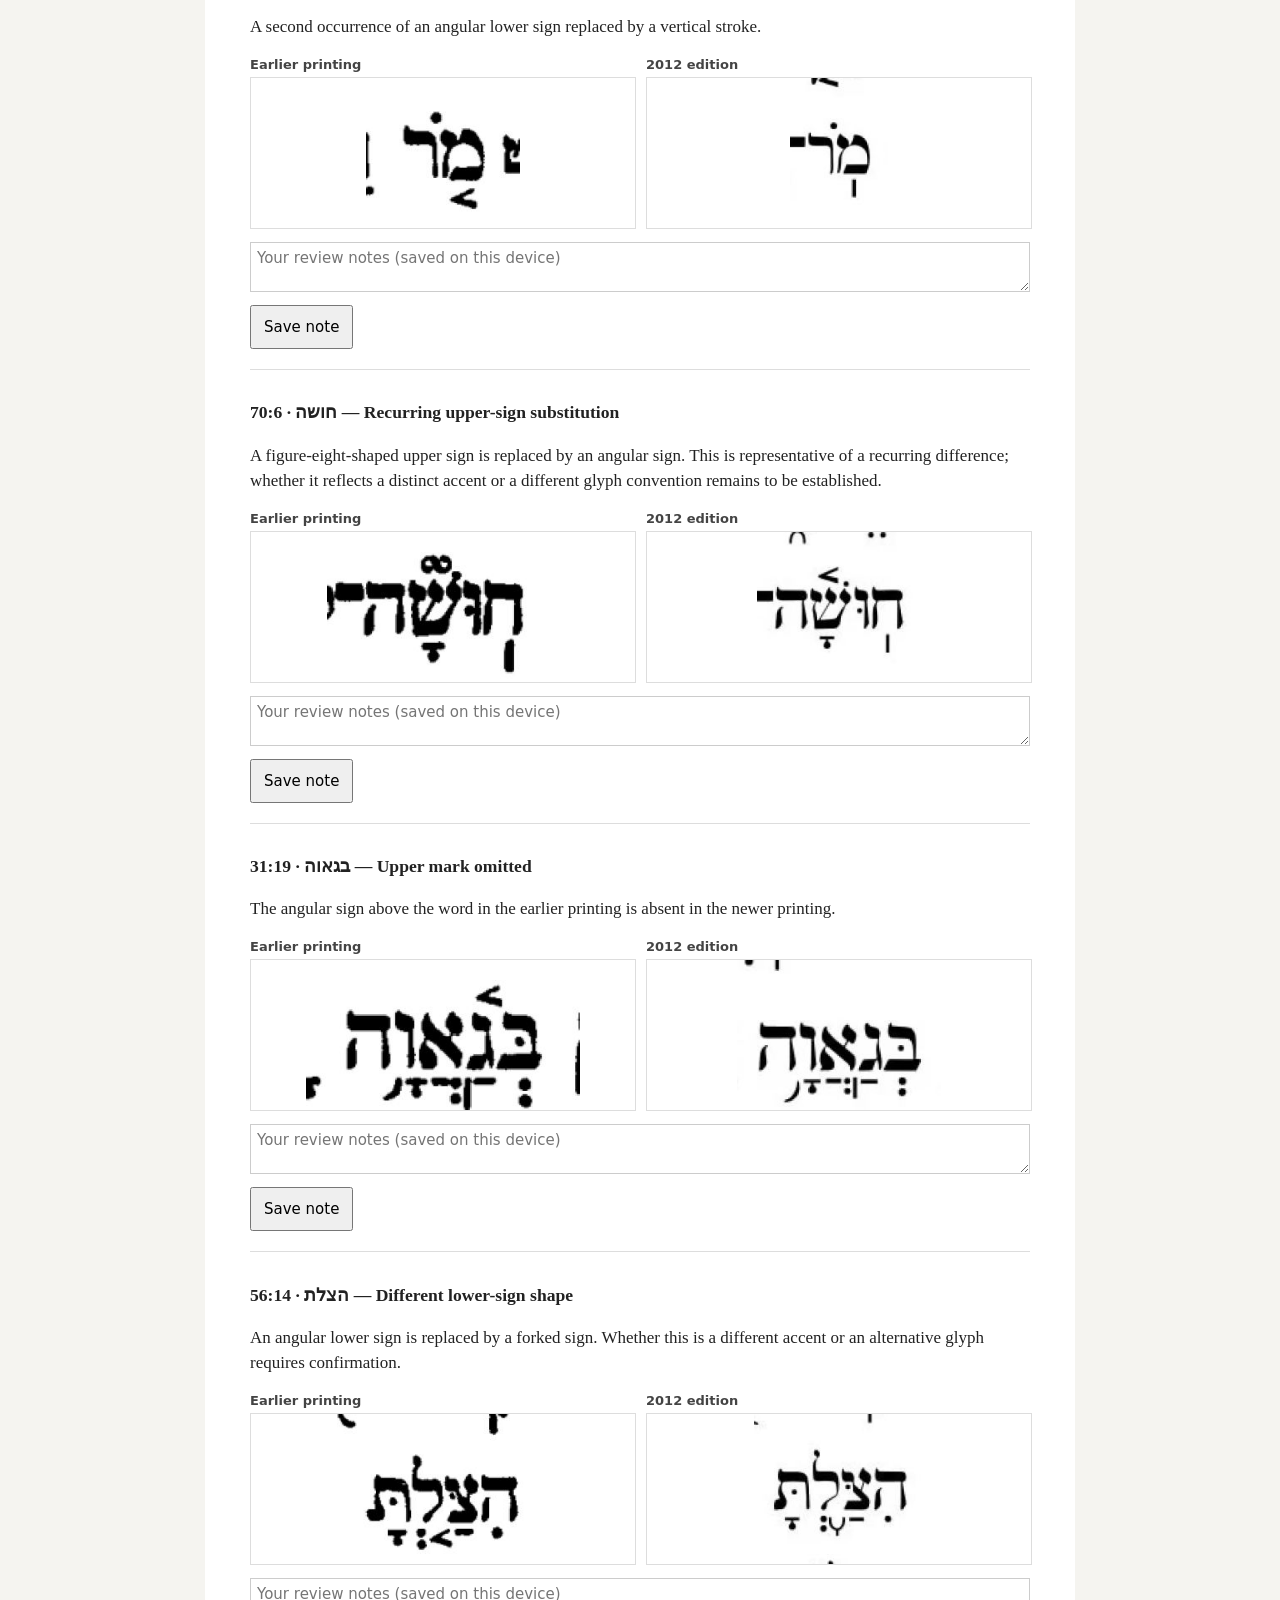
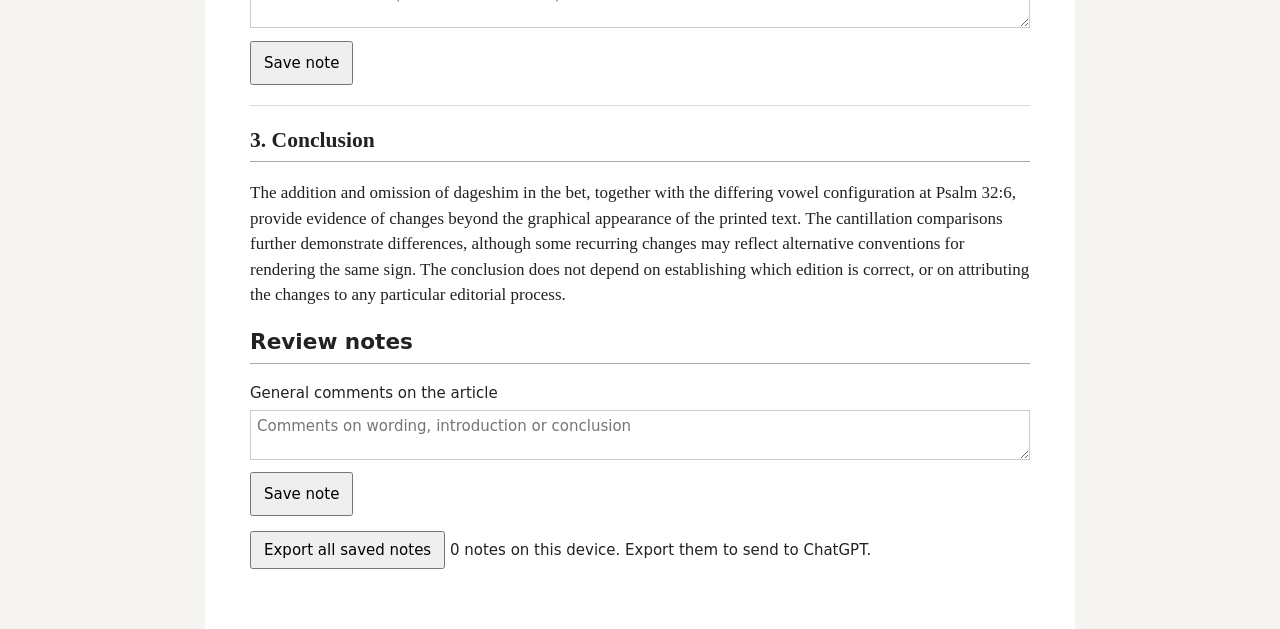
==== commit b3bb7f0c: "Revise research question to distinguish faithful recreation from a lookalike based on another textua" ====
--- a/edition-comparison-research.html
+++ b/edition-comparison-research.html
@@ -1 +1 @@
-<!DOCTYPE html><html lang="en"><head><meta charset="utf-8"><meta name="viewport" content="width=device-width,initial-scale=1"><title>Tehillim Ohel Yosef Yitzchak — comparison research draft</title><style>body{font:17px/1.5 Georgia,serif;color:#222;background:#f5f4f0;margin:0}main{max-width:780px;margin:auto;background:white;padding:clamp(16px,4vw,45px)}h1{font-size:2rem;line-height:1.15}h2{font-size:1.35rem;border-bottom:1px solid #aaa;padding-bottom:5px}h3{font-size:1.1rem;margin-bottom:4px}article{break-inside:avoid;border-bottom:1px solid #ddd;padding:12px 0 20px}.pair{display:grid;grid-template-columns:1fr 1fr;gap:12px}figure{margin:0;min-width:0}figcaption{font:600 13px system-ui;color:#444;margin-bottom:5px}img{width:100%;height:auto;max-height:150px;object-fit:contain;border:1px solid #ddd;cursor:zoom-in}small{color:#555}button{font:15px system-ui;padding:8px 12px}textarea{box-sizing:border-box;width:100%;font:15px system-ui;margin-top:6px;border:1px solid #ccc;padding:6px}dialog{width:90vw;max-width:900px}dialog img{max-height:none}.note-actions{display:flex;align-items:center;gap:10px;margin-top:5px;font:14px system-ui}.save-status{color:#346340}.note-actions button{min-height:44px}.review-controls{font:15px/1.5 system-ui} @media print{.review-controls,.note-actions,.source-record{display:none}body{background:white}main{padding:0}button,textarea,#status,dialog{display:none}article{break-inside:avoid}h2{break-after:avoid}}</style></head><body><main><small>RESEARCH DRAFT · 24 November 2026</small><h1>Is the 2012 Kehot Tehillim a faithful reproduction of the earlier edition?</h1><p><i>Evidence from a comparison of the printed text of Tehillim Ohel Yosef Yitzchak.</i></p><button onclick="print()">Print / Save as PDF</button> <button id="export">Export all saved notes</button><p class="review-controls" id="note-count"></p><p id="status">Loading original photographs…</p><h2>Purpose and scope</h2><p>This comparison asks whether the 2012 Kehot edition preserves the vocalized Hebrew text of the earlier printing. It does not attempt to determine which edition is more accurate or whether any particular change was intentional.</p><p>Three categories must be distinguished: differences in glyph design, differences in cantillation signs, and changes in the actual vocalization. The last category provides the strongest evidence that the editions differ in textual content, rather than merely in the appearance of the type.</p><h2>1. Changes affecting vocalization</h2><div id="primary"></div><h2>2. Representative cantillation differences</h2><p>The following examples illustrate distinct patterns and are not intended to be exhaustive. Where the identity of a sign is uncertain, the description is visual rather than a definitive Masoretic classification.</p><div id="secondary"></div><h2>3. Conclusion</h2><p>The addition and omission of dageshim in the bet, together with the differing vowel configuration at Psalm 32:6, provide evidence of changes beyond the graphical appearance of the printed text. The cantillation comparisons further demonstrate differences, although some recurring changes may reflect alternative conventions for rendering the same sign. The conclusion does not depend on establishing which edition is correct, or on attributing the changes to any particular editorial process.</p><section class="review-controls"><h2>Review notes</h2><label for="general-note">General comments on the article</label><textarea id="general-note" data-id="general" placeholder="Comments on wording, introduction or conclusion"></textarea><div class="note-actions"><button type="button" data-save="general">Save note</button><span class="save-status" aria-live="polite"></span></div><p><button id="export-bottom">Export all saved notes</button> <span id="note-count-bottom"></span></p></section></main><dialog id="zoom"><button onclick="this.parentElement.close()">Close</button><img id="big"></dialog><script>const examples=[["s16078-dot_below","32:6","לשטף","Vowel pointing","The earlier printing shows an additional point beneath the shin; the new printing shows a different vowel configuration. The exact reading should be confirmed before publication."],["s81910-dot_inside","138:3","בנפשי","Dagesh removed","The earlier printing has a dagesh in the bet; the newer printing does not. This changes the traditional reading from b to v."],["s87691-dot_inside","149:7","בגוים","Dagesh added","The earlier printing has a dagesh in the gimel only; the newer printing adds a dagesh in the bet, changing v to b."],["s26169-revia","47:1","קרח","Two cantillation marks replaced by one","The earlier printing has a geresh and a revia. The 2012 edition replaces these two cantillation marks with a single iluy (עילוי), a sign shaped like a munach but placed above the letter."],["s8398-merkha","18:41","לי","Mercha and munach","The curved lower sign in the earlier printing is replaced by an angular lower sign resembling munach."],["s14731-munah","30:10","היגיד","Munach and mercha","The angular lower sign in the earlier printing is replaced by a curved lower sign resembling mercha."],["s9470-mahapakh","20:6","נרננה","Omitted lower accent","The earlier printing has an additional reversed mahapach-shaped mark; it is absent in the newer printing."],["s21198-revia","38:18","ומכאובי","Revia added","A dot above the bet appears in the newer printing but is absent in the earlier printing."],["s8929-mahapakh","19:5","שם","Recurring lower-sign substitution","An angular lower sign is replaced by a vertical stroke."],["s25346-mahapakh","45:9","מר","Recurring lower-sign substitution","A second occurrence of an angular lower sign replaced by a vertical stroke."],["s39653-zinor","70:6","חושה","Recurring upper-sign substitution","A figure-eight-shaped upper sign is replaced by an angular sign. This is representative of a recurring difference; whether it reflects a distinct accent or a different glyph convention remains to be established."],["s15562-ole","31:19","בגאוה","Upper mark omitted","The angular sign above the word in the earlier printing is absent in the newer printing."],["s31508-mahapakh","56:14","הצלת","Different lower-sign shape","An angular lower sign is replaced by a forked sign. Whether this is a different accent or an alternative glyph requires confirmation."]];const $=x=>document.getElementById(x);let notes={};try{notes=JSON.parse(localStorage.getItem('tehillim-research-notes-v1')||'{}')||{}}catch(e){};function countNotes(){let n=Object.values(notes).filter(v=>String(v).trim()).length;for(let id of ['note-count','note-count-bottom'])$(id).textContent=n+' note'+(n===1?'':'s')+' on this device. Export them to send to ChatGPT.'}function saveNote(t,explicit=false){let id=t.dataset.id;notes[id]=t.value;let status=t.nextElementSibling?.querySelector('.save-status');try{localStorage.setItem('tehillim-research-notes-v1',JSON.stringify(notes));if(status)status.textContent=explicit?'Saved ✓':'Autosaved ✓'}catch(e){if(status)status.textContent='Unable to save locally — export notes instead.'}countNotes()}$('general-note').value=notes.general||'';if(notes.general)$('general-note').nextElementSibling.querySelector('.save-status').textContent='Saved on this device';countNotes();const get=async p=>{const r=await fetch(p);if(!r.ok)throw Error(p);return r.json()};const E=s=>String(s??'').replace(/[&<>"']/g,c=>({'&':'&amp;','<':'&lt;','>':'&gt;','"':'&quot;',"'":'&#39;'}[c]));(async()=>{try{let map=new Map();let files=['research-photos-early.json','research-photos-middle.json','research-photos-late.json'];let results=await Promise.allSettled(files.map(async p=>{for(let i=0;i<3;i++){try{return await get(p+'?v=2&attempt='+i)}catch(e){if(i===2)throw e;await new Promise(resolve=>setTimeout(resolve,500*(i+1)))}}}));for(const result of results){if(result.status==='fulfilled')for(const [id,x] of Object.entries(result.value))map.set(id,x)}examples.forEach(([id,ref,word,title,desc],i)=>{let x=map.get(id),a=document.createElement('article');a.innerHTML='<h3>'+E(ref)+' · <span lang="he" dir="rtl">'+E(word)+'</span> — '+E(title)+'</h3><p>'+E(desc)+'</p><div class="pair">'+[['scan','Earlier printing'],['ned','2012 edition']].map(([k,l])=>'<figure><figcaption>'+l+'</figcaption>'+(x?.[k]?'<img src="'+E(x[k])+'" alt="'+l+' '+ref+'">':'Image unavailable')+'</figure>').join('')+'</div><textarea data-id="'+E(id)+'" placeholder="Your review notes (saved on this device)">'+E(notes[id]||'')+'</textarea><div class="note-actions"><button type="button" data-save="'+E(id)+'">Save note</button><span class="save-status" aria-live="polite">'+(notes[id]?'Saved on this device':'')+'</span></div>';$(i<3?'primary':'secondary').append(a)});$('status').textContent=examples.filter(x=>map.has(x[0])).length+' of '+examples.length+' illustrated examples loaded · draft for review'+(examples.some(x=>!map.has(x[0]))?' — reload to retry missing photographs':'')}catch(e){$('status').textContent='Could not load photographs: '+e.message}})();document.addEventListener('input',e=>{if(e.target.matches('textarea[data-id]'))saveNote(e.target)});document.addEventListener('click',e=>{let b=e.target.closest('[data-save]');if(b){let t=[...document.querySelectorAll('textarea[data-id]')].find(x=>x.dataset.id===b.dataset.save);if(t)saveNote(t,true)}if(e.target.matches('figure img')){$('big').src=e.target.src;$('zoom').showModal()}});function exportNotes(){document.querySelectorAll('textarea[data-id]').forEach(t=>saveNote(t));let a=document.createElement('a');a.href=URL.createObjectURL(new Blob([JSON.stringify(notes,null,2)],{type:'application/json'}));a.download='tehillim-research-notes.json';a.click();setTimeout(()=>URL.revokeObjectURL(a.href),1000)}$('export').onclick=exportNotes;$('export-bottom').onclick=exportNotes;</script></body></html>+<!DOCTYPE html><html lang="en"><head><meta charset="utf-8"><meta name="viewport" content="width=device-width,initial-scale=1"><title>Tehillim Ohel Yosef Yitzchak — comparison research draft</title><style>body{font:17px/1.5 Georgia,serif;color:#222;background:#f5f4f0;margin:0}main{max-width:780px;margin:auto;background:white;padding:clamp(16px,4vw,45px)}h1{font-size:2rem;line-height:1.15}h2{font-size:1.35rem;border-bottom:1px solid #aaa;padding-bottom:5px}h3{font-size:1.1rem;margin-bottom:4px}article{break-inside:avoid;border-bottom:1px solid #ddd;padding:12px 0 20px}.pair{display:grid;grid-template-columns:1fr 1fr;gap:12px}figure{margin:0;min-width:0}figcaption{font:600 13px system-ui;color:#444;margin-bottom:5px}img{width:100%;height:auto;max-height:150px;object-fit:contain;border:1px solid #ddd;cursor:zoom-in}small{color:#555}button{font:15px system-ui;padding:8px 12px}textarea{box-sizing:border-box;width:100%;font:15px system-ui;margin-top:6px;border:1px solid #ccc;padding:6px}dialog{width:90vw;max-width:900px}dialog img{max-height:none}.note-actions{display:flex;align-items:center;gap:10px;margin-top:5px;font:14px system-ui}.save-status{color:#346340}.note-actions button{min-height:44px}.review-controls{font:15px/1.5 system-ui} @media print{.review-controls,.note-actions,.source-record{display:none}body{background:white}main{padding:0}button,textarea,#status,dialog{display:none}article{break-inside:avoid}h2{break-after:avoid}}</style></head><body><main><small>RESEARCH DRAFT · 24 November 2026</small><h1>Is the 2012 Kehot Tehillim a faithful reproduction of the earlier edition?</h1><p><i>Evidence from a comparison of the printed text of Tehillim Ohel Yosef Yitzchak.</i></p><button onclick="print()">Print / Save as PDF</button> <button id="export">Export all saved notes</button><p class="review-controls" id="note-count"></p><p id="status">Loading original photographs…</p><h2>Purpose and scope</h2><p>This comparison asks whether the new edition is intended to be a faithful recreation of the old edition, or merely a lookalike based on a completely different textual source. It does not attempt to determine which edition is more accurate or whether any particular change was intentional.</p><p>Three categories must be distinguished: differences in glyph design, differences in cantillation signs, and changes in the actual vocalization. The last category provides the strongest evidence that the editions differ in textual content, rather than merely in the appearance of the type.</p><h2>1. Changes affecting vocalization</h2><div id="primary"></div><h2>2. Representative cantillation differences</h2><p>The following examples illustrate distinct patterns and are not intended to be exhaustive. Where the identity of a sign is uncertain, the description is visual rather than a definitive Masoretic classification.</p><div id="secondary"></div><h2>3. Conclusion</h2><p>The addition and omission of dageshim in the bet, together with the differing vowel configuration at Psalm 32:6, provide evidence of changes beyond the graphical appearance of the printed text. The cantillation comparisons further demonstrate differences, although some recurring changes may reflect alternative conventions for rendering the same sign. The conclusion does not depend on establishing which edition is correct, or on attributing the changes to any particular editorial process.</p><section class="review-controls"><h2>Review notes</h2><label for="general-note">General comments on the article</label><textarea id="general-note" data-id="general" placeholder="Comments on wording, introduction or conclusion"></textarea><div class="note-actions"><button type="button" data-save="general">Save note</button><span class="save-status" aria-live="polite"></span></div><p><button id="export-bottom">Export all saved notes</button> <span id="note-count-bottom"></span></p></section></main><dialog id="zoom"><button onclick="this.parentElement.close()">Close</button><img id="big"></dialog><script>const examples=[["s16078-dot_below","32:6","לשטף","Vowel pointing","The earlier printing shows an additional point beneath the shin; the new printing shows a different vowel configuration. The exact reading should be confirmed before publication."],["s81910-dot_inside","138:3","בנפשי","Dagesh removed","The earlier printing has a dagesh in the bet; the newer printing does not. This changes the traditional reading from b to v."],["s87691-dot_inside","149:7","בגוים","Dagesh added","The earlier printing has a dagesh in the gimel only; the newer printing adds a dagesh in the bet, changing v to b."],["s26169-revia","47:1","קרח","Two cantillation marks replaced by one","The earlier printing has a geresh and a revia. The 2012 edition replaces these two cantillation marks with a single iluy (עילוי), a sign shaped like a munach but placed above the letter."],["s8398-merkha","18:41","לי","Mercha and munach","The curved lower sign in the earlier printing is replaced by an angular lower sign resembling munach."],["s14731-munah","30:10","היגיד","Munach and mercha","The angular lower sign in the earlier printing is replaced by a curved lower sign resembling mercha."],["s9470-mahapakh","20:6","נרננה","Omitted lower accent","The earlier printing has an additional reversed mahapach-shaped mark; it is absent in the newer printing."],["s21198-revia","38:18","ומכאובי","Revia added","A dot above the bet appears in the newer printing but is absent in the earlier printing."],["s8929-mahapakh","19:5","שם","Recurring lower-sign substitution","An angular lower sign is replaced by a vertical stroke."],["s25346-mahapakh","45:9","מר","Recurring lower-sign substitution","A second occurrence of an angular lower sign replaced by a vertical stroke."],["s39653-zinor","70:6","חושה","Recurring upper-sign substitution","A figure-eight-shaped upper sign is replaced by an angular sign. This is representative of a recurring difference; whether it reflects a distinct accent or a different glyph convention remains to be established."],["s15562-ole","31:19","בגאוה","Upper mark omitted","The angular sign above the word in the earlier printing is absent in the newer printing."],["s31508-mahapakh","56:14","הצלת","Different lower-sign shape","An angular lower sign is replaced by a forked sign. Whether this is a different accent or an alternative glyph requires confirmation."]];const $=x=>document.getElementById(x);let notes={};try{notes=JSON.parse(localStorage.getItem('tehillim-research-notes-v1')||'{}')||{}}catch(e){};function countNotes(){let n=Object.values(notes).filter(v=>String(v).trim()).length;for(let id of ['note-count','note-count-bottom'])$(id).textContent=n+' note'+(n===1?'':'s')+' on this device. Export them to send to ChatGPT.'}function saveNote(t,explicit=false){let id=t.dataset.id;notes[id]=t.value;let status=t.nextElementSibling?.querySelector('.save-status');try{localStorage.setItem('tehillim-research-notes-v1',JSON.stringify(notes));if(status)status.textContent=explicit?'Saved ✓':'Autosaved ✓'}catch(e){if(status)status.textContent='Unable to save locally — export notes instead.'}countNotes()}$('general-note').value=notes.general||'';if(notes.general)$('general-note').nextElementSibling.querySelector('.save-status').textContent='Saved on this device';countNotes();const get=async p=>{const r=await fetch(p);if(!r.ok)throw Error(p);return r.json()};const E=s=>String(s??'').replace(/[&<>"']/g,c=>({'&':'&amp;','<':'&lt;','>':'&gt;','"':'&quot;',"'":'&#39;'}[c]));(async()=>{try{let map=new Map();let files=['research-photos-early.json','research-photos-middle.json','research-photos-late.json'];let results=await Promise.allSettled(files.map(async p=>{for(let i=0;i<3;i++){try{return await get(p+'?v=2&attempt='+i)}catch(e){if(i===2)throw e;await new Promise(resolve=>setTimeout(resolve,500*(i+1)))}}}));for(const result of results){if(result.status==='fulfilled')for(const [id,x] of Object.entries(result.value))map.set(id,x)}examples.forEach(([id,ref,word,title,desc],i)=>{let x=map.get(id),a=document.createElement('article');a.innerHTML='<h3>'+E(ref)+' · <span lang="he" dir="rtl">'+E(word)+'</span> — '+E(title)+'</h3><p>'+E(desc)+'</p><div class="pair">'+[['scan','Earlier printing'],['ned','2012 edition']].map(([k,l])=>'<figure><figcaption>'+l+'</figcaption>'+(x?.[k]?'<img src="'+E(x[k])+'" alt="'+l+' '+ref+'">':'Image unavailable')+'</figure>').join('')+'</div><textarea data-id="'+E(id)+'" placeholder="Your review notes (saved on this device)">'+E(notes[id]||'')+'</textarea><div class="note-actions"><button type="button" data-save="'+E(id)+'">Save note</button><span class="save-status" aria-live="polite">'+(notes[id]?'Saved on this device':'')+'</span></div>';$(i<3?'primary':'secondary').append(a)});$('status').textContent=examples.filter(x=>map.has(x[0])).length+' of '+examples.length+' illustrated examples loaded · draft for review'+(examples.some(x=>!map.has(x[0]))?' — reload to retry missing photographs':'')}catch(e){$('status').textContent='Could not load photographs: '+e.message}})();document.addEventListener('input',e=>{if(e.target.matches('textarea[data-id]'))saveNote(e.target)});document.addEventListener('click',e=>{let b=e.target.closest('[data-save]');if(b){let t=[...document.querySelectorAll('textarea[data-id]')].find(x=>x.dataset.id===b.dataset.save);if(t)saveNote(t,true)}if(e.target.matches('figure img')){$('big').src=e.target.src;$('zoom').showModal()}});function exportNotes(){document.querySelectorAll('textarea[data-id]').forEach(t=>saveNote(t));let a=document.createElement('a');a.href=URL.createObjectURL(new Blob([JSON.stringify(notes,null,2)],{type:'application/json'}));a.download='tehillim-research-notes.json';a.click();setTimeout(()=>URL.revokeObjectURL(a.href),1000)}$('export').onclick=exportNotes;$('export-bottom').onclick=exportNotes;</script></body></html>
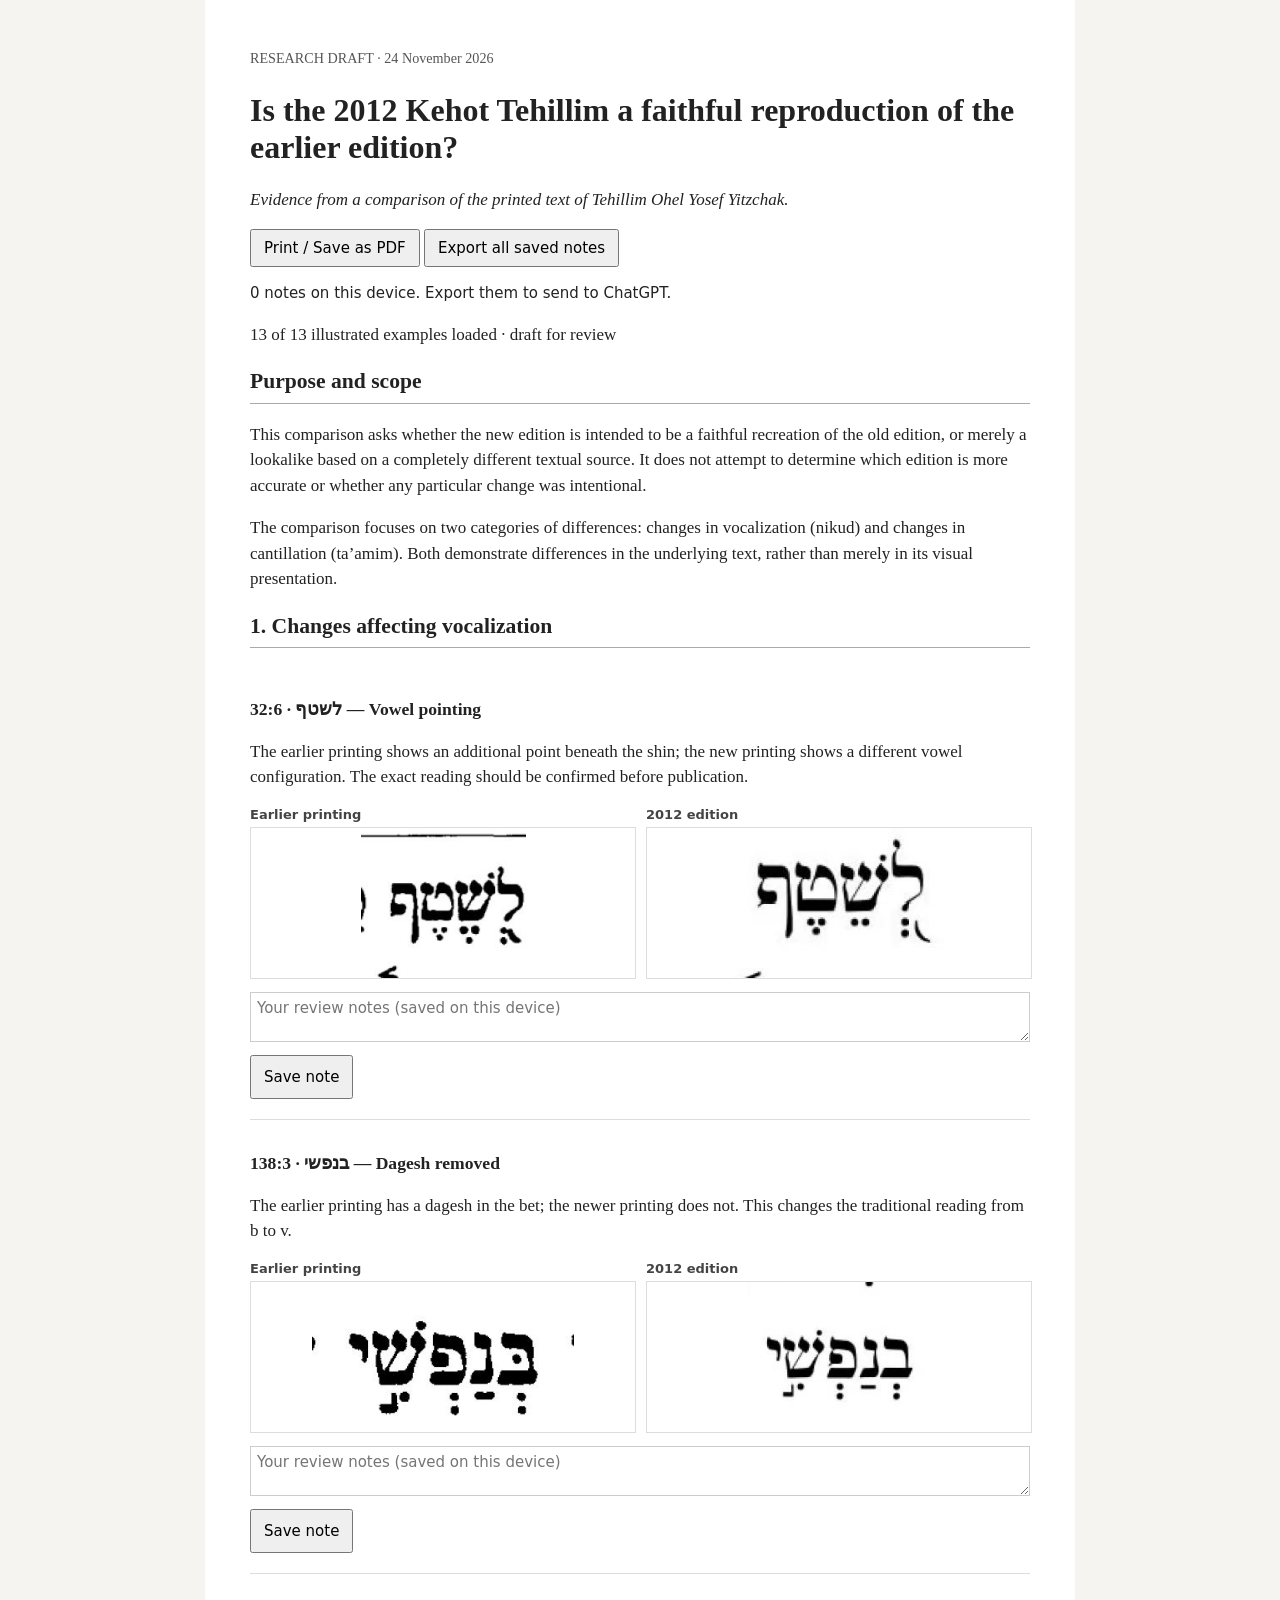
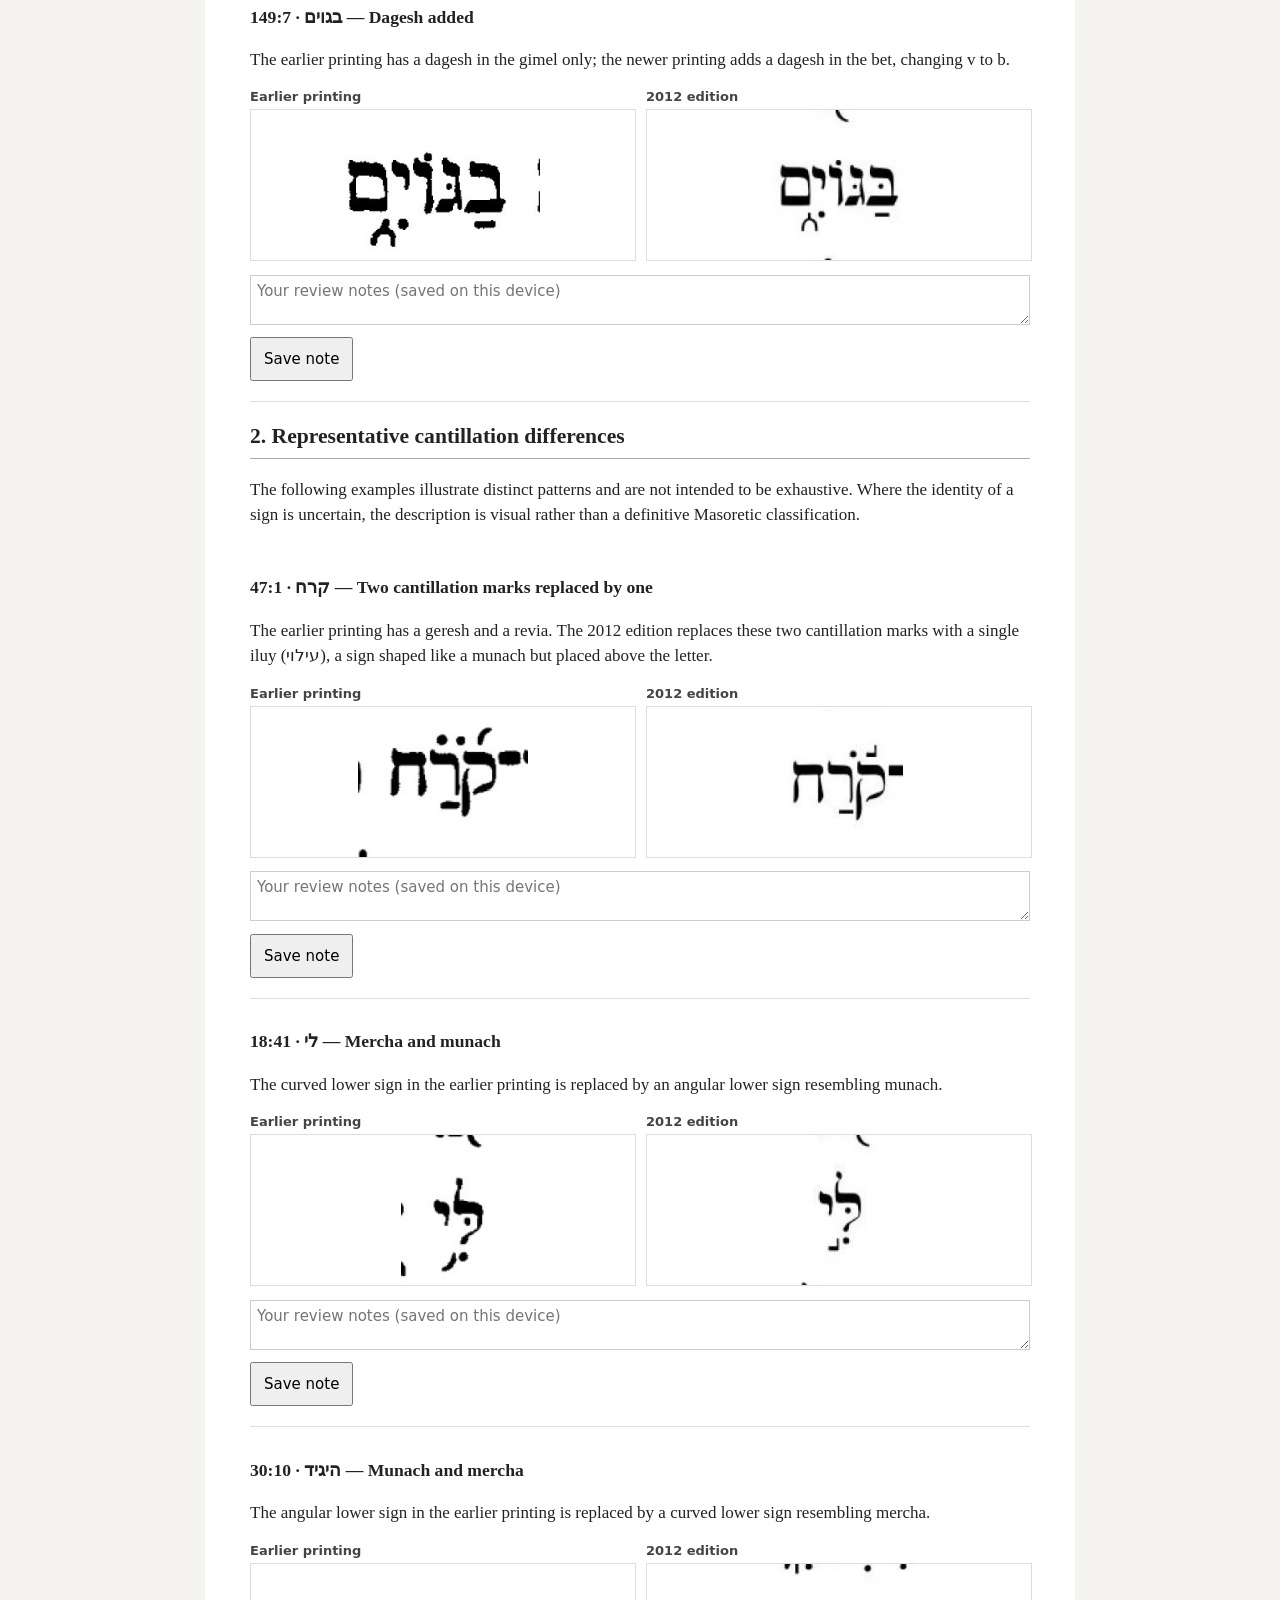
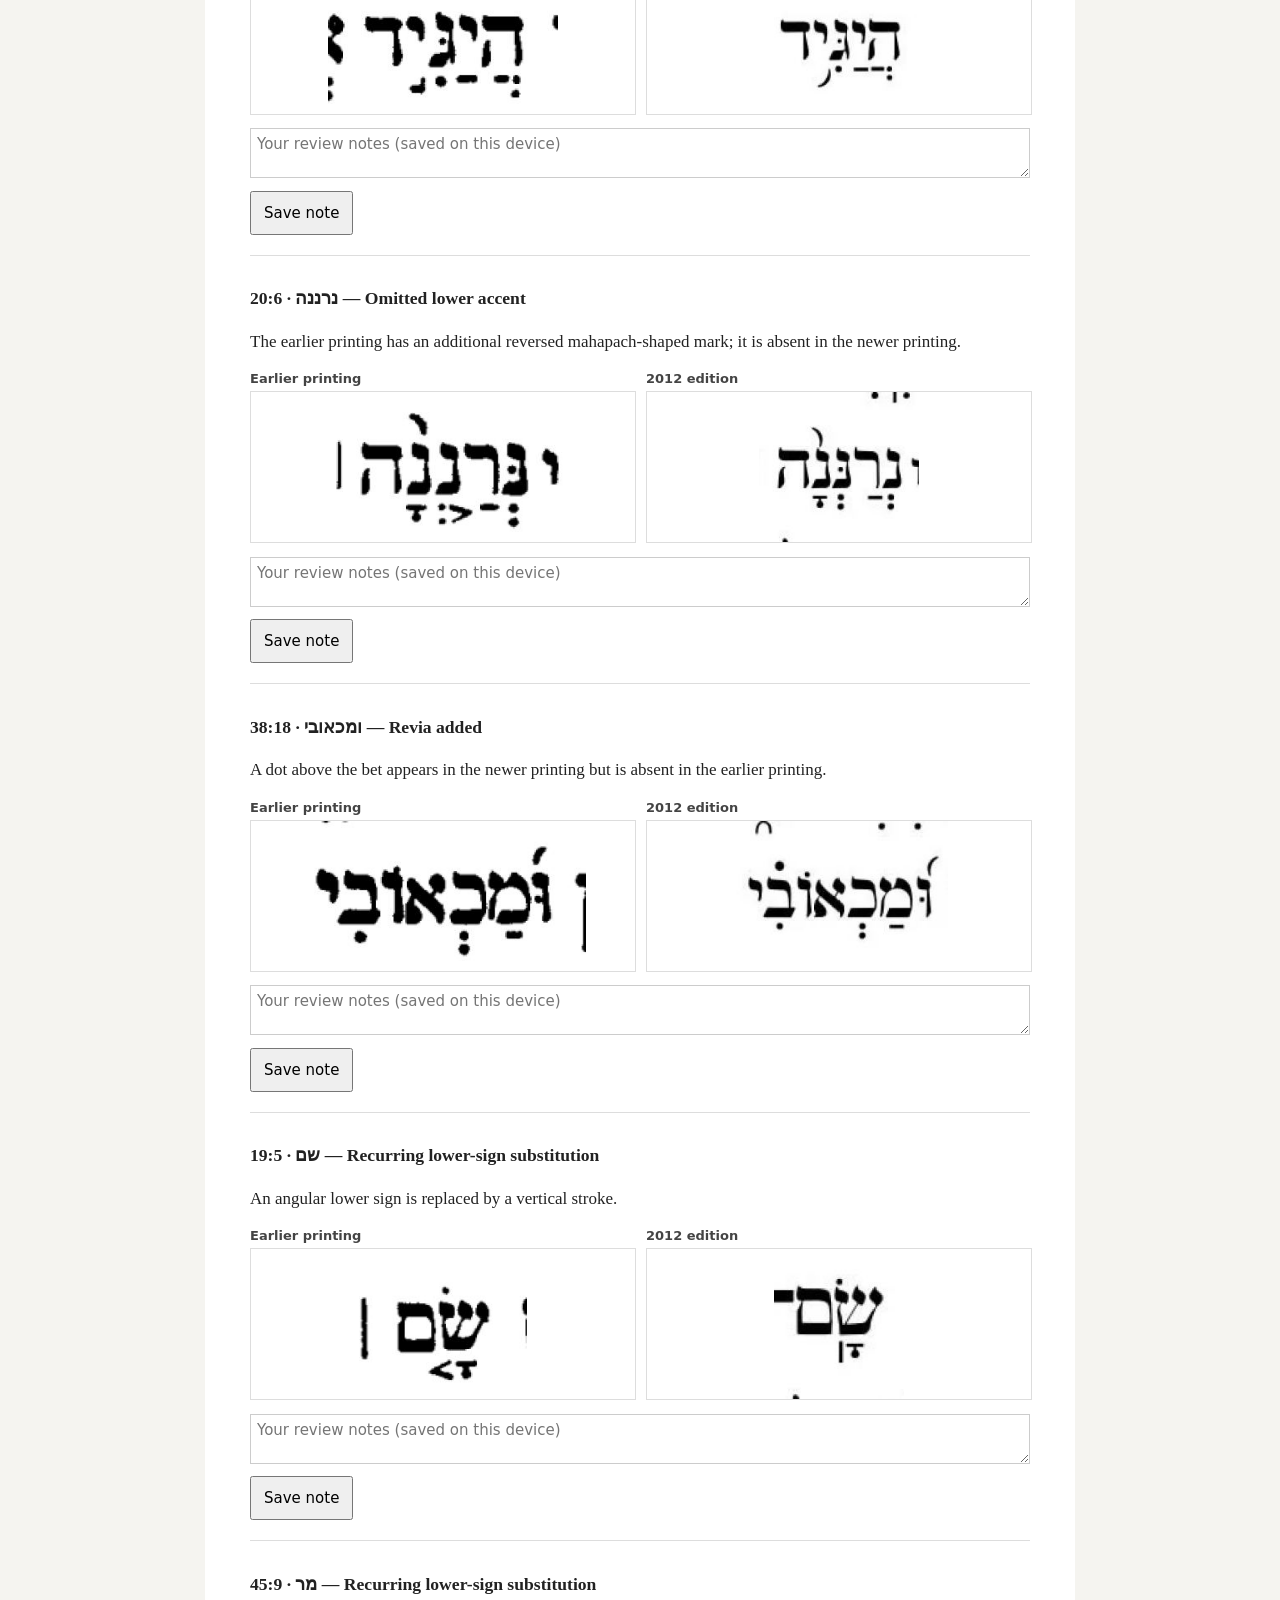
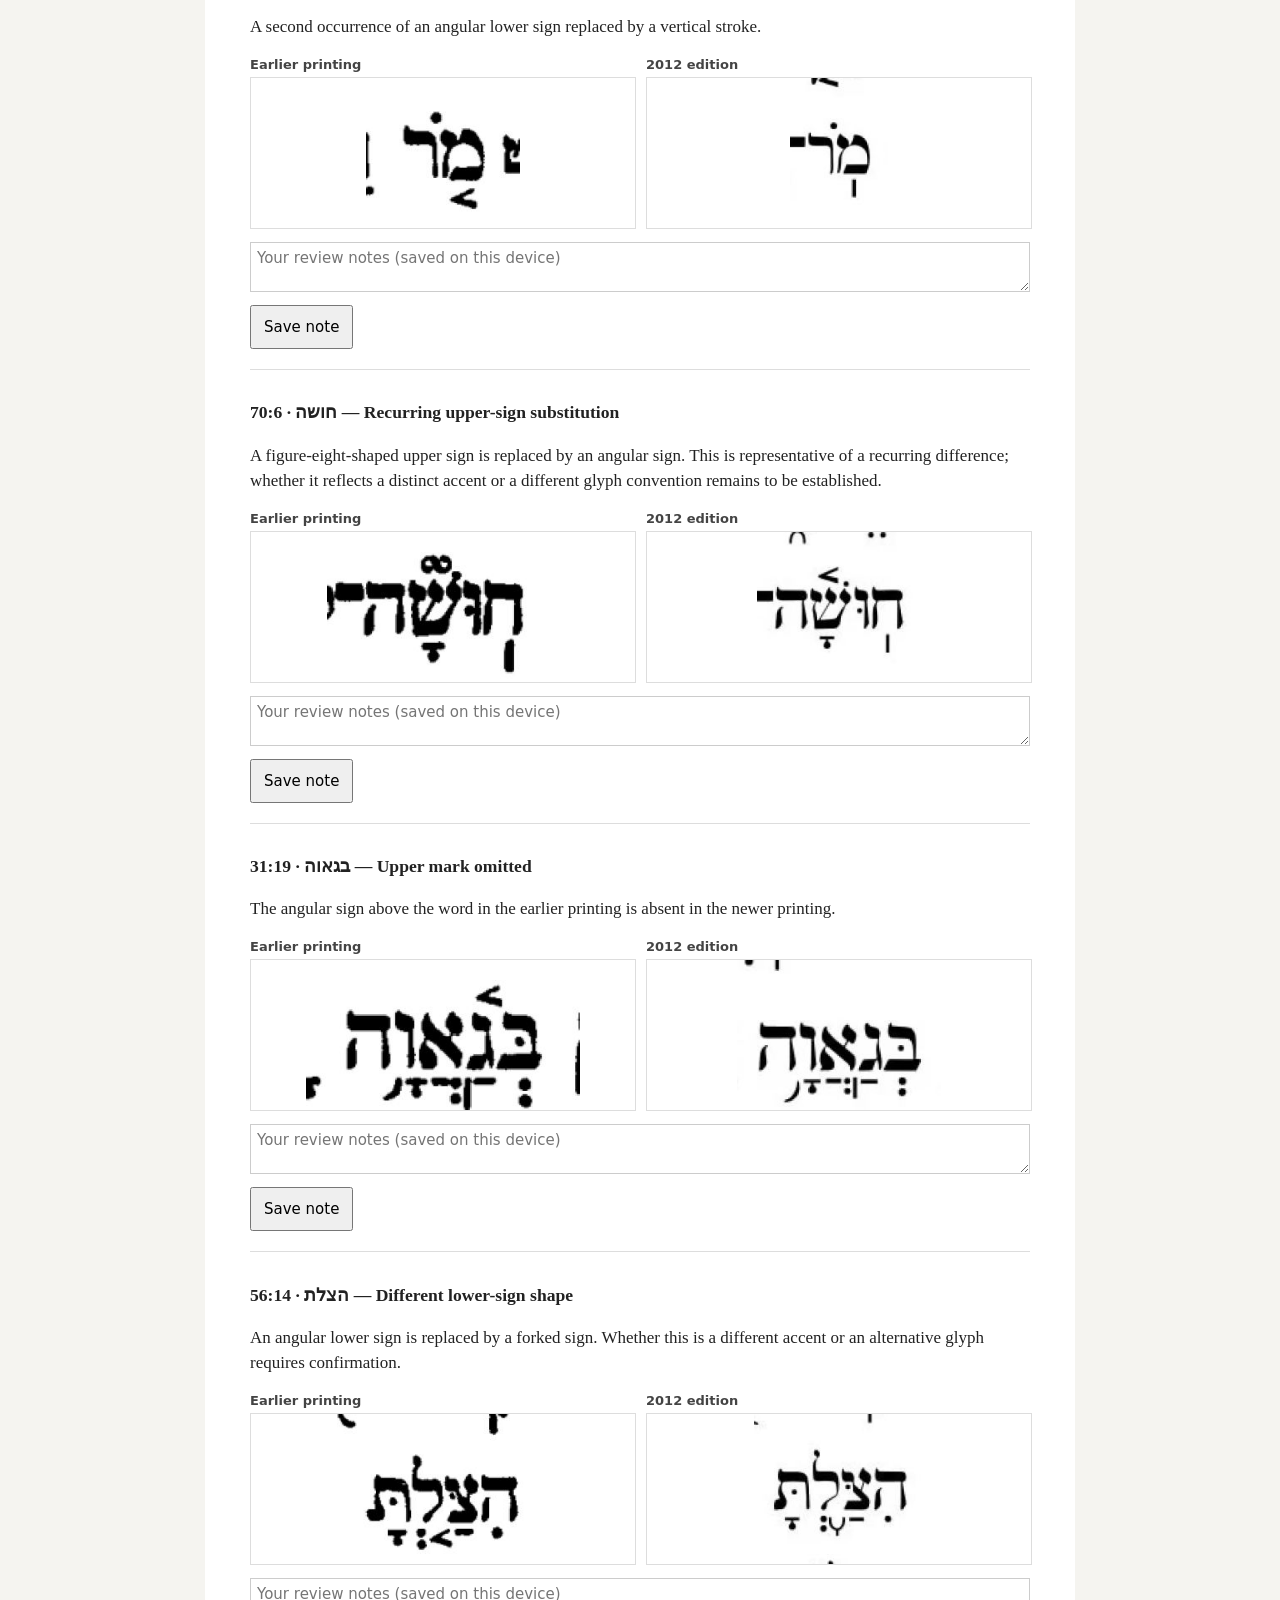
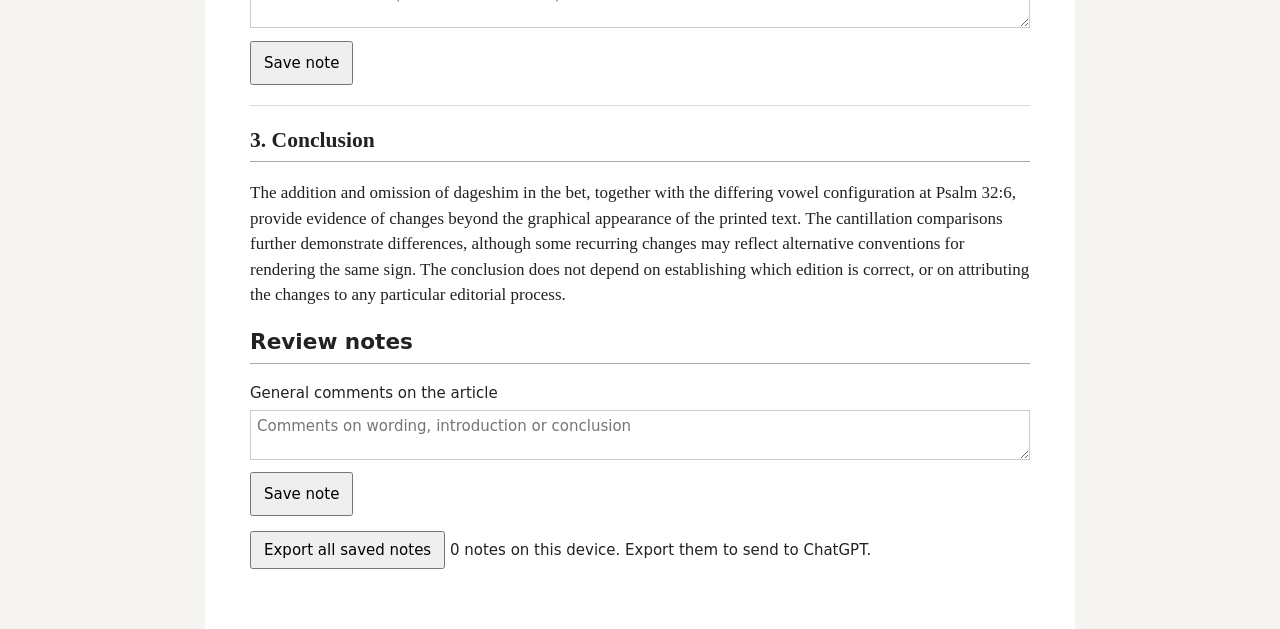
==== commit cfaca5af: "Simplify introduction to vocalization and cantillation differences" ====
--- a/edition-comparison-research.html
+++ b/edition-comparison-research.html
@@ -1 +1 @@
-<!DOCTYPE html><html lang="en"><head><meta charset="utf-8"><meta name="viewport" content="width=device-width,initial-scale=1"><title>Tehillim Ohel Yosef Yitzchak — comparison research draft</title><style>body{font:17px/1.5 Georgia,serif;color:#222;background:#f5f4f0;margin:0}main{max-width:780px;margin:auto;background:white;padding:clamp(16px,4vw,45px)}h1{font-size:2rem;line-height:1.15}h2{font-size:1.35rem;border-bottom:1px solid #aaa;padding-bottom:5px}h3{font-size:1.1rem;margin-bottom:4px}article{break-inside:avoid;border-bottom:1px solid #ddd;padding:12px 0 20px}.pair{display:grid;grid-template-columns:1fr 1fr;gap:12px}figure{margin:0;min-width:0}figcaption{font:600 13px system-ui;color:#444;margin-bottom:5px}img{width:100%;height:auto;max-height:150px;object-fit:contain;border:1px solid #ddd;cursor:zoom-in}small{color:#555}button{font:15px system-ui;padding:8px 12px}textarea{box-sizing:border-box;width:100%;font:15px system-ui;margin-top:6px;border:1px solid #ccc;padding:6px}dialog{width:90vw;max-width:900px}dialog img{max-height:none}.note-actions{display:flex;align-items:center;gap:10px;margin-top:5px;font:14px system-ui}.save-status{color:#346340}.note-actions button{min-height:44px}.review-controls{font:15px/1.5 system-ui} @media print{.review-controls,.note-actions,.source-record{display:none}body{background:white}main{padding:0}button,textarea,#status,dialog{display:none}article{break-inside:avoid}h2{break-after:avoid}}</style></head><body><main><small>RESEARCH DRAFT · 24 November 2026</small><h1>Is the 2012 Kehot Tehillim a faithful reproduction of the earlier edition?</h1><p><i>Evidence from a comparison of the printed text of Tehillim Ohel Yosef Yitzchak.</i></p><button onclick="print()">Print / Save as PDF</button> <button id="export">Export all saved notes</button><p class="review-controls" id="note-count"></p><p id="status">Loading original photographs…</p><h2>Purpose and scope</h2><p>This comparison asks whether the new edition is intended to be a faithful recreation of the old edition, or merely a lookalike based on a completely different textual source. It does not attempt to determine which edition is more accurate or whether any particular change was intentional.</p><p>Three categories must be distinguished: differences in glyph design, differences in cantillation signs, and changes in the actual vocalization. The last category provides the strongest evidence that the editions differ in textual content, rather than merely in the appearance of the type.</p><h2>1. Changes affecting vocalization</h2><div id="primary"></div><h2>2. Representative cantillation differences</h2><p>The following examples illustrate distinct patterns and are not intended to be exhaustive. Where the identity of a sign is uncertain, the description is visual rather than a definitive Masoretic classification.</p><div id="secondary"></div><h2>3. Conclusion</h2><p>The addition and omission of dageshim in the bet, together with the differing vowel configuration at Psalm 32:6, provide evidence of changes beyond the graphical appearance of the printed text. The cantillation comparisons further demonstrate differences, although some recurring changes may reflect alternative conventions for rendering the same sign. The conclusion does not depend on establishing which edition is correct, or on attributing the changes to any particular editorial process.</p><section class="review-controls"><h2>Review notes</h2><label for="general-note">General comments on the article</label><textarea id="general-note" data-id="general" placeholder="Comments on wording, introduction or conclusion"></textarea><div class="note-actions"><button type="button" data-save="general">Save note</button><span class="save-status" aria-live="polite"></span></div><p><button id="export-bottom">Export all saved notes</button> <span id="note-count-bottom"></span></p></section></main><dialog id="zoom"><button onclick="this.parentElement.close()">Close</button><img id="big"></dialog><script>const examples=[["s16078-dot_below","32:6","לשטף","Vowel pointing","The earlier printing shows an additional point beneath the shin; the new printing shows a different vowel configuration. The exact reading should be confirmed before publication."],["s81910-dot_inside","138:3","בנפשי","Dagesh removed","The earlier printing has a dagesh in the bet; the newer printing does not. This changes the traditional reading from b to v."],["s87691-dot_inside","149:7","בגוים","Dagesh added","The earlier printing has a dagesh in the gimel only; the newer printing adds a dagesh in the bet, changing v to b."],["s26169-revia","47:1","קרח","Two cantillation marks replaced by one","The earlier printing has a geresh and a revia. The 2012 edition replaces these two cantillation marks with a single iluy (עילוי), a sign shaped like a munach but placed above the letter."],["s8398-merkha","18:41","לי","Mercha and munach","The curved lower sign in the earlier printing is replaced by an angular lower sign resembling munach."],["s14731-munah","30:10","היגיד","Munach and mercha","The angular lower sign in the earlier printing is replaced by a curved lower sign resembling mercha."],["s9470-mahapakh","20:6","נרננה","Omitted lower accent","The earlier printing has an additional reversed mahapach-shaped mark; it is absent in the newer printing."],["s21198-revia","38:18","ומכאובי","Revia added","A dot above the bet appears in the newer printing but is absent in the earlier printing."],["s8929-mahapakh","19:5","שם","Recurring lower-sign substitution","An angular lower sign is replaced by a vertical stroke."],["s25346-mahapakh","45:9","מר","Recurring lower-sign substitution","A second occurrence of an angular lower sign replaced by a vertical stroke."],["s39653-zinor","70:6","חושה","Recurring upper-sign substitution","A figure-eight-shaped upper sign is replaced by an angular sign. This is representative of a recurring difference; whether it reflects a distinct accent or a different glyph convention remains to be established."],["s15562-ole","31:19","בגאוה","Upper mark omitted","The angular sign above the word in the earlier printing is absent in the newer printing."],["s31508-mahapakh","56:14","הצלת","Different lower-sign shape","An angular lower sign is replaced by a forked sign. Whether this is a different accent or an alternative glyph requires confirmation."]];const $=x=>document.getElementById(x);let notes={};try{notes=JSON.parse(localStorage.getItem('tehillim-research-notes-v1')||'{}')||{}}catch(e){};function countNotes(){let n=Object.values(notes).filter(v=>String(v).trim()).length;for(let id of ['note-count','note-count-bottom'])$(id).textContent=n+' note'+(n===1?'':'s')+' on this device. Export them to send to ChatGPT.'}function saveNote(t,explicit=false){let id=t.dataset.id;notes[id]=t.value;let status=t.nextElementSibling?.querySelector('.save-status');try{localStorage.setItem('tehillim-research-notes-v1',JSON.stringify(notes));if(status)status.textContent=explicit?'Saved ✓':'Autosaved ✓'}catch(e){if(status)status.textContent='Unable to save locally — export notes instead.'}countNotes()}$('general-note').value=notes.general||'';if(notes.general)$('general-note').nextElementSibling.querySelector('.save-status').textContent='Saved on this device';countNotes();const get=async p=>{const r=await fetch(p);if(!r.ok)throw Error(p);return r.json()};const E=s=>String(s??'').replace(/[&<>"']/g,c=>({'&':'&amp;','<':'&lt;','>':'&gt;','"':'&quot;',"'":'&#39;'}[c]));(async()=>{try{let map=new Map();let files=['research-photos-early.json','research-photos-middle.json','research-photos-late.json'];let results=await Promise.allSettled(files.map(async p=>{for(let i=0;i<3;i++){try{return await get(p+'?v=2&attempt='+i)}catch(e){if(i===2)throw e;await new Promise(resolve=>setTimeout(resolve,500*(i+1)))}}}));for(const result of results){if(result.status==='fulfilled')for(const [id,x] of Object.entries(result.value))map.set(id,x)}examples.forEach(([id,ref,word,title,desc],i)=>{let x=map.get(id),a=document.createElement('article');a.innerHTML='<h3>'+E(ref)+' · <span lang="he" dir="rtl">'+E(word)+'</span> — '+E(title)+'</h3><p>'+E(desc)+'</p><div class="pair">'+[['scan','Earlier printing'],['ned','2012 edition']].map(([k,l])=>'<figure><figcaption>'+l+'</figcaption>'+(x?.[k]?'<img src="'+E(x[k])+'" alt="'+l+' '+ref+'">':'Image unavailable')+'</figure>').join('')+'</div><textarea data-id="'+E(id)+'" placeholder="Your review notes (saved on this device)">'+E(notes[id]||'')+'</textarea><div class="note-actions"><button type="button" data-save="'+E(id)+'">Save note</button><span class="save-status" aria-live="polite">'+(notes[id]?'Saved on this device':'')+'</span></div>';$(i<3?'primary':'secondary').append(a)});$('status').textContent=examples.filter(x=>map.has(x[0])).length+' of '+examples.length+' illustrated examples loaded · draft for review'+(examples.some(x=>!map.has(x[0]))?' — reload to retry missing photographs':'')}catch(e){$('status').textContent='Could not load photographs: '+e.message}})();document.addEventListener('input',e=>{if(e.target.matches('textarea[data-id]'))saveNote(e.target)});document.addEventListener('click',e=>{let b=e.target.closest('[data-save]');if(b){let t=[...document.querySelectorAll('textarea[data-id]')].find(x=>x.dataset.id===b.dataset.save);if(t)saveNote(t,true)}if(e.target.matches('figure img')){$('big').src=e.target.src;$('zoom').showModal()}});function exportNotes(){document.querySelectorAll('textarea[data-id]').forEach(t=>saveNote(t));let a=document.createElement('a');a.href=URL.createObjectURL(new Blob([JSON.stringify(notes,null,2)],{type:'application/json'}));a.download='tehillim-research-notes.json';a.click();setTimeout(()=>URL.revokeObjectURL(a.href),1000)}$('export').onclick=exportNotes;$('export-bottom').onclick=exportNotes;</script></body></html>+<!DOCTYPE html><html lang="en"><head><meta charset="utf-8"><meta name="viewport" content="width=device-width,initial-scale=1"><title>Tehillim Ohel Yosef Yitzchak — comparison research draft</title><style>body{font:17px/1.5 Georgia,serif;color:#222;background:#f5f4f0;margin:0}main{max-width:780px;margin:auto;background:white;padding:clamp(16px,4vw,45px)}h1{font-size:2rem;line-height:1.15}h2{font-size:1.35rem;border-bottom:1px solid #aaa;padding-bottom:5px}h3{font-size:1.1rem;margin-bottom:4px}article{break-inside:avoid;border-bottom:1px solid #ddd;padding:12px 0 20px}.pair{display:grid;grid-template-columns:1fr 1fr;gap:12px}figure{margin:0;min-width:0}figcaption{font:600 13px system-ui;color:#444;margin-bottom:5px}img{width:100%;height:auto;max-height:150px;object-fit:contain;border:1px solid #ddd;cursor:zoom-in}small{color:#555}button{font:15px system-ui;padding:8px 12px}textarea{box-sizing:border-box;width:100%;font:15px system-ui;margin-top:6px;border:1px solid #ccc;padding:6px}dialog{width:90vw;max-width:900px}dialog img{max-height:none}.note-actions{display:flex;align-items:center;gap:10px;margin-top:5px;font:14px system-ui}.save-status{color:#346340}.note-actions button{min-height:44px}.review-controls{font:15px/1.5 system-ui} @media print{.review-controls,.note-actions,.source-record{display:none}body{background:white}main{padding:0}button,textarea,#status,dialog{display:none}article{break-inside:avoid}h2{break-after:avoid}}</style></head><body><main><small>RESEARCH DRAFT · 24 November 2026</small><h1>Is the 2012 Kehot Tehillim a faithful reproduction of the earlier edition?</h1><p><i>Evidence from a comparison of the printed text of Tehillim Ohel Yosef Yitzchak.</i></p><button onclick="print()">Print / Save as PDF</button> <button id="export">Export all saved notes</button><p class="review-controls" id="note-count"></p><p id="status">Loading original photographs…</p><h2>Purpose and scope</h2><p>This comparison asks whether the new edition is intended to be a faithful recreation of the old edition, or merely a lookalike based on a completely different textual source. It does not attempt to determine which edition is more accurate or whether any particular change was intentional.</p><p>The comparison focuses on two categories of differences: changes in vocalization (nikud) and changes in cantillation (ta’amim). Both demonstrate differences in the underlying text, rather than merely in its visual presentation.</p><h2>1. Changes affecting vocalization</h2><div id="primary"></div><h2>2. Representative cantillation differences</h2><p>The following examples illustrate distinct patterns and are not intended to be exhaustive. Where the identity of a sign is uncertain, the description is visual rather than a definitive Masoretic classification.</p><div id="secondary"></div><h2>3. Conclusion</h2><p>The addition and omission of dageshim in the bet, together with the differing vowel configuration at Psalm 32:6, provide evidence of changes beyond the graphical appearance of the printed text. The cantillation comparisons further demonstrate differences, although some recurring changes may reflect alternative conventions for rendering the same sign. The conclusion does not depend on establishing which edition is correct, or on attributing the changes to any particular editorial process.</p><section class="review-controls"><h2>Review notes</h2><label for="general-note">General comments on the article</label><textarea id="general-note" data-id="general" placeholder="Comments on wording, introduction or conclusion"></textarea><div class="note-actions"><button type="button" data-save="general">Save note</button><span class="save-status" aria-live="polite"></span></div><p><button id="export-bottom">Export all saved notes</button> <span id="note-count-bottom"></span></p></section></main><dialog id="zoom"><button onclick="this.parentElement.close()">Close</button><img id="big"></dialog><script>const examples=[["s16078-dot_below","32:6","לשטף","Vowel pointing","The earlier printing shows an additional point beneath the shin; the new printing shows a different vowel configuration. The exact reading should be confirmed before publication."],["s81910-dot_inside","138:3","בנפשי","Dagesh removed","The earlier printing has a dagesh in the bet; the newer printing does not. This changes the traditional reading from b to v."],["s87691-dot_inside","149:7","בגוים","Dagesh added","The earlier printing has a dagesh in the gimel only; the newer printing adds a dagesh in the bet, changing v to b."],["s26169-revia","47:1","קרח","Two cantillation marks replaced by one","The earlier printing has a geresh and a revia. The 2012 edition replaces these two cantillation marks with a single iluy (עילוי), a sign shaped like a munach but placed above the letter."],["s8398-merkha","18:41","לי","Mercha and munach","The curved lower sign in the earlier printing is replaced by an angular lower sign resembling munach."],["s14731-munah","30:10","היגיד","Munach and mercha","The angular lower sign in the earlier printing is replaced by a curved lower sign resembling mercha."],["s9470-mahapakh","20:6","נרננה","Omitted lower accent","The earlier printing has an additional reversed mahapach-shaped mark; it is absent in the newer printing."],["s21198-revia","38:18","ומכאובי","Revia added","A dot above the bet appears in the newer printing but is absent in the earlier printing."],["s8929-mahapakh","19:5","שם","Recurring lower-sign substitution","An angular lower sign is replaced by a vertical stroke."],["s25346-mahapakh","45:9","מר","Recurring lower-sign substitution","A second occurrence of an angular lower sign replaced by a vertical stroke."],["s39653-zinor","70:6","חושה","Recurring upper-sign substitution","A figure-eight-shaped upper sign is replaced by an angular sign. This is representative of a recurring difference; whether it reflects a distinct accent or a different glyph convention remains to be established."],["s15562-ole","31:19","בגאוה","Upper mark omitted","The angular sign above the word in the earlier printing is absent in the newer printing."],["s31508-mahapakh","56:14","הצלת","Different lower-sign shape","An angular lower sign is replaced by a forked sign. Whether this is a different accent or an alternative glyph requires confirmation."]];const $=x=>document.getElementById(x);let notes={};try{notes=JSON.parse(localStorage.getItem('tehillim-research-notes-v1')||'{}')||{}}catch(e){};function countNotes(){let n=Object.values(notes).filter(v=>String(v).trim()).length;for(let id of ['note-count','note-count-bottom'])$(id).textContent=n+' note'+(n===1?'':'s')+' on this device. Export them to send to ChatGPT.'}function saveNote(t,explicit=false){let id=t.dataset.id;notes[id]=t.value;let status=t.nextElementSibling?.querySelector('.save-status');try{localStorage.setItem('tehillim-research-notes-v1',JSON.stringify(notes));if(status)status.textContent=explicit?'Saved ✓':'Autosaved ✓'}catch(e){if(status)status.textContent='Unable to save locally — export notes instead.'}countNotes()}$('general-note').value=notes.general||'';if(notes.general)$('general-note').nextElementSibling.querySelector('.save-status').textContent='Saved on this device';countNotes();const get=async p=>{const r=await fetch(p);if(!r.ok)throw Error(p);return r.json()};const E=s=>String(s??'').replace(/[&<>"']/g,c=>({'&':'&amp;','<':'&lt;','>':'&gt;','"':'&quot;',"'":'&#39;'}[c]));(async()=>{try{let map=new Map();let files=['research-photos-early.json','research-photos-middle.json','research-photos-late.json'];let results=await Promise.allSettled(files.map(async p=>{for(let i=0;i<3;i++){try{return await get(p+'?v=2&attempt='+i)}catch(e){if(i===2)throw e;await new Promise(resolve=>setTimeout(resolve,500*(i+1)))}}}));for(const result of results){if(result.status==='fulfilled')for(const [id,x] of Object.entries(result.value))map.set(id,x)}examples.forEach(([id,ref,word,title,desc],i)=>{let x=map.get(id),a=document.createElement('article');a.innerHTML='<h3>'+E(ref)+' · <span lang="he" dir="rtl">'+E(word)+'</span> — '+E(title)+'</h3><p>'+E(desc)+'</p><div class="pair">'+[['scan','Earlier printing'],['ned','2012 edition']].map(([k,l])=>'<figure><figcaption>'+l+'</figcaption>'+(x?.[k]?'<img src="'+E(x[k])+'" alt="'+l+' '+ref+'">':'Image unavailable')+'</figure>').join('')+'</div><textarea data-id="'+E(id)+'" placeholder="Your review notes (saved on this device)">'+E(notes[id]||'')+'</textarea><div class="note-actions"><button type="button" data-save="'+E(id)+'">Save note</button><span class="save-status" aria-live="polite">'+(notes[id]?'Saved on this device':'')+'</span></div>';$(i<3?'primary':'secondary').append(a)});$('status').textContent=examples.filter(x=>map.has(x[0])).length+' of '+examples.length+' illustrated examples loaded · draft for review'+(examples.some(x=>!map.has(x[0]))?' — reload to retry missing photographs':'')}catch(e){$('status').textContent='Could not load photographs: '+e.message}})();document.addEventListener('input',e=>{if(e.target.matches('textarea[data-id]'))saveNote(e.target)});document.addEventListener('click',e=>{let b=e.target.closest('[data-save]');if(b){let t=[...document.querySelectorAll('textarea[data-id]')].find(x=>x.dataset.id===b.dataset.save);if(t)saveNote(t,true)}if(e.target.matches('figure img')){$('big').src=e.target.src;$('zoom').showModal()}});function exportNotes(){document.querySelectorAll('textarea[data-id]').forEach(t=>saveNote(t));let a=document.createElement('a');a.href=URL.createObjectURL(new Blob([JSON.stringify(notes,null,2)],{type:'application/json'}));a.download='tehillim-research-notes.json';a.click();setTimeout(()=>URL.revokeObjectURL(a.href),1000)}$('export').onclick=exportNotes;$('export-bottom').onclick=exportNotes;</script></body></html>
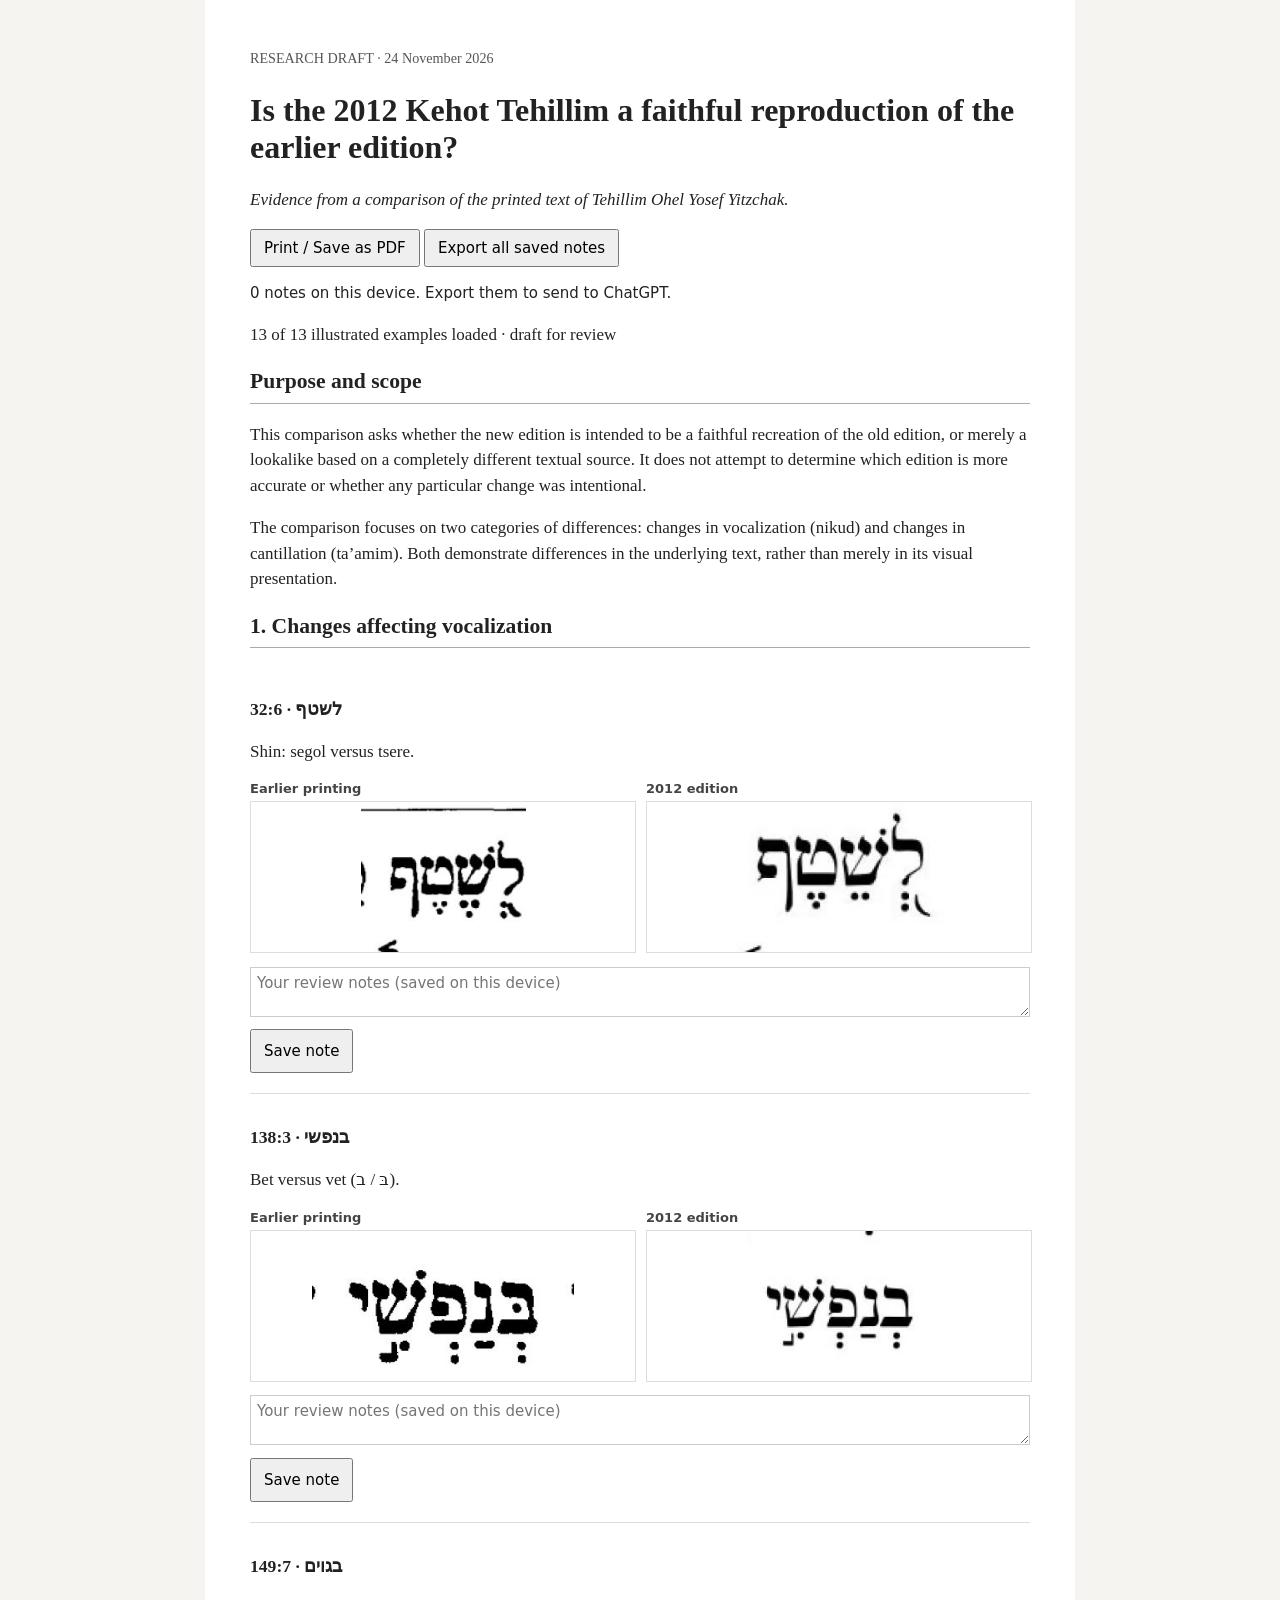
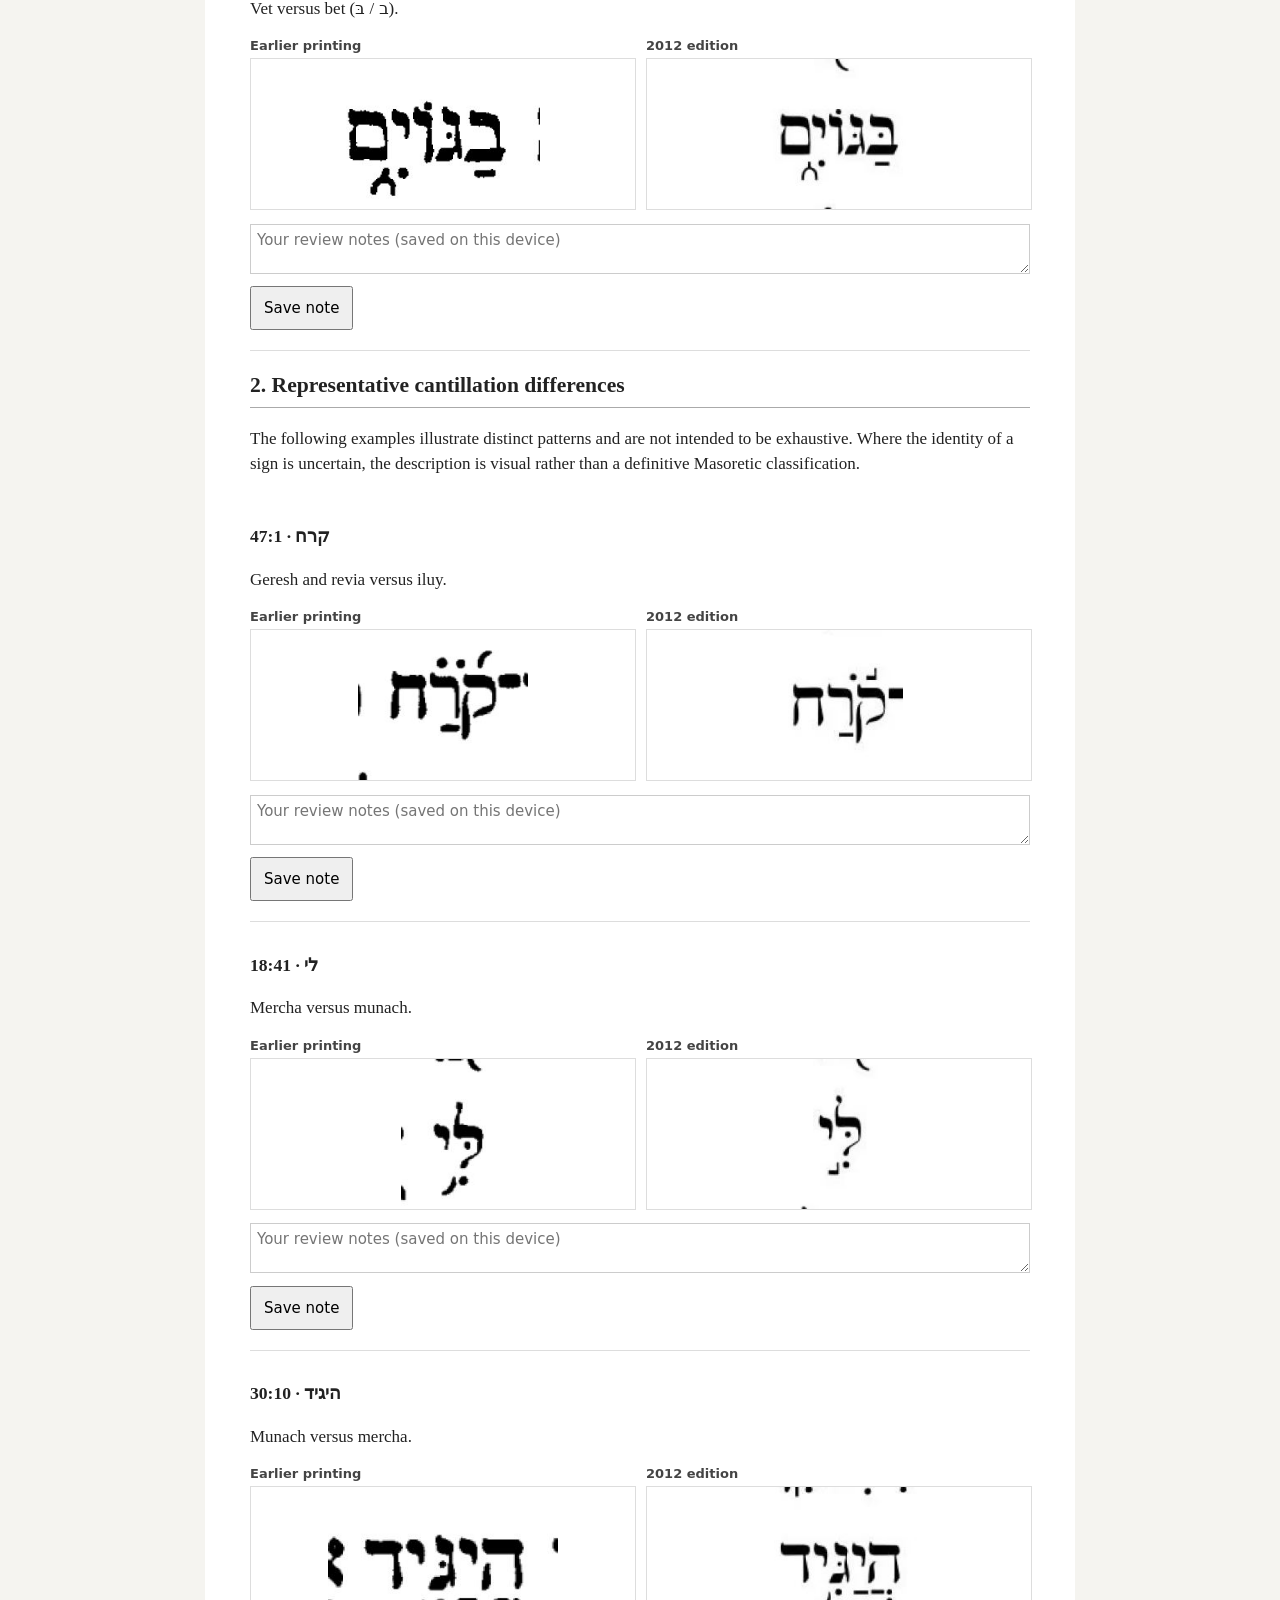
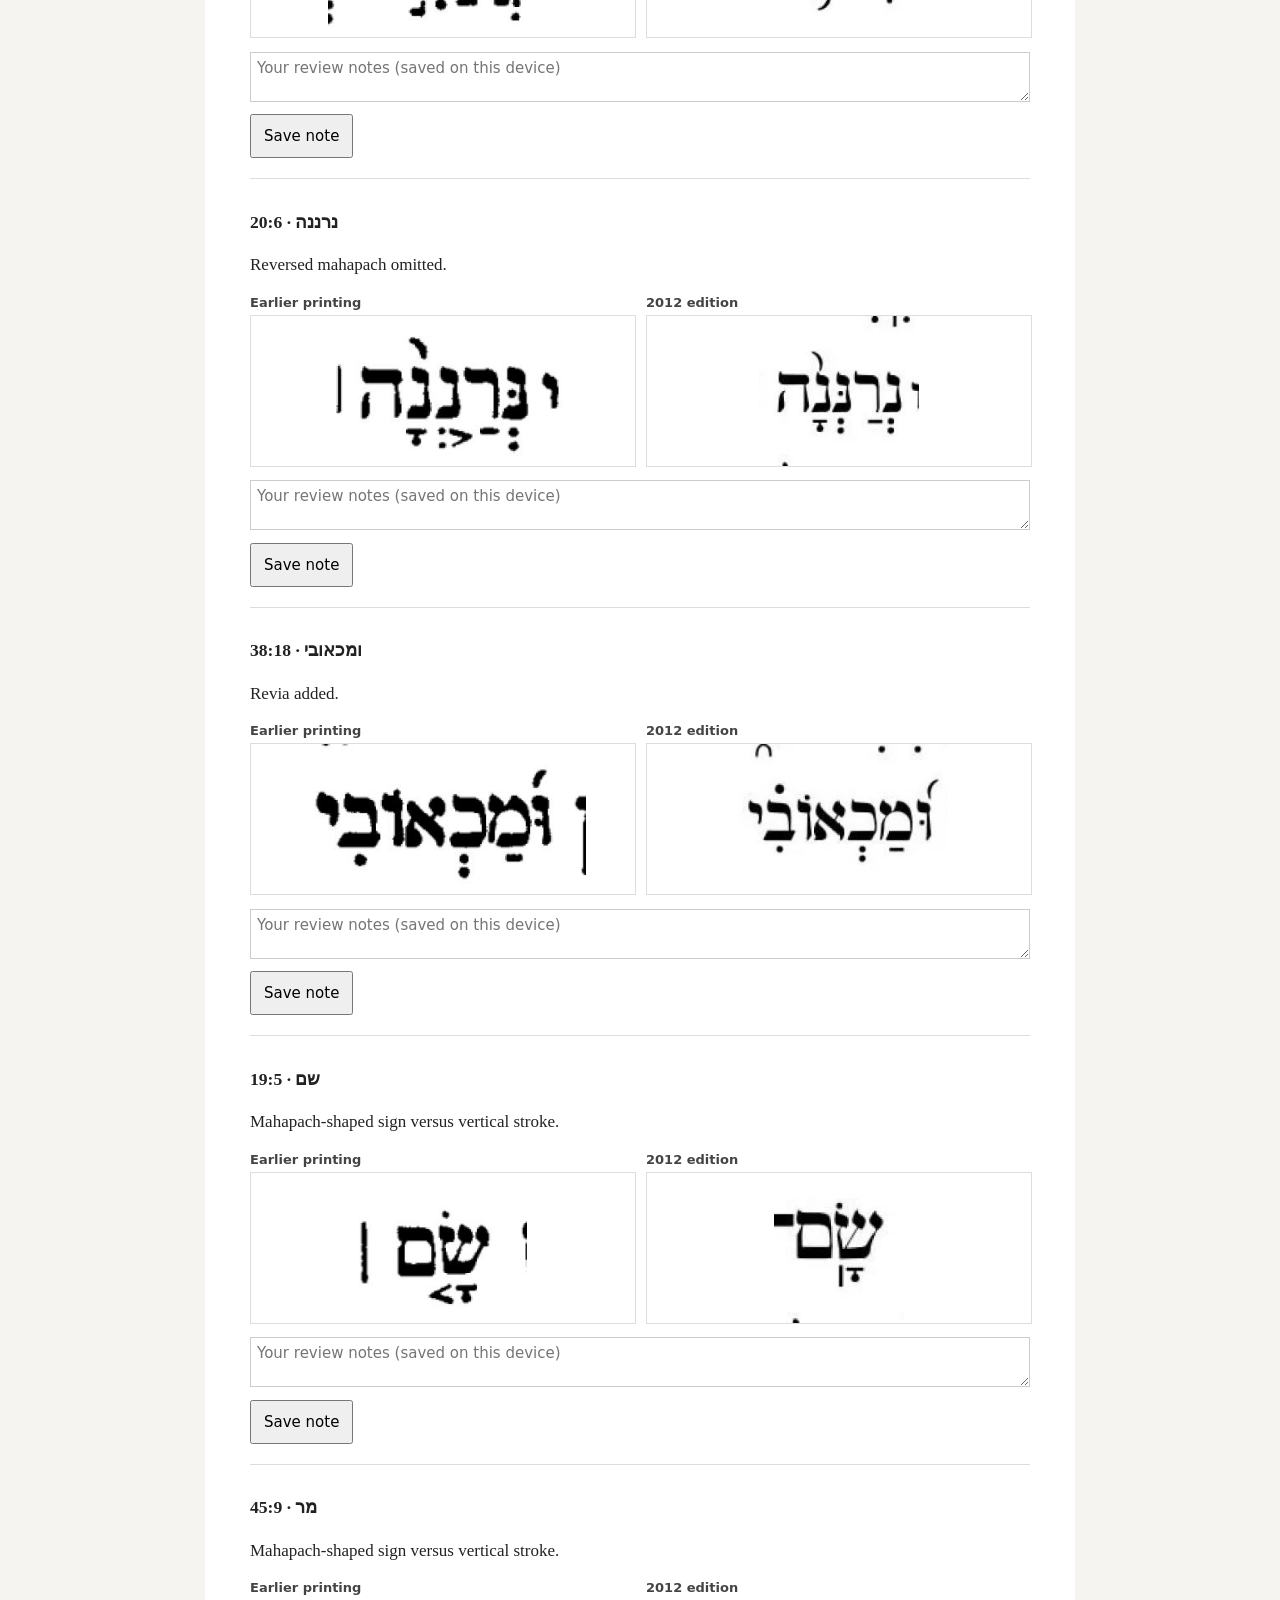
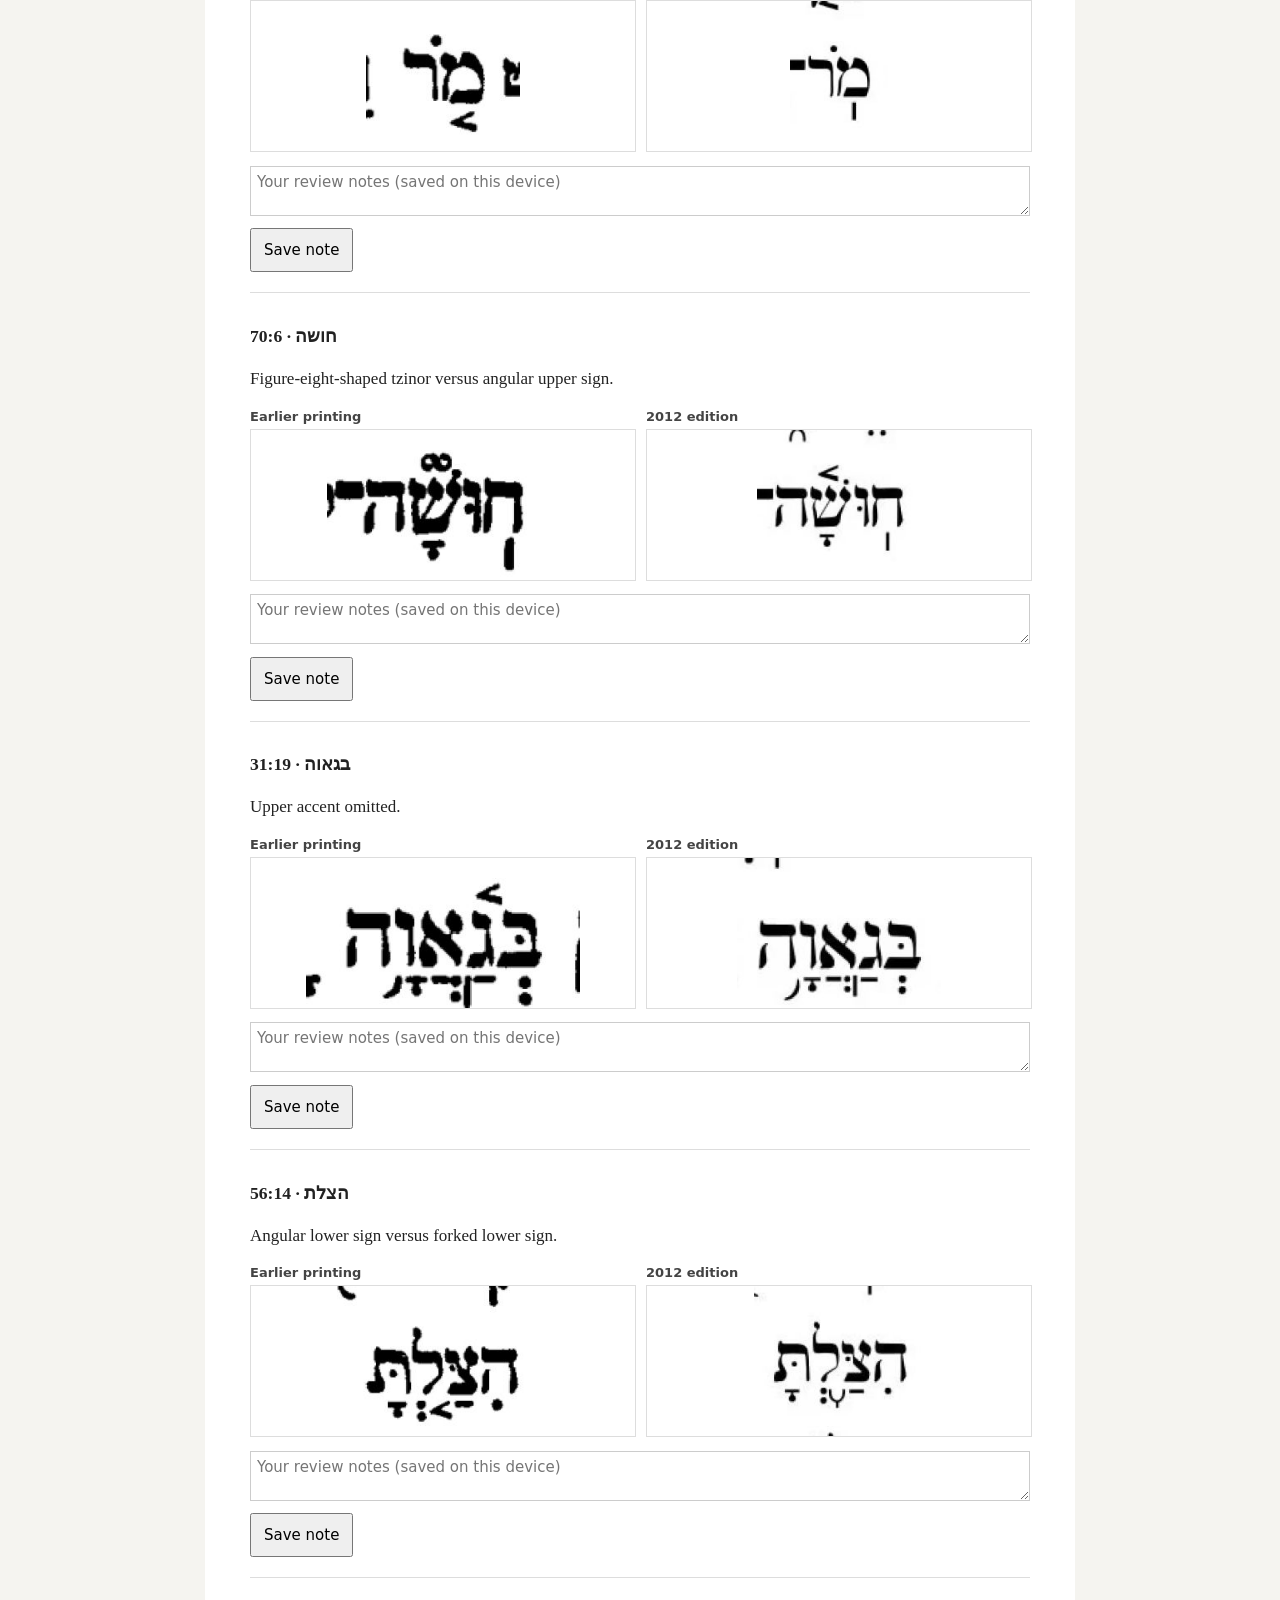
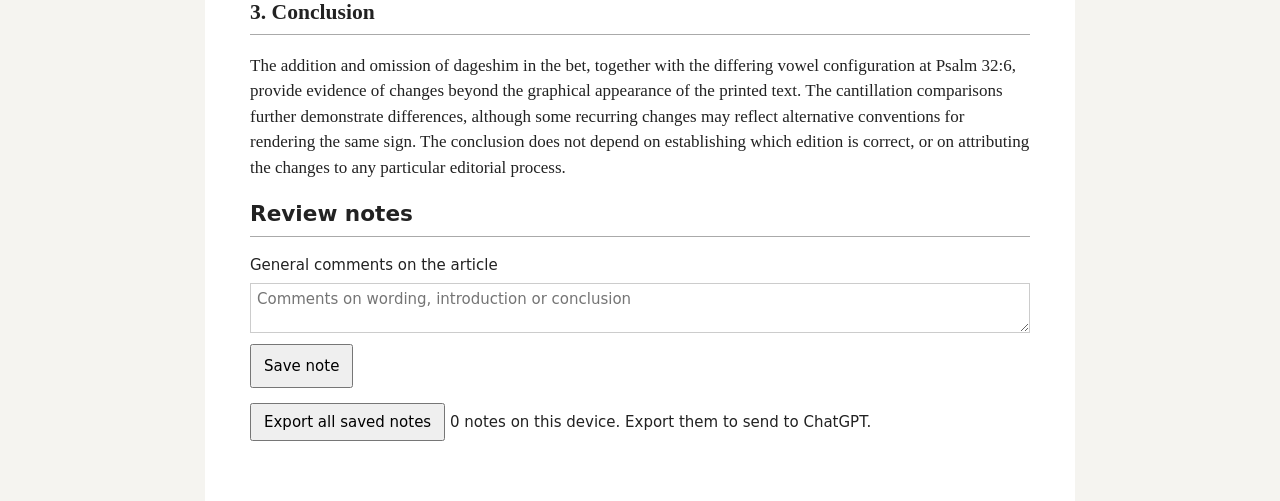
==== commit 5238abfc: "Simplify all thirteen examples to Hebrew word and direct difference" ====
--- a/edition-comparison-research.html
+++ b/edition-comparison-research.html
@@ -1 +1 @@
-<!DOCTYPE html><html lang="en"><head><meta charset="utf-8"><meta name="viewport" content="width=device-width,initial-scale=1"><title>Tehillim Ohel Yosef Yitzchak — comparison research draft</title><style>body{font:17px/1.5 Georgia,serif;color:#222;background:#f5f4f0;margin:0}main{max-width:780px;margin:auto;background:white;padding:clamp(16px,4vw,45px)}h1{font-size:2rem;line-height:1.15}h2{font-size:1.35rem;border-bottom:1px solid #aaa;padding-bottom:5px}h3{font-size:1.1rem;margin-bottom:4px}article{break-inside:avoid;border-bottom:1px solid #ddd;padding:12px 0 20px}.pair{display:grid;grid-template-columns:1fr 1fr;gap:12px}figure{margin:0;min-width:0}figcaption{font:600 13px system-ui;color:#444;margin-bottom:5px}img{width:100%;height:auto;max-height:150px;object-fit:contain;border:1px solid #ddd;cursor:zoom-in}small{color:#555}button{font:15px system-ui;padding:8px 12px}textarea{box-sizing:border-box;width:100%;font:15px system-ui;margin-top:6px;border:1px solid #ccc;padding:6px}dialog{width:90vw;max-width:900px}dialog img{max-height:none}.note-actions{display:flex;align-items:center;gap:10px;margin-top:5px;font:14px system-ui}.save-status{color:#346340}.note-actions button{min-height:44px}.review-controls{font:15px/1.5 system-ui} @media print{.review-controls,.note-actions,.source-record{display:none}body{background:white}main{padding:0}button,textarea,#status,dialog{display:none}article{break-inside:avoid}h2{break-after:avoid}}</style></head><body><main><small>RESEARCH DRAFT · 24 November 2026</small><h1>Is the 2012 Kehot Tehillim a faithful reproduction of the earlier edition?</h1><p><i>Evidence from a comparison of the printed text of Tehillim Ohel Yosef Yitzchak.</i></p><button onclick="print()">Print / Save as PDF</button> <button id="export">Export all saved notes</button><p class="review-controls" id="note-count"></p><p id="status">Loading original photographs…</p><h2>Purpose and scope</h2><p>This comparison asks whether the new edition is intended to be a faithful recreation of the old edition, or merely a lookalike based on a completely different textual source. It does not attempt to determine which edition is more accurate or whether any particular change was intentional.</p><p>The comparison focuses on two categories of differences: changes in vocalization (nikud) and changes in cantillation (ta’amim). Both demonstrate differences in the underlying text, rather than merely in its visual presentation.</p><h2>1. Changes affecting vocalization</h2><div id="primary"></div><h2>2. Representative cantillation differences</h2><p>The following examples illustrate distinct patterns and are not intended to be exhaustive. Where the identity of a sign is uncertain, the description is visual rather than a definitive Masoretic classification.</p><div id="secondary"></div><h2>3. Conclusion</h2><p>The addition and omission of dageshim in the bet, together with the differing vowel configuration at Psalm 32:6, provide evidence of changes beyond the graphical appearance of the printed text. The cantillation comparisons further demonstrate differences, although some recurring changes may reflect alternative conventions for rendering the same sign. The conclusion does not depend on establishing which edition is correct, or on attributing the changes to any particular editorial process.</p><section class="review-controls"><h2>Review notes</h2><label for="general-note">General comments on the article</label><textarea id="general-note" data-id="general" placeholder="Comments on wording, introduction or conclusion"></textarea><div class="note-actions"><button type="button" data-save="general">Save note</button><span class="save-status" aria-live="polite"></span></div><p><button id="export-bottom">Export all saved notes</button> <span id="note-count-bottom"></span></p></section></main><dialog id="zoom"><button onclick="this.parentElement.close()">Close</button><img id="big"></dialog><script>const examples=[["s16078-dot_below","32:6","לשטף","Vowel pointing","The earlier printing shows an additional point beneath the shin; the new printing shows a different vowel configuration. The exact reading should be confirmed before publication."],["s81910-dot_inside","138:3","בנפשי","Dagesh removed","The earlier printing has a dagesh in the bet; the newer printing does not. This changes the traditional reading from b to v."],["s87691-dot_inside","149:7","בגוים","Dagesh added","The earlier printing has a dagesh in the gimel only; the newer printing adds a dagesh in the bet, changing v to b."],["s26169-revia","47:1","קרח","Two cantillation marks replaced by one","The earlier printing has a geresh and a revia. The 2012 edition replaces these two cantillation marks with a single iluy (עילוי), a sign shaped like a munach but placed above the letter."],["s8398-merkha","18:41","לי","Mercha and munach","The curved lower sign in the earlier printing is replaced by an angular lower sign resembling munach."],["s14731-munah","30:10","היגיד","Munach and mercha","The angular lower sign in the earlier printing is replaced by a curved lower sign resembling mercha."],["s9470-mahapakh","20:6","נרננה","Omitted lower accent","The earlier printing has an additional reversed mahapach-shaped mark; it is absent in the newer printing."],["s21198-revia","38:18","ומכאובי","Revia added","A dot above the bet appears in the newer printing but is absent in the earlier printing."],["s8929-mahapakh","19:5","שם","Recurring lower-sign substitution","An angular lower sign is replaced by a vertical stroke."],["s25346-mahapakh","45:9","מר","Recurring lower-sign substitution","A second occurrence of an angular lower sign replaced by a vertical stroke."],["s39653-zinor","70:6","חושה","Recurring upper-sign substitution","A figure-eight-shaped upper sign is replaced by an angular sign. This is representative of a recurring difference; whether it reflects a distinct accent or a different glyph convention remains to be established."],["s15562-ole","31:19","בגאוה","Upper mark omitted","The angular sign above the word in the earlier printing is absent in the newer printing."],["s31508-mahapakh","56:14","הצלת","Different lower-sign shape","An angular lower sign is replaced by a forked sign. Whether this is a different accent or an alternative glyph requires confirmation."]];const $=x=>document.getElementById(x);let notes={};try{notes=JSON.parse(localStorage.getItem('tehillim-research-notes-v1')||'{}')||{}}catch(e){};function countNotes(){let n=Object.values(notes).filter(v=>String(v).trim()).length;for(let id of ['note-count','note-count-bottom'])$(id).textContent=n+' note'+(n===1?'':'s')+' on this device. Export them to send to ChatGPT.'}function saveNote(t,explicit=false){let id=t.dataset.id;notes[id]=t.value;let status=t.nextElementSibling?.querySelector('.save-status');try{localStorage.setItem('tehillim-research-notes-v1',JSON.stringify(notes));if(status)status.textContent=explicit?'Saved ✓':'Autosaved ✓'}catch(e){if(status)status.textContent='Unable to save locally — export notes instead.'}countNotes()}$('general-note').value=notes.general||'';if(notes.general)$('general-note').nextElementSibling.querySelector('.save-status').textContent='Saved on this device';countNotes();const get=async p=>{const r=await fetch(p);if(!r.ok)throw Error(p);return r.json()};const E=s=>String(s??'').replace(/[&<>"']/g,c=>({'&':'&amp;','<':'&lt;','>':'&gt;','"':'&quot;',"'":'&#39;'}[c]));(async()=>{try{let map=new Map();let files=['research-photos-early.json','research-photos-middle.json','research-photos-late.json'];let results=await Promise.allSettled(files.map(async p=>{for(let i=0;i<3;i++){try{return await get(p+'?v=2&attempt='+i)}catch(e){if(i===2)throw e;await new Promise(resolve=>setTimeout(resolve,500*(i+1)))}}}));for(const result of results){if(result.status==='fulfilled')for(const [id,x] of Object.entries(result.value))map.set(id,x)}examples.forEach(([id,ref,word,title,desc],i)=>{let x=map.get(id),a=document.createElement('article');a.innerHTML='<h3>'+E(ref)+' · <span lang="he" dir="rtl">'+E(word)+'</span> — '+E(title)+'</h3><p>'+E(desc)+'</p><div class="pair">'+[['scan','Earlier printing'],['ned','2012 edition']].map(([k,l])=>'<figure><figcaption>'+l+'</figcaption>'+(x?.[k]?'<img src="'+E(x[k])+'" alt="'+l+' '+ref+'">':'Image unavailable')+'</figure>').join('')+'</div><textarea data-id="'+E(id)+'" placeholder="Your review notes (saved on this device)">'+E(notes[id]||'')+'</textarea><div class="note-actions"><button type="button" data-save="'+E(id)+'">Save note</button><span class="save-status" aria-live="polite">'+(notes[id]?'Saved on this device':'')+'</span></div>';$(i<3?'primary':'secondary').append(a)});$('status').textContent=examples.filter(x=>map.has(x[0])).length+' of '+examples.length+' illustrated examples loaded · draft for review'+(examples.some(x=>!map.has(x[0]))?' — reload to retry missing photographs':'')}catch(e){$('status').textContent='Could not load photographs: '+e.message}})();document.addEventListener('input',e=>{if(e.target.matches('textarea[data-id]'))saveNote(e.target)});document.addEventListener('click',e=>{let b=e.target.closest('[data-save]');if(b){let t=[...document.querySelectorAll('textarea[data-id]')].find(x=>x.dataset.id===b.dataset.save);if(t)saveNote(t,true)}if(e.target.matches('figure img')){$('big').src=e.target.src;$('zoom').showModal()}});function exportNotes(){document.querySelectorAll('textarea[data-id]').forEach(t=>saveNote(t));let a=document.createElement('a');a.href=URL.createObjectURL(new Blob([JSON.stringify(notes,null,2)],{type:'application/json'}));a.download='tehillim-research-notes.json';a.click();setTimeout(()=>URL.revokeObjectURL(a.href),1000)}$('export').onclick=exportNotes;$('export-bottom').onclick=exportNotes;</script></body></html>+<!DOCTYPE html><html lang="en"><head><meta charset="utf-8"><meta name="viewport" content="width=device-width,initial-scale=1"><title>Tehillim Ohel Yosef Yitzchak — comparison research draft</title><style>body{font:17px/1.5 Georgia,serif;color:#222;background:#f5f4f0;margin:0}main{max-width:780px;margin:auto;background:white;padding:clamp(16px,4vw,45px)}h1{font-size:2rem;line-height:1.15}h2{font-size:1.35rem;border-bottom:1px solid #aaa;padding-bottom:5px}h3{font-size:1.1rem;margin-bottom:4px}article{break-inside:avoid;border-bottom:1px solid #ddd;padding:12px 0 20px}.pair{display:grid;grid-template-columns:1fr 1fr;gap:12px}figure{margin:0;min-width:0}figcaption{font:600 13px system-ui;color:#444;margin-bottom:5px}img{width:100%;height:auto;max-height:150px;object-fit:contain;border:1px solid #ddd;cursor:zoom-in}small{color:#555}button{font:15px system-ui;padding:8px 12px}textarea{box-sizing:border-box;width:100%;font:15px system-ui;margin-top:6px;border:1px solid #ccc;padding:6px}dialog{width:90vw;max-width:900px}dialog img{max-height:none}.note-actions{display:flex;align-items:center;gap:10px;margin-top:5px;font:14px system-ui}.save-status{color:#346340}.note-actions button{min-height:44px}.review-controls{font:15px/1.5 system-ui} @media print{.review-controls,.note-actions,.source-record{display:none}body{background:white}main{padding:0}button,textarea,#status,dialog{display:none}article{break-inside:avoid}h2{break-after:avoid}}</style></head><body><main><small>RESEARCH DRAFT · 24 November 2026</small><h1>Is the 2012 Kehot Tehillim a faithful reproduction of the earlier edition?</h1><p><i>Evidence from a comparison of the printed text of Tehillim Ohel Yosef Yitzchak.</i></p><button onclick="print()">Print / Save as PDF</button> <button id="export">Export all saved notes</button><p class="review-controls" id="note-count"></p><p id="status">Loading original photographs…</p><h2>Purpose and scope</h2><p>This comparison asks whether the new edition is intended to be a faithful recreation of the old edition, or merely a lookalike based on a completely different textual source. It does not attempt to determine which edition is more accurate or whether any particular change was intentional.</p><p>The comparison focuses on two categories of differences: changes in vocalization (nikud) and changes in cantillation (ta’amim). Both demonstrate differences in the underlying text, rather than merely in its visual presentation.</p><h2>1. Changes affecting vocalization</h2><div id="primary"></div><h2>2. Representative cantillation differences</h2><p>The following examples illustrate distinct patterns and are not intended to be exhaustive. Where the identity of a sign is uncertain, the description is visual rather than a definitive Masoretic classification.</p><div id="secondary"></div><h2>3. Conclusion</h2><p>The addition and omission of dageshim in the bet, together with the differing vowel configuration at Psalm 32:6, provide evidence of changes beyond the graphical appearance of the printed text. The cantillation comparisons further demonstrate differences, although some recurring changes may reflect alternative conventions for rendering the same sign. The conclusion does not depend on establishing which edition is correct, or on attributing the changes to any particular editorial process.</p><section class="review-controls"><h2>Review notes</h2><label for="general-note">General comments on the article</label><textarea id="general-note" data-id="general" placeholder="Comments on wording, introduction or conclusion"></textarea><div class="note-actions"><button type="button" data-save="general">Save note</button><span class="save-status" aria-live="polite"></span></div><p><button id="export-bottom">Export all saved notes</button> <span id="note-count-bottom"></span></p></section></main><dialog id="zoom"><button onclick="this.parentElement.close()">Close</button><img id="big"></dialog><script>const examples=[["s16078-dot_below","32:6","לשטף","Vowel pointing","Shin: segol versus tsere."],["s81910-dot_inside","138:3","בנפשי","Dagesh removed","Bet versus vet (בּ / ב)."],["s87691-dot_inside","149:7","בגוים","Dagesh added","Vet versus bet (ב / בּ)."],["s26169-revia","47:1","קרח","Two cantillation marks replaced by one","Geresh and revia versus iluy."],["s8398-merkha","18:41","לי","Mercha and munach","Mercha versus munach."],["s14731-munah","30:10","היגיד","Munach and mercha","Munach versus mercha."],["s9470-mahapakh","20:6","נרננה","Omitted lower accent","Reversed mahapach omitted."],["s21198-revia","38:18","ומכאובי","Revia added","Revia added."],["s8929-mahapakh","19:5","שם","Recurring lower-sign substitution","Mahapach-shaped sign versus vertical stroke."],["s25346-mahapakh","45:9","מר","Recurring lower-sign substitution","Mahapach-shaped sign versus vertical stroke."],["s39653-zinor","70:6","חושה","Recurring upper-sign substitution","Figure-eight-shaped tzinor versus angular upper sign."],["s15562-ole","31:19","בגאוה","Upper mark omitted","Upper accent omitted."],["s31508-mahapakh","56:14","הצלת","Different lower-sign shape","Angular lower sign versus forked lower sign."]];const $=x=>document.getElementById(x);let notes={};try{notes=JSON.parse(localStorage.getItem('tehillim-research-notes-v1')||'{}')||{}}catch(e){};function countNotes(){let n=Object.values(notes).filter(v=>String(v).trim()).length;for(let id of ['note-count','note-count-bottom'])$(id).textContent=n+' note'+(n===1?'':'s')+' on this device. Export them to send to ChatGPT.'}function saveNote(t,explicit=false){let id=t.dataset.id;notes[id]=t.value;let status=t.nextElementSibling?.querySelector('.save-status');try{localStorage.setItem('tehillim-research-notes-v1',JSON.stringify(notes));if(status)status.textContent=explicit?'Saved ✓':'Autosaved ✓'}catch(e){if(status)status.textContent='Unable to save locally — export notes instead.'}countNotes()}$('general-note').value=notes.general||'';if(notes.general)$('general-note').nextElementSibling.querySelector('.save-status').textContent='Saved on this device';countNotes();const get=async p=>{const r=await fetch(p);if(!r.ok)throw Error(p);return r.json()};const E=s=>String(s??'').replace(/[&<>"']/g,c=>({'&':'&amp;','<':'&lt;','>':'&gt;','"':'&quot;',"'":'&#39;'}[c]));(async()=>{try{let map=new Map();let files=['research-photos-early.json','research-photos-middle.json','research-photos-late.json'];let results=await Promise.allSettled(files.map(async p=>{for(let i=0;i<3;i++){try{return await get(p+'?v=2&attempt='+i)}catch(e){if(i===2)throw e;await new Promise(resolve=>setTimeout(resolve,500*(i+1)))}}}));for(const result of results){if(result.status==='fulfilled')for(const [id,x] of Object.entries(result.value))map.set(id,x)}examples.forEach(([id,ref,word,title,desc],i)=>{let x=map.get(id),a=document.createElement('article');a.innerHTML='<h3>'+E(ref)+' · <span lang="he" dir="rtl">'+E(word)+'</span></h3><p>'+E(desc)+'</p><div class="pair">'+[['scan','Earlier printing'],['ned','2012 edition']].map(([k,l])=>'<figure><figcaption>'+l+'</figcaption>'+(x?.[k]?'<img src="'+E(x[k])+'" alt="'+l+' '+ref+'">':'Image unavailable')+'</figure>').join('')+'</div><textarea data-id="'+E(id)+'" placeholder="Your review notes (saved on this device)">'+E(notes[id]||'')+'</textarea><div class="note-actions"><button type="button" data-save="'+E(id)+'">Save note</button><span class="save-status" aria-live="polite">'+(notes[id]?'Saved on this device':'')+'</span></div>';$(i<3?'primary':'secondary').append(a)});$('status').textContent=examples.filter(x=>map.has(x[0])).length+' of '+examples.length+' illustrated examples loaded · draft for review'+(examples.some(x=>!map.has(x[0]))?' — reload to retry missing photographs':'')}catch(e){$('status').textContent='Could not load photographs: '+e.message}})();document.addEventListener('input',e=>{if(e.target.matches('textarea[data-id]'))saveNote(e.target)});document.addEventListener('click',e=>{let b=e.target.closest('[data-save]');if(b){let t=[...document.querySelectorAll('textarea[data-id]')].find(x=>x.dataset.id===b.dataset.save);if(t)saveNote(t,true)}if(e.target.matches('figure img')){$('big').src=e.target.src;$('zoom').showModal()}});function exportNotes(){document.querySelectorAll('textarea[data-id]').forEach(t=>saveNote(t));let a=document.createElement('a');a.href=URL.createObjectURL(new Blob([JSON.stringify(notes,null,2)],{type:'application/json'}));a.download='tehillim-research-notes.json';a.click();setTimeout(()=>URL.revokeObjectURL(a.href),1000)}$('export').onclick=exportNotes;$('export-bottom').onclick=exportNotes;</script></body></html>
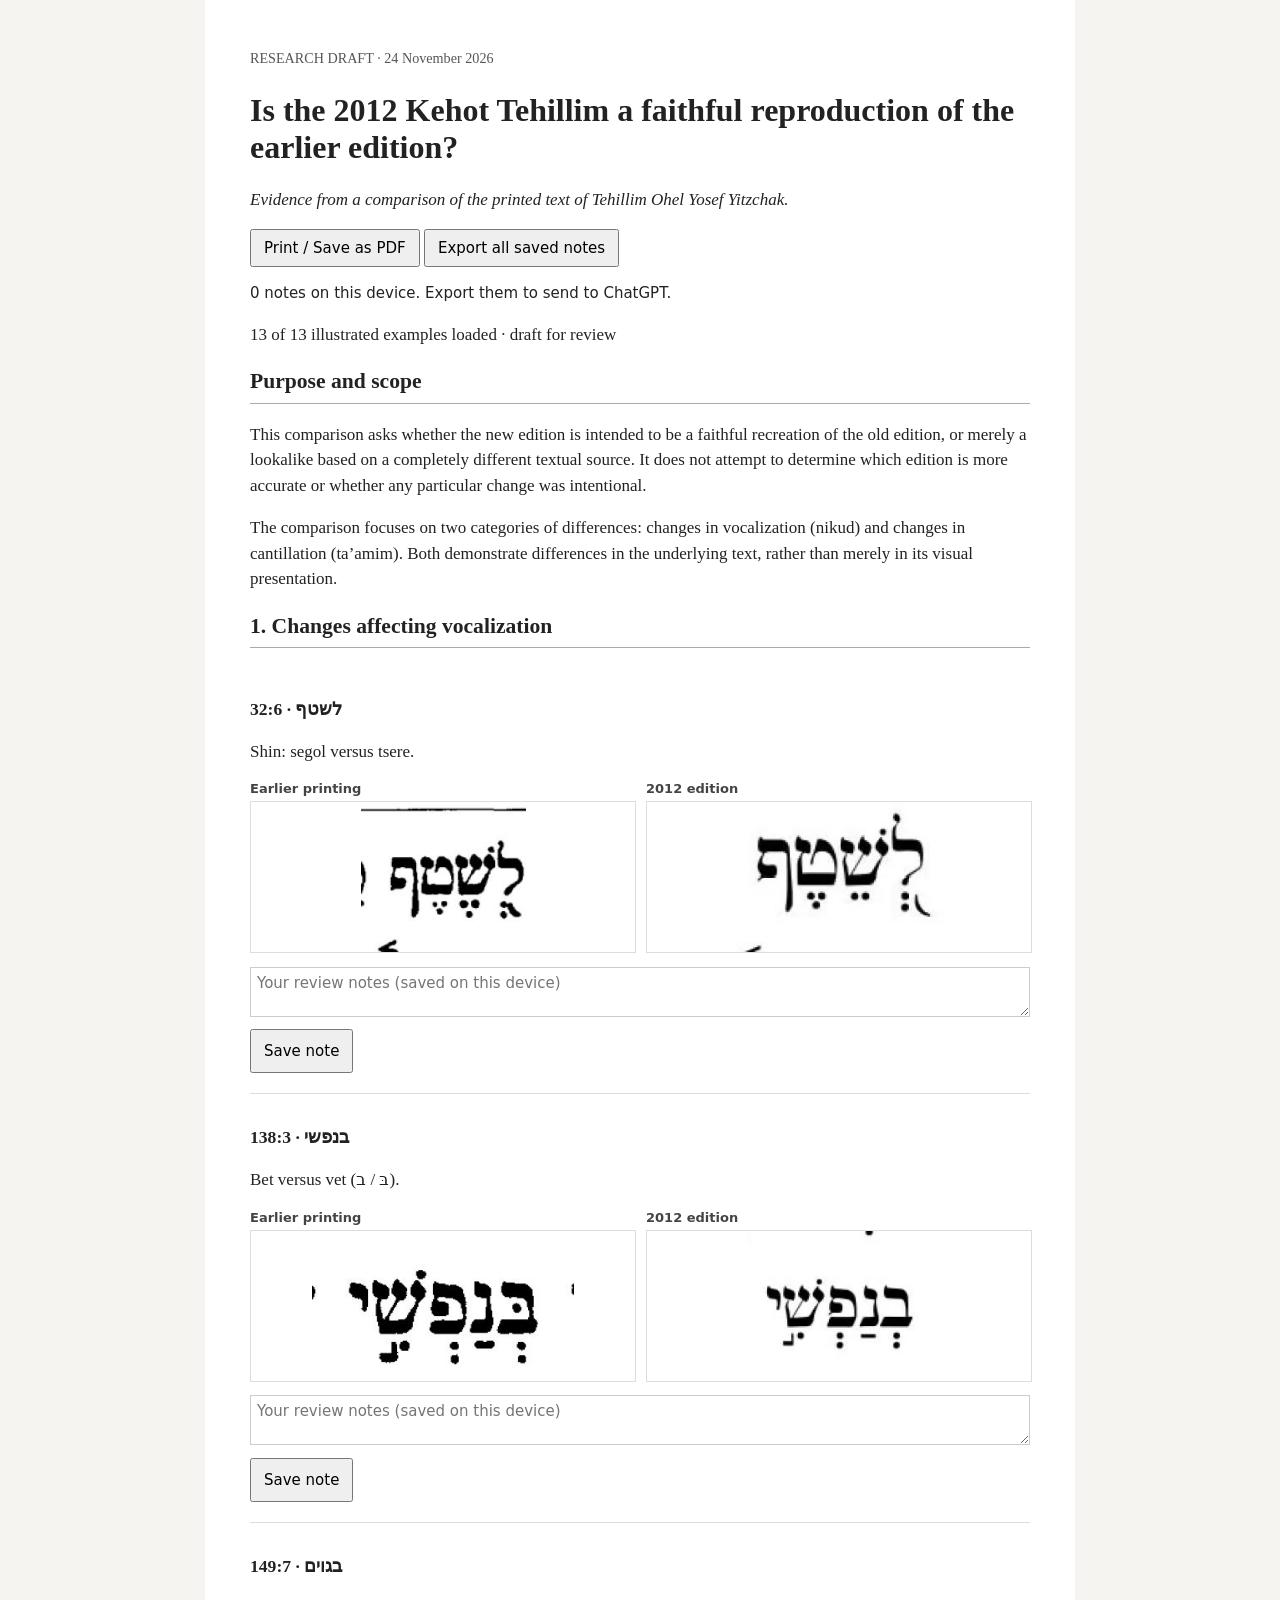
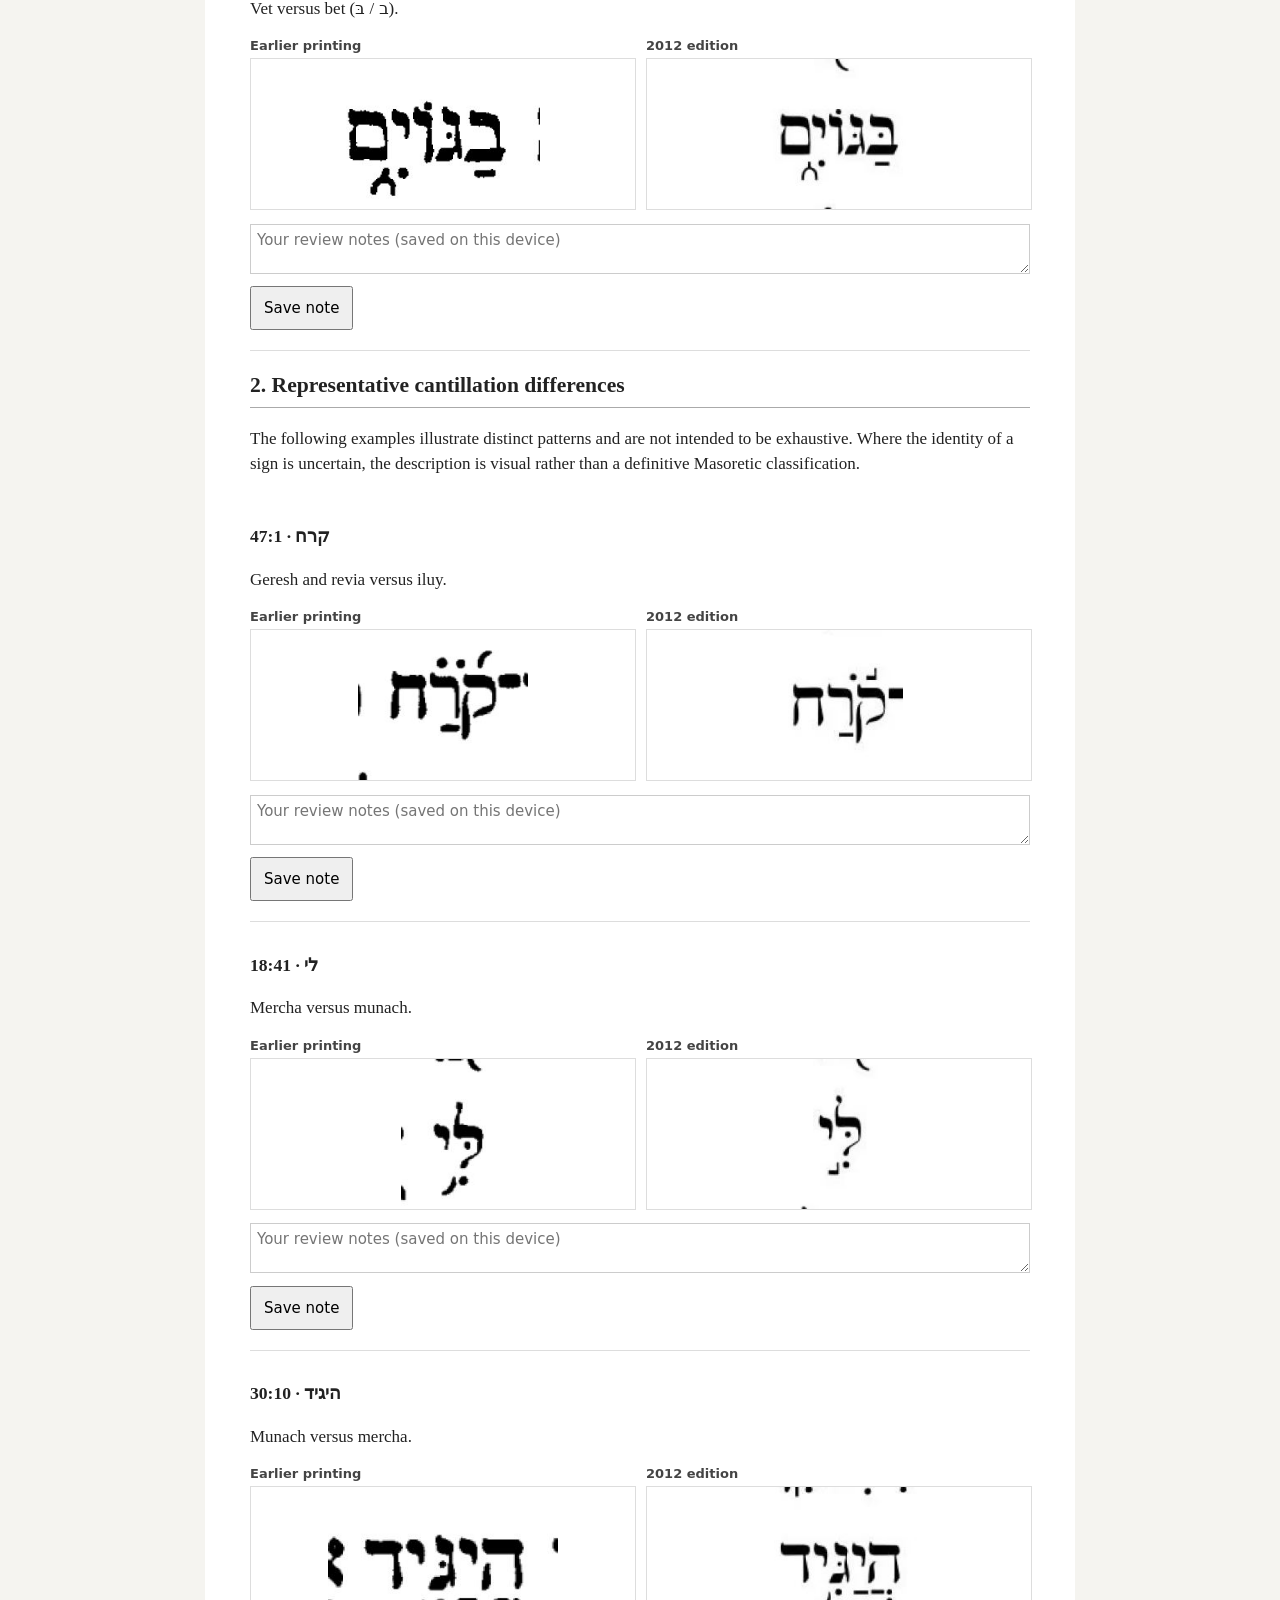
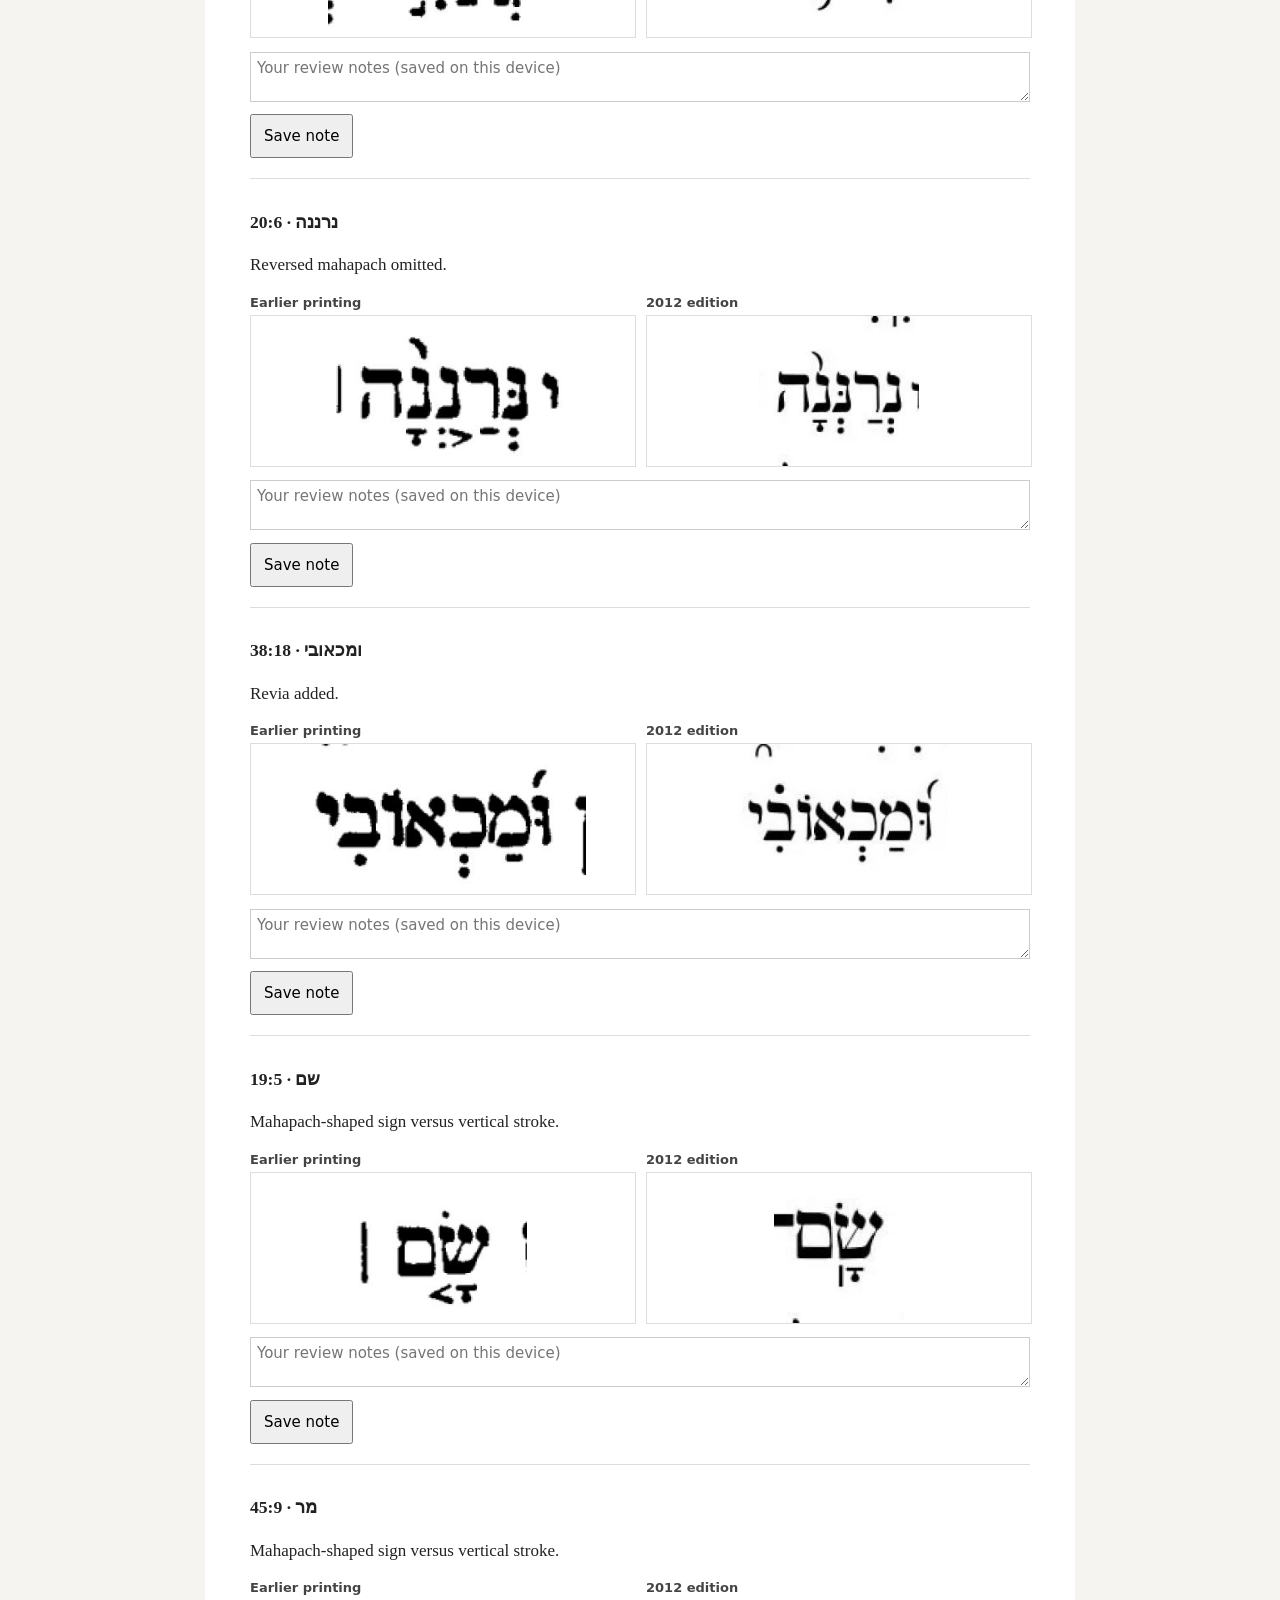
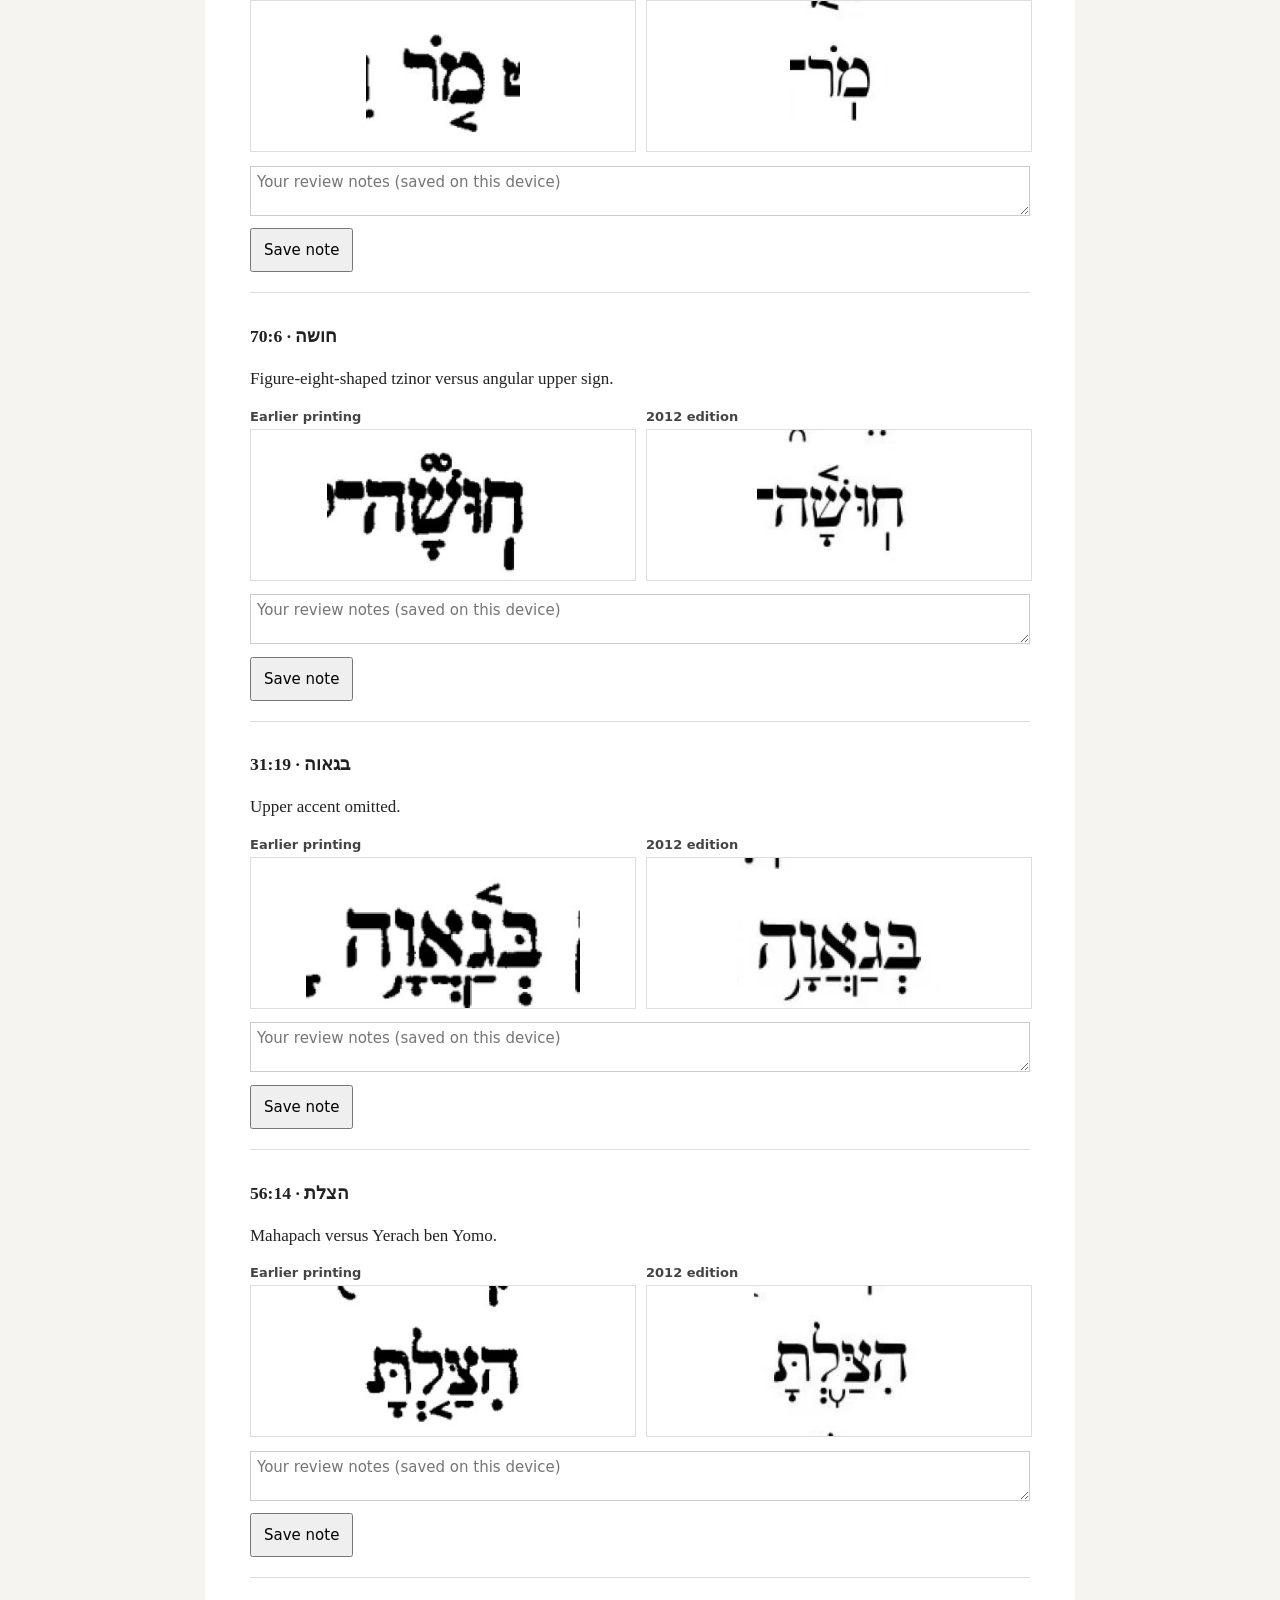
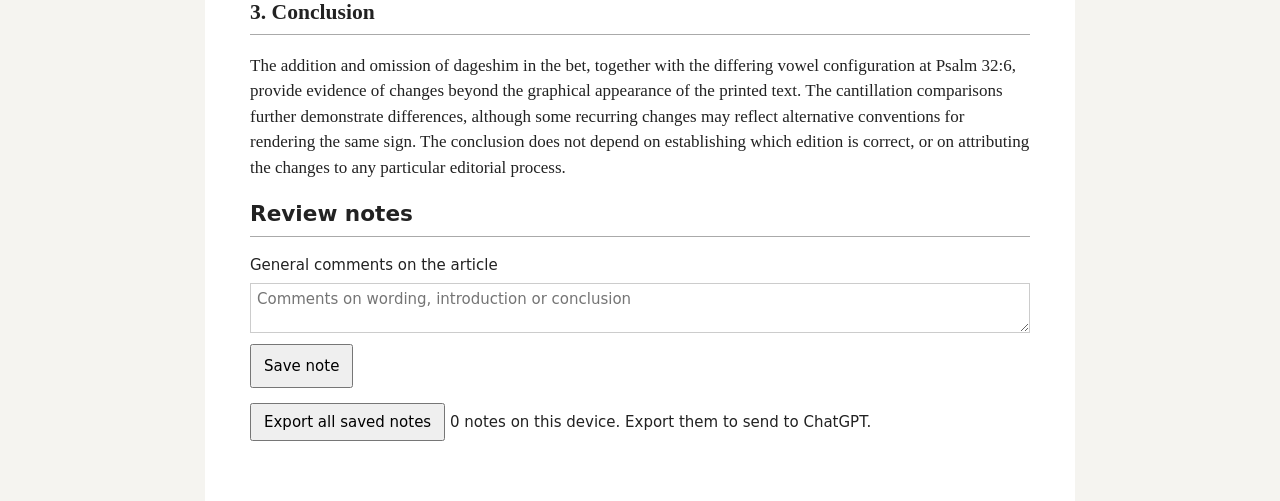
==== commit 9bd9fc22: "Identify Yerach ben Yomo in Psalm 56:14" ====
--- a/edition-comparison-research.html
+++ b/edition-comparison-research.html
@@ -1 +1 @@
-<!DOCTYPE html><html lang="en"><head><meta charset="utf-8"><meta name="viewport" content="width=device-width,initial-scale=1"><title>Tehillim Ohel Yosef Yitzchak — comparison research draft</title><style>body{font:17px/1.5 Georgia,serif;color:#222;background:#f5f4f0;margin:0}main{max-width:780px;margin:auto;background:white;padding:clamp(16px,4vw,45px)}h1{font-size:2rem;line-height:1.15}h2{font-size:1.35rem;border-bottom:1px solid #aaa;padding-bottom:5px}h3{font-size:1.1rem;margin-bottom:4px}article{break-inside:avoid;border-bottom:1px solid #ddd;padding:12px 0 20px}.pair{display:grid;grid-template-columns:1fr 1fr;gap:12px}figure{margin:0;min-width:0}figcaption{font:600 13px system-ui;color:#444;margin-bottom:5px}img{width:100%;height:auto;max-height:150px;object-fit:contain;border:1px solid #ddd;cursor:zoom-in}small{color:#555}button{font:15px system-ui;padding:8px 12px}textarea{box-sizing:border-box;width:100%;font:15px system-ui;margin-top:6px;border:1px solid #ccc;padding:6px}dialog{width:90vw;max-width:900px}dialog img{max-height:none}.note-actions{display:flex;align-items:center;gap:10px;margin-top:5px;font:14px system-ui}.save-status{color:#346340}.note-actions button{min-height:44px}.review-controls{font:15px/1.5 system-ui} @media print{.review-controls,.note-actions,.source-record{display:none}body{background:white}main{padding:0}button,textarea,#status,dialog{display:none}article{break-inside:avoid}h2{break-after:avoid}}</style></head><body><main><small>RESEARCH DRAFT · 24 November 2026</small><h1>Is the 2012 Kehot Tehillim a faithful reproduction of the earlier edition?</h1><p><i>Evidence from a comparison of the printed text of Tehillim Ohel Yosef Yitzchak.</i></p><button onclick="print()">Print / Save as PDF</button> <button id="export">Export all saved notes</button><p class="review-controls" id="note-count"></p><p id="status">Loading original photographs…</p><h2>Purpose and scope</h2><p>This comparison asks whether the new edition is intended to be a faithful recreation of the old edition, or merely a lookalike based on a completely different textual source. It does not attempt to determine which edition is more accurate or whether any particular change was intentional.</p><p>The comparison focuses on two categories of differences: changes in vocalization (nikud) and changes in cantillation (ta’amim). Both demonstrate differences in the underlying text, rather than merely in its visual presentation.</p><h2>1. Changes affecting vocalization</h2><div id="primary"></div><h2>2. Representative cantillation differences</h2><p>The following examples illustrate distinct patterns and are not intended to be exhaustive. Where the identity of a sign is uncertain, the description is visual rather than a definitive Masoretic classification.</p><div id="secondary"></div><h2>3. Conclusion</h2><p>The addition and omission of dageshim in the bet, together with the differing vowel configuration at Psalm 32:6, provide evidence of changes beyond the graphical appearance of the printed text. The cantillation comparisons further demonstrate differences, although some recurring changes may reflect alternative conventions for rendering the same sign. The conclusion does not depend on establishing which edition is correct, or on attributing the changes to any particular editorial process.</p><section class="review-controls"><h2>Review notes</h2><label for="general-note">General comments on the article</label><textarea id="general-note" data-id="general" placeholder="Comments on wording, introduction or conclusion"></textarea><div class="note-actions"><button type="button" data-save="general">Save note</button><span class="save-status" aria-live="polite"></span></div><p><button id="export-bottom">Export all saved notes</button> <span id="note-count-bottom"></span></p></section></main><dialog id="zoom"><button onclick="this.parentElement.close()">Close</button><img id="big"></dialog><script>const examples=[["s16078-dot_below","32:6","לשטף","Vowel pointing","Shin: segol versus tsere."],["s81910-dot_inside","138:3","בנפשי","Dagesh removed","Bet versus vet (בּ / ב)."],["s87691-dot_inside","149:7","בגוים","Dagesh added","Vet versus bet (ב / בּ)."],["s26169-revia","47:1","קרח","Two cantillation marks replaced by one","Geresh and revia versus iluy."],["s8398-merkha","18:41","לי","Mercha and munach","Mercha versus munach."],["s14731-munah","30:10","היגיד","Munach and mercha","Munach versus mercha."],["s9470-mahapakh","20:6","נרננה","Omitted lower accent","Reversed mahapach omitted."],["s21198-revia","38:18","ומכאובי","Revia added","Revia added."],["s8929-mahapakh","19:5","שם","Recurring lower-sign substitution","Mahapach-shaped sign versus vertical stroke."],["s25346-mahapakh","45:9","מר","Recurring lower-sign substitution","Mahapach-shaped sign versus vertical stroke."],["s39653-zinor","70:6","חושה","Recurring upper-sign substitution","Figure-eight-shaped tzinor versus angular upper sign."],["s15562-ole","31:19","בגאוה","Upper mark omitted","Upper accent omitted."],["s31508-mahapakh","56:14","הצלת","Different lower-sign shape","Angular lower sign versus forked lower sign."]];const $=x=>document.getElementById(x);let notes={};try{notes=JSON.parse(localStorage.getItem('tehillim-research-notes-v1')||'{}')||{}}catch(e){};function countNotes(){let n=Object.values(notes).filter(v=>String(v).trim()).length;for(let id of ['note-count','note-count-bottom'])$(id).textContent=n+' note'+(n===1?'':'s')+' on this device. Export them to send to ChatGPT.'}function saveNote(t,explicit=false){let id=t.dataset.id;notes[id]=t.value;let status=t.nextElementSibling?.querySelector('.save-status');try{localStorage.setItem('tehillim-research-notes-v1',JSON.stringify(notes));if(status)status.textContent=explicit?'Saved ✓':'Autosaved ✓'}catch(e){if(status)status.textContent='Unable to save locally — export notes instead.'}countNotes()}$('general-note').value=notes.general||'';if(notes.general)$('general-note').nextElementSibling.querySelector('.save-status').textContent='Saved on this device';countNotes();const get=async p=>{const r=await fetch(p);if(!r.ok)throw Error(p);return r.json()};const E=s=>String(s??'').replace(/[&<>"']/g,c=>({'&':'&amp;','<':'&lt;','>':'&gt;','"':'&quot;',"'":'&#39;'}[c]));(async()=>{try{let map=new Map();let files=['research-photos-early.json','research-photos-middle.json','research-photos-late.json'];let results=await Promise.allSettled(files.map(async p=>{for(let i=0;i<3;i++){try{return await get(p+'?v=2&attempt='+i)}catch(e){if(i===2)throw e;await new Promise(resolve=>setTimeout(resolve,500*(i+1)))}}}));for(const result of results){if(result.status==='fulfilled')for(const [id,x] of Object.entries(result.value))map.set(id,x)}examples.forEach(([id,ref,word,title,desc],i)=>{let x=map.get(id),a=document.createElement('article');a.innerHTML='<h3>'+E(ref)+' · <span lang="he" dir="rtl">'+E(word)+'</span></h3><p>'+E(desc)+'</p><div class="pair">'+[['scan','Earlier printing'],['ned','2012 edition']].map(([k,l])=>'<figure><figcaption>'+l+'</figcaption>'+(x?.[k]?'<img src="'+E(x[k])+'" alt="'+l+' '+ref+'">':'Image unavailable')+'</figure>').join('')+'</div><textarea data-id="'+E(id)+'" placeholder="Your review notes (saved on this device)">'+E(notes[id]||'')+'</textarea><div class="note-actions"><button type="button" data-save="'+E(id)+'">Save note</button><span class="save-status" aria-live="polite">'+(notes[id]?'Saved on this device':'')+'</span></div>';$(i<3?'primary':'secondary').append(a)});$('status').textContent=examples.filter(x=>map.has(x[0])).length+' of '+examples.length+' illustrated examples loaded · draft for review'+(examples.some(x=>!map.has(x[0]))?' — reload to retry missing photographs':'')}catch(e){$('status').textContent='Could not load photographs: '+e.message}})();document.addEventListener('input',e=>{if(e.target.matches('textarea[data-id]'))saveNote(e.target)});document.addEventListener('click',e=>{let b=e.target.closest('[data-save]');if(b){let t=[...document.querySelectorAll('textarea[data-id]')].find(x=>x.dataset.id===b.dataset.save);if(t)saveNote(t,true)}if(e.target.matches('figure img')){$('big').src=e.target.src;$('zoom').showModal()}});function exportNotes(){document.querySelectorAll('textarea[data-id]').forEach(t=>saveNote(t));let a=document.createElement('a');a.href=URL.createObjectURL(new Blob([JSON.stringify(notes,null,2)],{type:'application/json'}));a.download='tehillim-research-notes.json';a.click();setTimeout(()=>URL.revokeObjectURL(a.href),1000)}$('export').onclick=exportNotes;$('export-bottom').onclick=exportNotes;</script></body></html>+<!DOCTYPE html><html lang="en"><head><meta charset="utf-8"><meta name="viewport" content="width=device-width,initial-scale=1"><title>Tehillim Ohel Yosef Yitzchak — comparison research draft</title><style>body{font:17px/1.5 Georgia,serif;color:#222;background:#f5f4f0;margin:0}main{max-width:780px;margin:auto;background:white;padding:clamp(16px,4vw,45px)}h1{font-size:2rem;line-height:1.15}h2{font-size:1.35rem;border-bottom:1px solid #aaa;padding-bottom:5px}h3{font-size:1.1rem;margin-bottom:4px}article{break-inside:avoid;border-bottom:1px solid #ddd;padding:12px 0 20px}.pair{display:grid;grid-template-columns:1fr 1fr;gap:12px}figure{margin:0;min-width:0}figcaption{font:600 13px system-ui;color:#444;margin-bottom:5px}img{width:100%;height:auto;max-height:150px;object-fit:contain;border:1px solid #ddd;cursor:zoom-in}small{color:#555}button{font:15px system-ui;padding:8px 12px}textarea{box-sizing:border-box;width:100%;font:15px system-ui;margin-top:6px;border:1px solid #ccc;padding:6px}dialog{width:90vw;max-width:900px}dialog img{max-height:none}.note-actions{display:flex;align-items:center;gap:10px;margin-top:5px;font:14px system-ui}.save-status{color:#346340}.note-actions button{min-height:44px}.review-controls{font:15px/1.5 system-ui} @media print{.review-controls,.note-actions,.source-record{display:none}body{background:white}main{padding:0}button,textarea,#status,dialog{display:none}article{break-inside:avoid}h2{break-after:avoid}}</style></head><body><main><small>RESEARCH DRAFT · 24 November 2026</small><h1>Is the 2012 Kehot Tehillim a faithful reproduction of the earlier edition?</h1><p><i>Evidence from a comparison of the printed text of Tehillim Ohel Yosef Yitzchak.</i></p><button onclick="print()">Print / Save as PDF</button> <button id="export">Export all saved notes</button><p class="review-controls" id="note-count"></p><p id="status">Loading original photographs…</p><h2>Purpose and scope</h2><p>This comparison asks whether the new edition is intended to be a faithful recreation of the old edition, or merely a lookalike based on a completely different textual source. It does not attempt to determine which edition is more accurate or whether any particular change was intentional.</p><p>The comparison focuses on two categories of differences: changes in vocalization (nikud) and changes in cantillation (ta’amim). Both demonstrate differences in the underlying text, rather than merely in its visual presentation.</p><h2>1. Changes affecting vocalization</h2><div id="primary"></div><h2>2. Representative cantillation differences</h2><p>The following examples illustrate distinct patterns and are not intended to be exhaustive. Where the identity of a sign is uncertain, the description is visual rather than a definitive Masoretic classification.</p><div id="secondary"></div><h2>3. Conclusion</h2><p>The addition and omission of dageshim in the bet, together with the differing vowel configuration at Psalm 32:6, provide evidence of changes beyond the graphical appearance of the printed text. The cantillation comparisons further demonstrate differences, although some recurring changes may reflect alternative conventions for rendering the same sign. The conclusion does not depend on establishing which edition is correct, or on attributing the changes to any particular editorial process.</p><section class="review-controls"><h2>Review notes</h2><label for="general-note">General comments on the article</label><textarea id="general-note" data-id="general" placeholder="Comments on wording, introduction or conclusion"></textarea><div class="note-actions"><button type="button" data-save="general">Save note</button><span class="save-status" aria-live="polite"></span></div><p><button id="export-bottom">Export all saved notes</button> <span id="note-count-bottom"></span></p></section></main><dialog id="zoom"><button onclick="this.parentElement.close()">Close</button><img id="big"></dialog><script>const examples=[["s16078-dot_below","32:6","לשטף","Vowel pointing","Shin: segol versus tsere."],["s81910-dot_inside","138:3","בנפשי","Dagesh removed","Bet versus vet (בּ / ב)."],["s87691-dot_inside","149:7","בגוים","Dagesh added","Vet versus bet (ב / בּ)."],["s26169-revia","47:1","קרח","Two cantillation marks replaced by one","Geresh and revia versus iluy."],["s8398-merkha","18:41","לי","Mercha and munach","Mercha versus munach."],["s14731-munah","30:10","היגיד","Munach and mercha","Munach versus mercha."],["s9470-mahapakh","20:6","נרננה","Omitted lower accent","Reversed mahapach omitted."],["s21198-revia","38:18","ומכאובי","Revia added","Revia added."],["s8929-mahapakh","19:5","שם","Recurring lower-sign substitution","Mahapach-shaped sign versus vertical stroke."],["s25346-mahapakh","45:9","מר","Recurring lower-sign substitution","Mahapach-shaped sign versus vertical stroke."],["s39653-zinor","70:6","חושה","Recurring upper-sign substitution","Figure-eight-shaped tzinor versus angular upper sign."],["s15562-ole","31:19","בגאוה","Upper mark omitted","Upper accent omitted."],["s31508-mahapakh","56:14","הצלת","Different lower-sign shape","Mahapach versus Yerach ben Yomo."]];const $=x=>document.getElementById(x);let notes={};try{notes=JSON.parse(localStorage.getItem('tehillim-research-notes-v1')||'{}')||{}}catch(e){};function countNotes(){let n=Object.values(notes).filter(v=>String(v).trim()).length;for(let id of ['note-count','note-count-bottom'])$(id).textContent=n+' note'+(n===1?'':'s')+' on this device. Export them to send to ChatGPT.'}function saveNote(t,explicit=false){let id=t.dataset.id;notes[id]=t.value;let status=t.nextElementSibling?.querySelector('.save-status');try{localStorage.setItem('tehillim-research-notes-v1',JSON.stringify(notes));if(status)status.textContent=explicit?'Saved ✓':'Autosaved ✓'}catch(e){if(status)status.textContent='Unable to save locally — export notes instead.'}countNotes()}$('general-note').value=notes.general||'';if(notes.general)$('general-note').nextElementSibling.querySelector('.save-status').textContent='Saved on this device';countNotes();const get=async p=>{const r=await fetch(p);if(!r.ok)throw Error(p);return r.json()};const E=s=>String(s??'').replace(/[&<>"']/g,c=>({'&':'&amp;','<':'&lt;','>':'&gt;','"':'&quot;',"'":'&#39;'}[c]));(async()=>{try{let map=new Map();let files=['research-photos-early.json','research-photos-middle.json','research-photos-late.json'];let results=await Promise.allSettled(files.map(async p=>{for(let i=0;i<3;i++){try{return await get(p+'?v=2&attempt='+i)}catch(e){if(i===2)throw e;await new Promise(resolve=>setTimeout(resolve,500*(i+1)))}}}));for(const result of results){if(result.status==='fulfilled')for(const [id,x] of Object.entries(result.value))map.set(id,x)}examples.forEach(([id,ref,word,title,desc],i)=>{let x=map.get(id),a=document.createElement('article');a.innerHTML='<h3>'+E(ref)+' · <span lang="he" dir="rtl">'+E(word)+'</span></h3><p>'+E(desc)+'</p><div class="pair">'+[['scan','Earlier printing'],['ned','2012 edition']].map(([k,l])=>'<figure><figcaption>'+l+'</figcaption>'+(x?.[k]?'<img src="'+E(x[k])+'" alt="'+l+' '+ref+'">':'Image unavailable')+'</figure>').join('')+'</div><textarea data-id="'+E(id)+'" placeholder="Your review notes (saved on this device)">'+E(notes[id]||'')+'</textarea><div class="note-actions"><button type="button" data-save="'+E(id)+'">Save note</button><span class="save-status" aria-live="polite">'+(notes[id]?'Saved on this device':'')+'</span></div>';$(i<3?'primary':'secondary').append(a)});$('status').textContent=examples.filter(x=>map.has(x[0])).length+' of '+examples.length+' illustrated examples loaded · draft for review'+(examples.some(x=>!map.has(x[0]))?' — reload to retry missing photographs':'')}catch(e){$('status').textContent='Could not load photographs: '+e.message}})();document.addEventListener('input',e=>{if(e.target.matches('textarea[data-id]'))saveNote(e.target)});document.addEventListener('click',e=>{let b=e.target.closest('[data-save]');if(b){let t=[...document.querySelectorAll('textarea[data-id]')].find(x=>x.dataset.id===b.dataset.save);if(t)saveNote(t,true)}if(e.target.matches('figure img')){$('big').src=e.target.src;$('zoom').showModal()}});function exportNotes(){document.querySelectorAll('textarea[data-id]').forEach(t=>saveNote(t));let a=document.createElement('a');a.href=URL.createObjectURL(new Blob([JSON.stringify(notes,null,2)],{type:'application/json'}));a.download='tehillim-research-notes.json';a.click();setTimeout(()=>URL.revokeObjectURL(a.href),1000)}$('export').onclick=exportNotes;$('export-bottom').onclick=exportNotes;</script></body></html>
